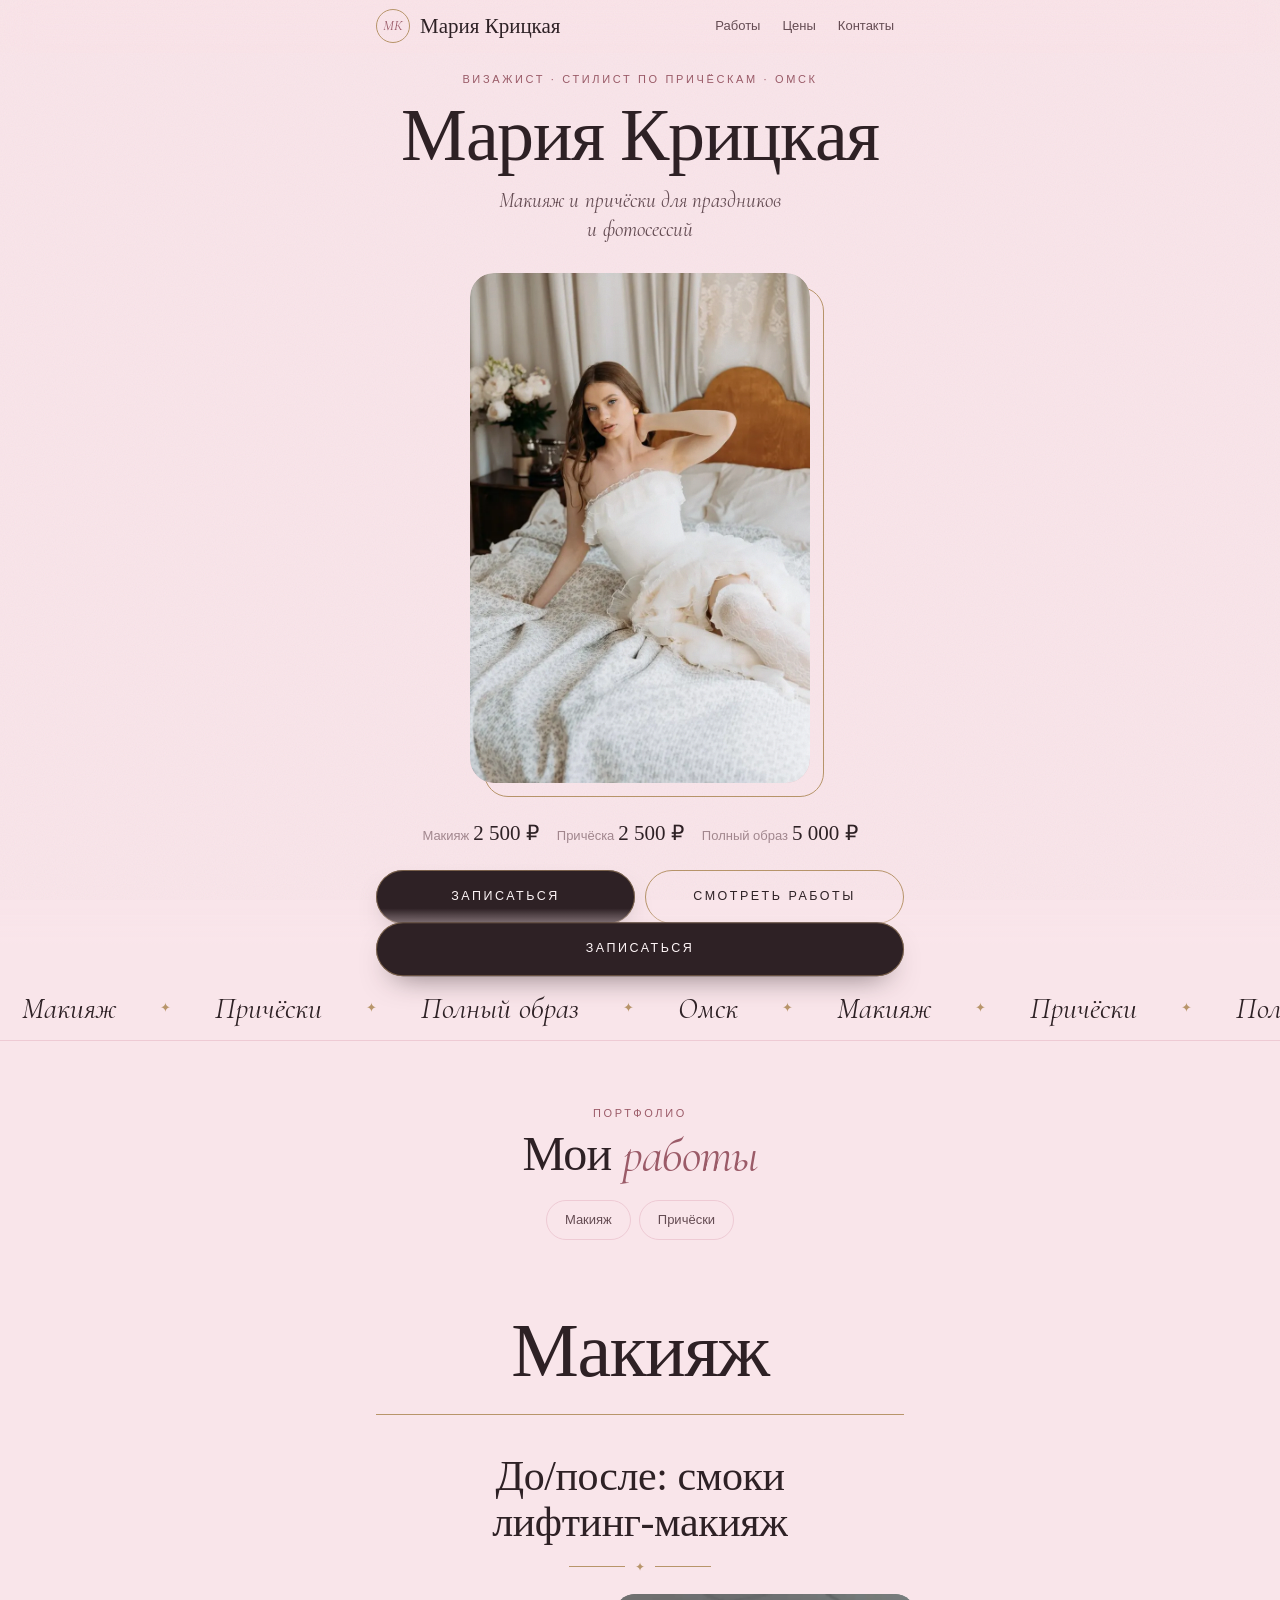
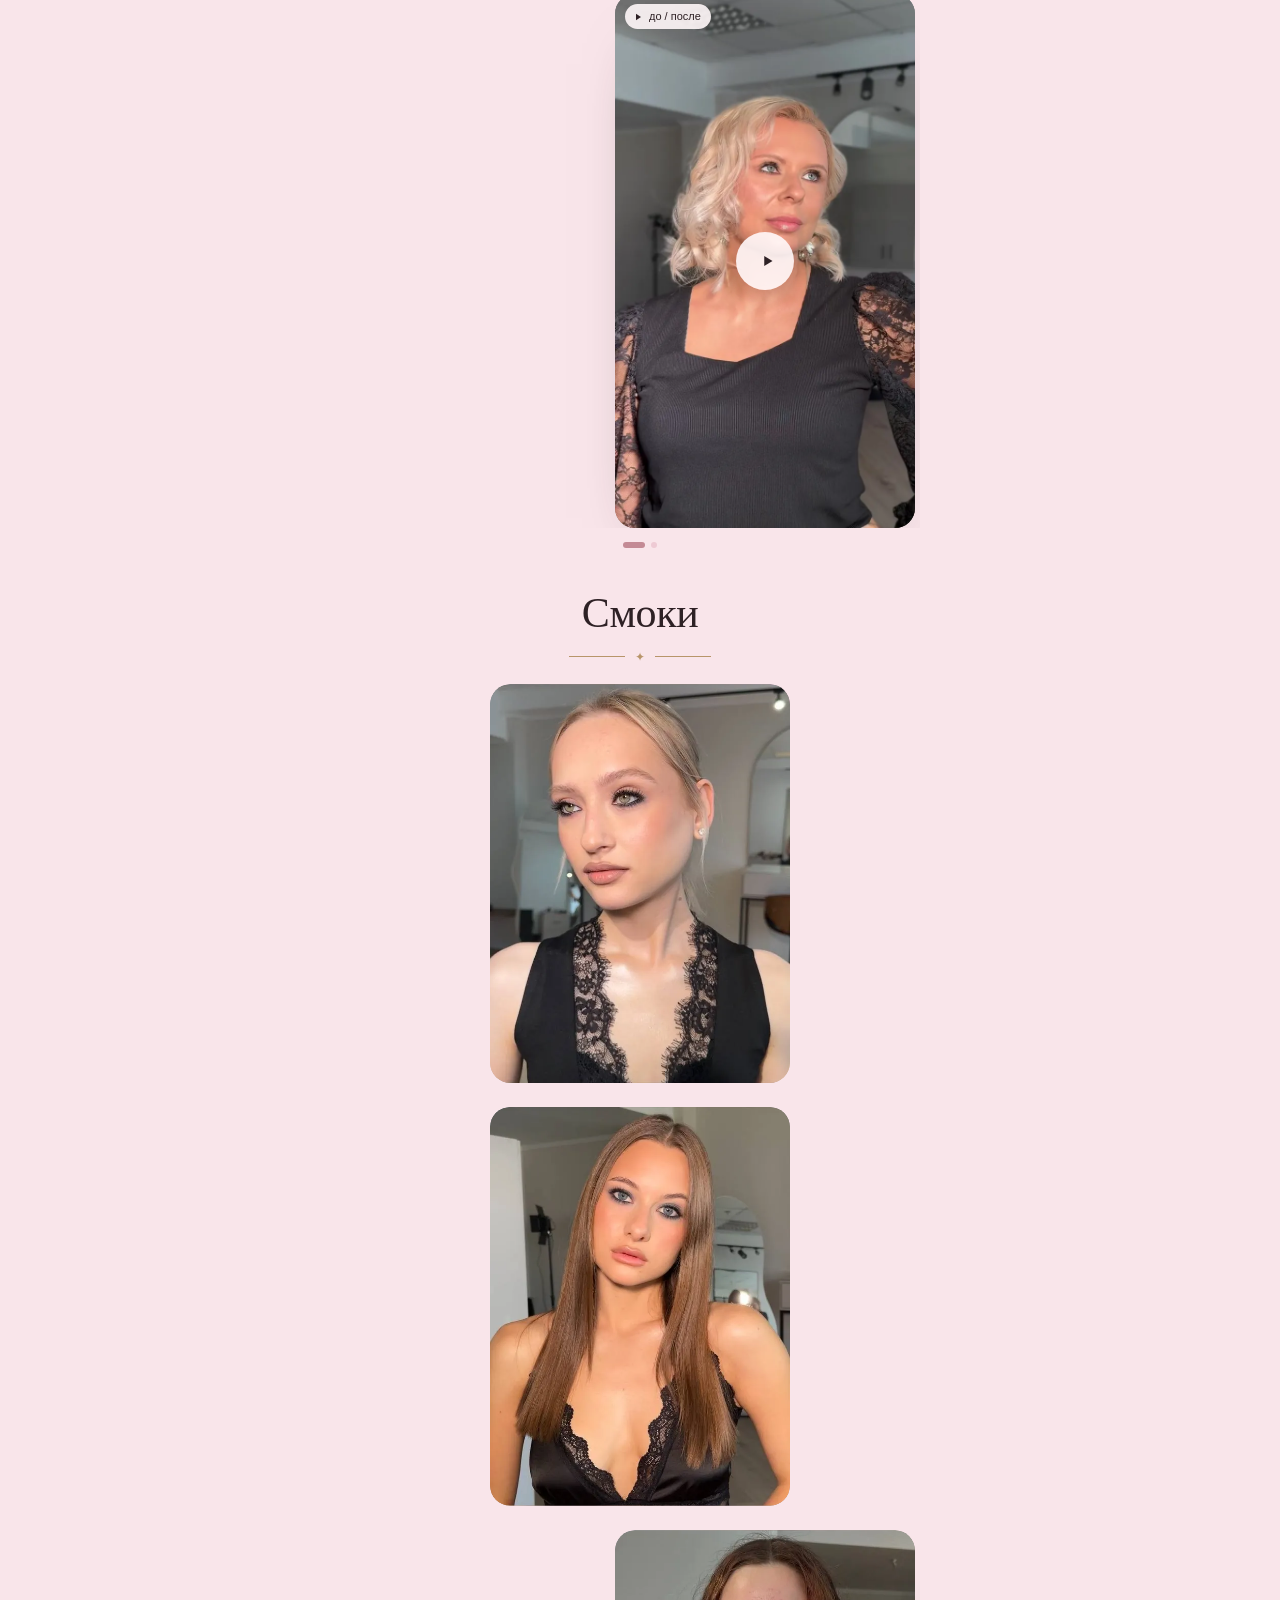
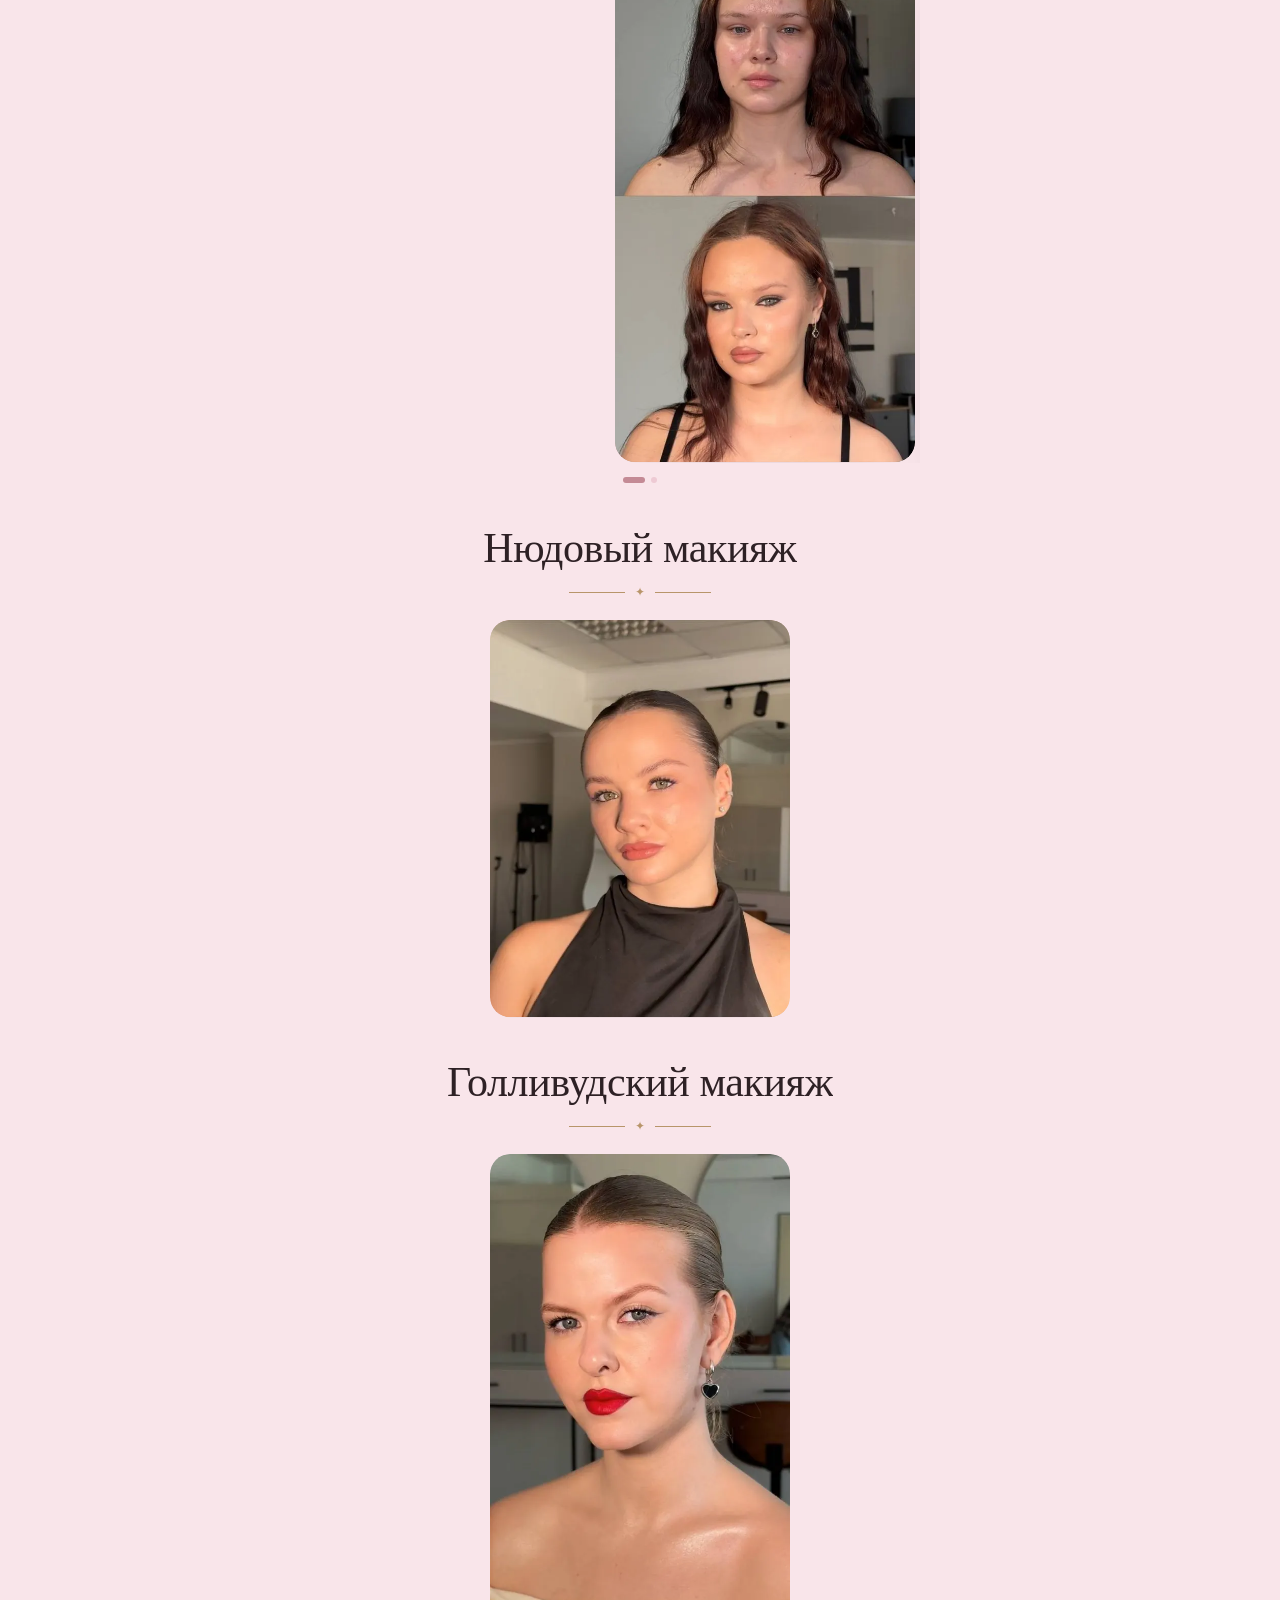
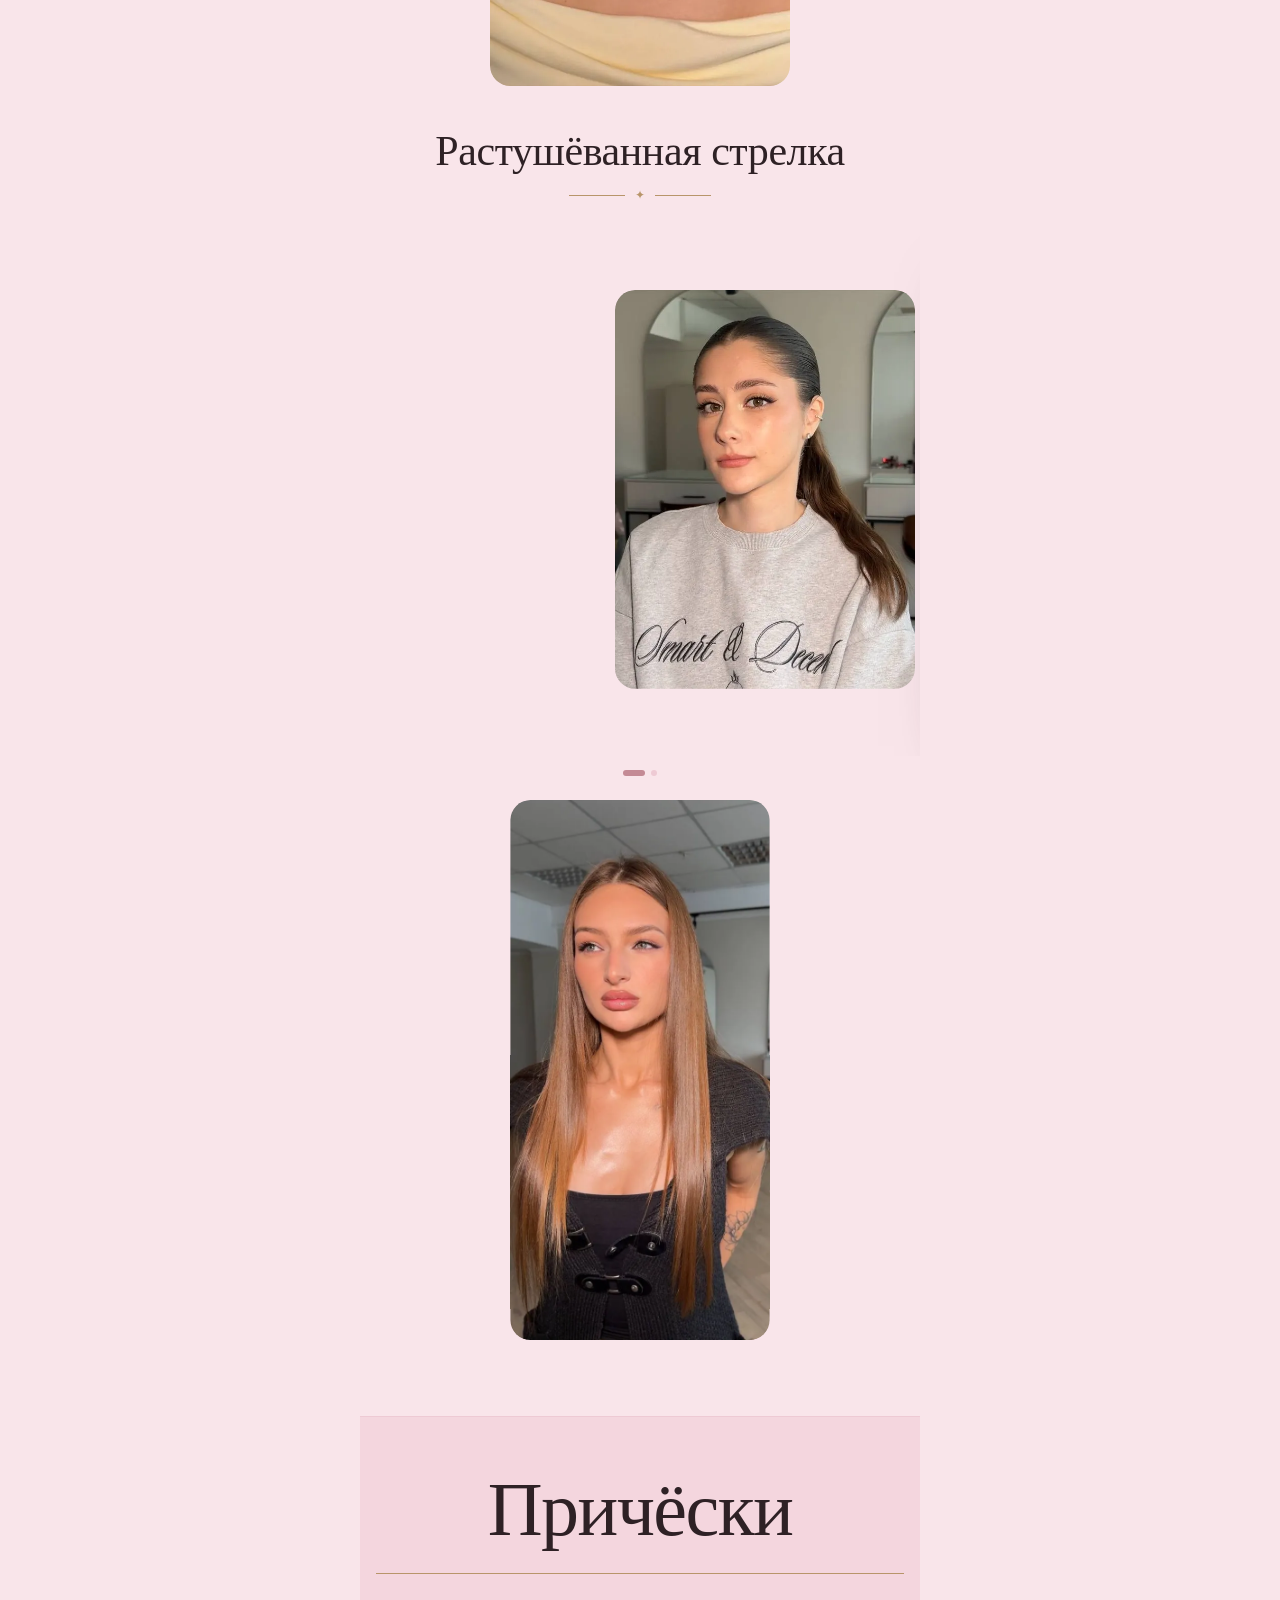
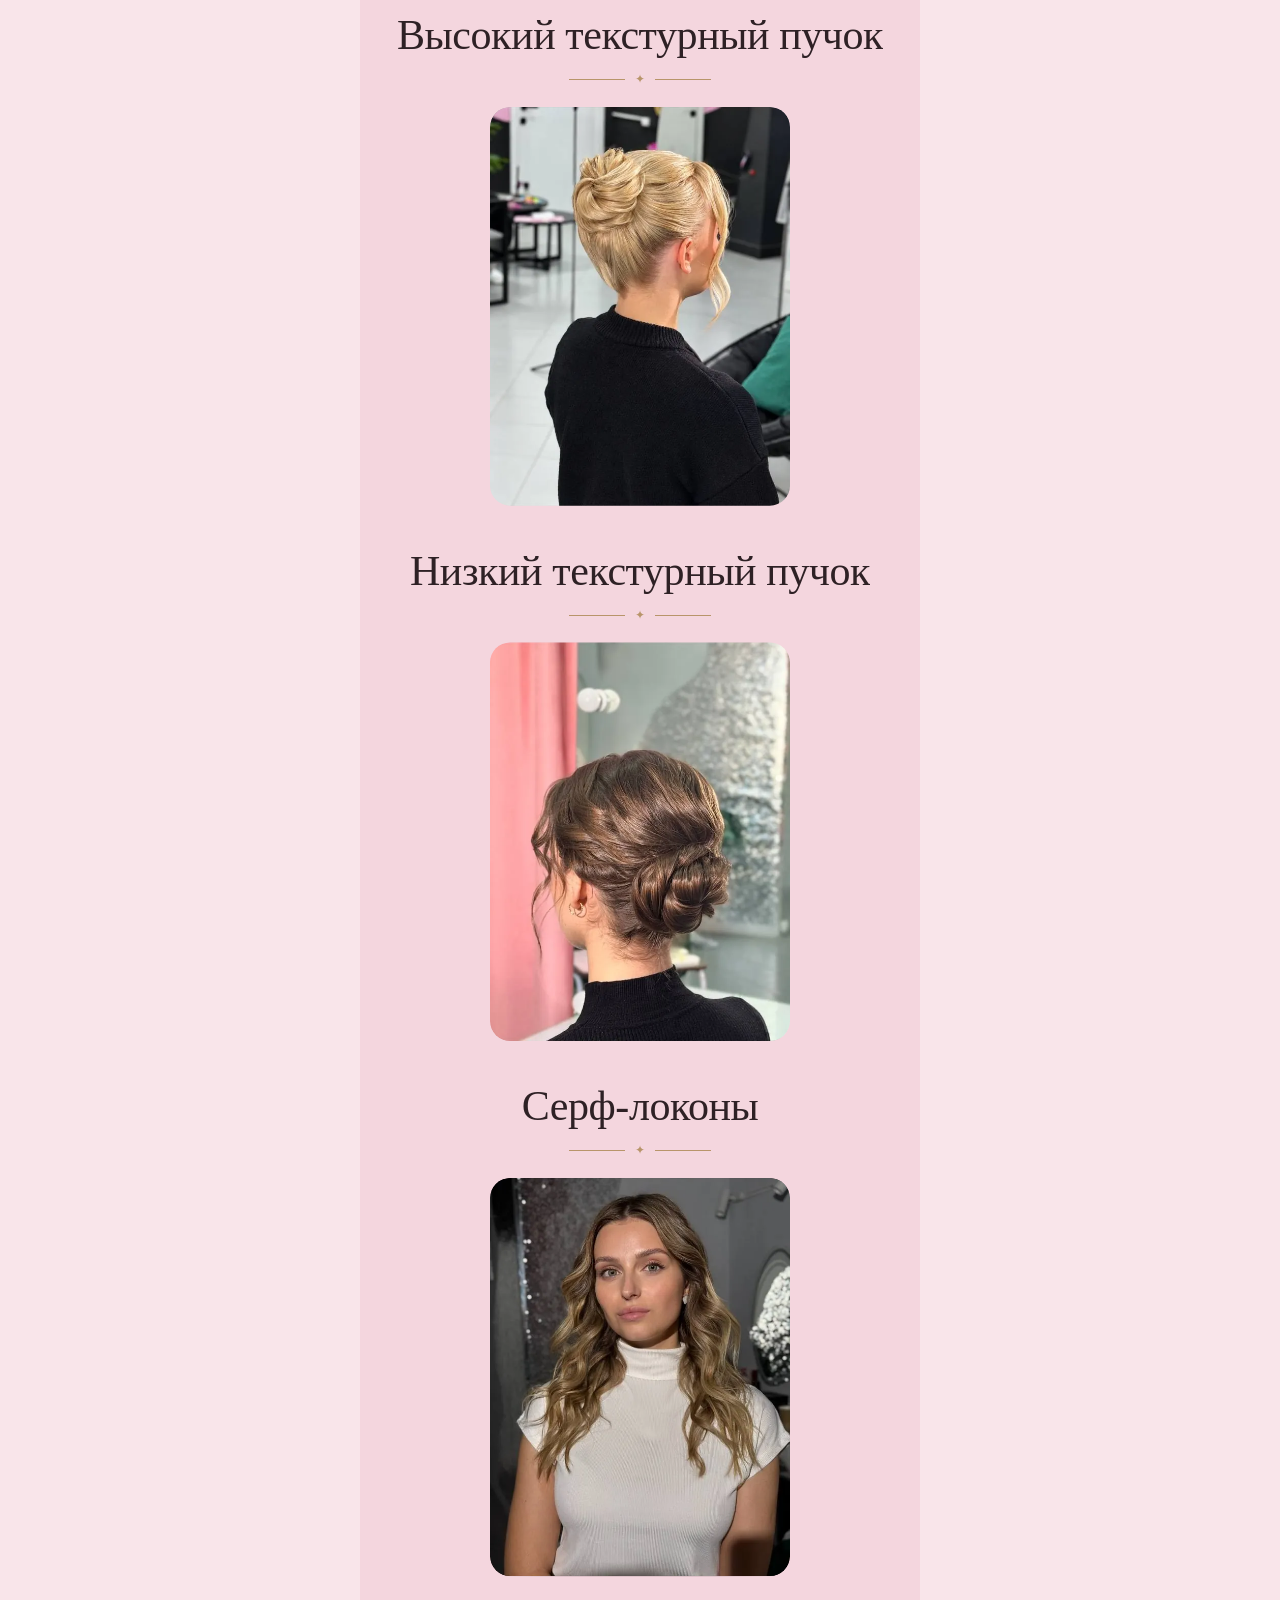
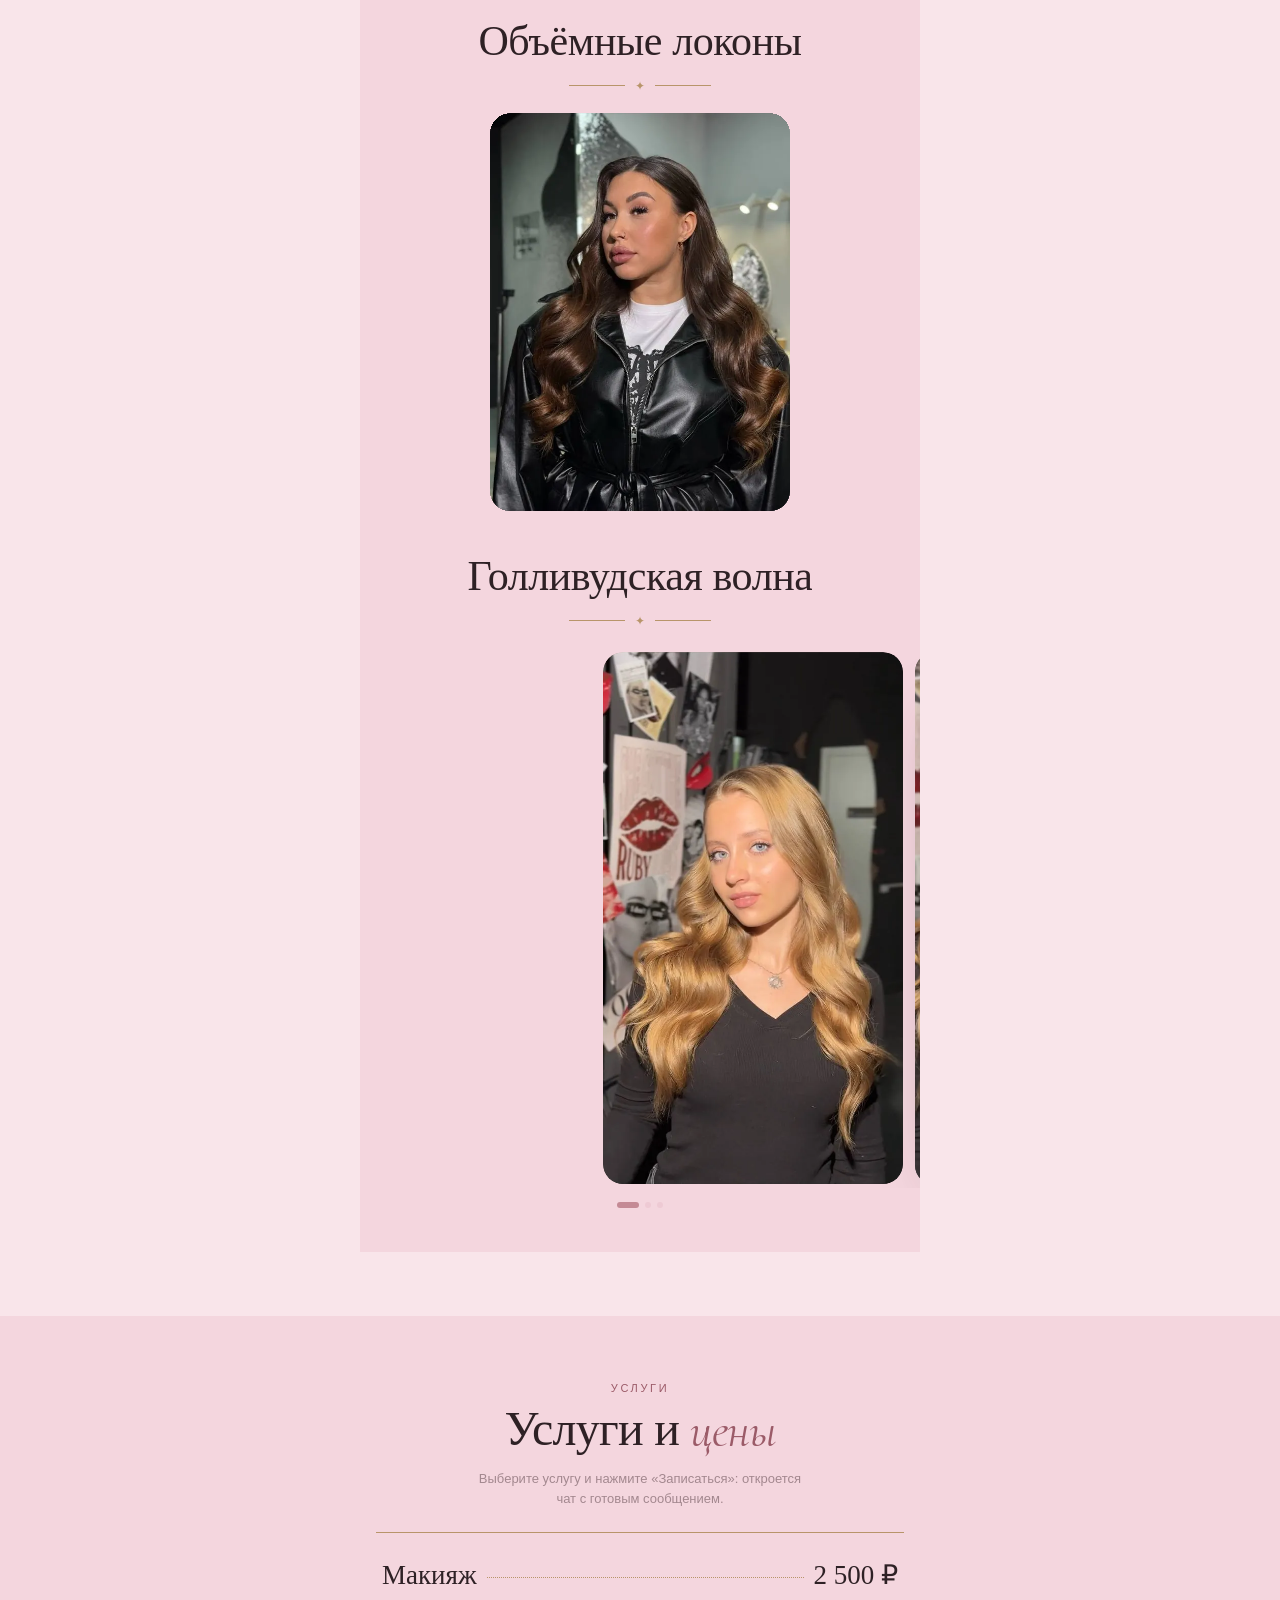
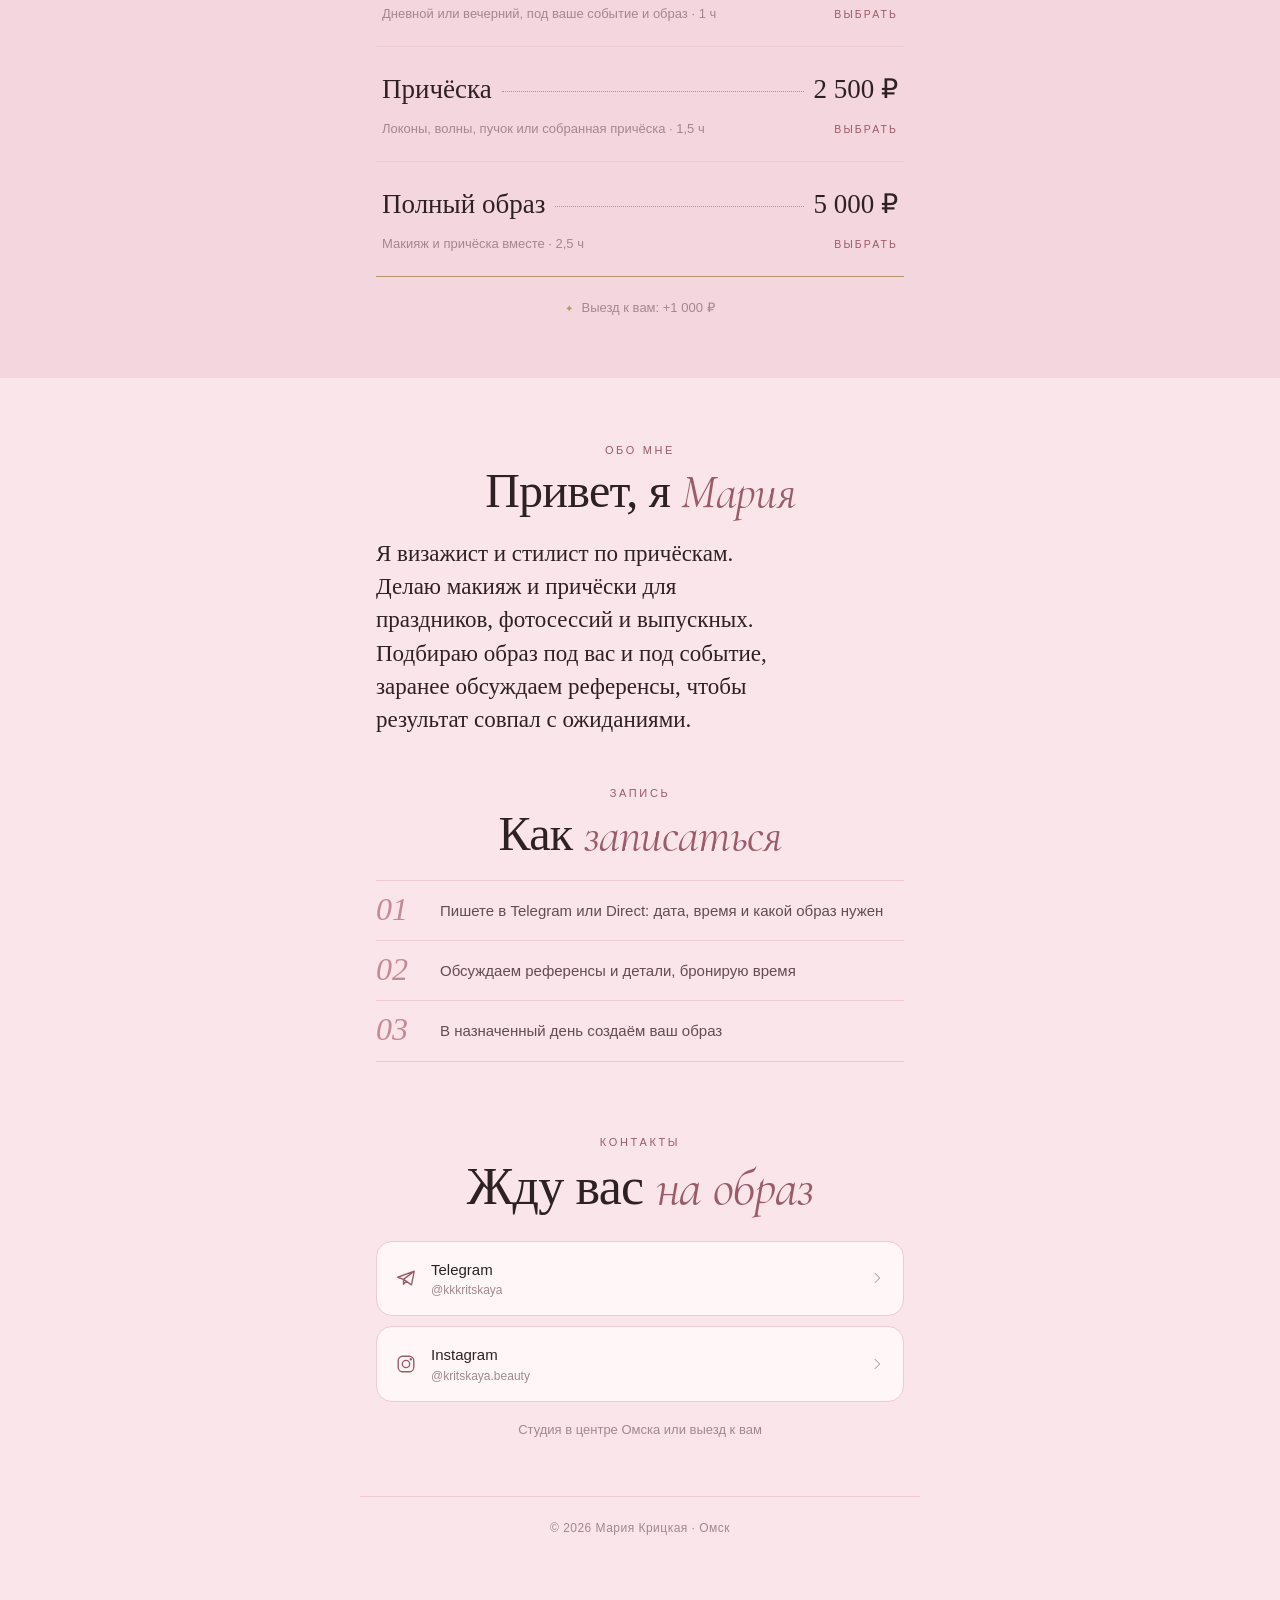
==== index.html @ ede1d30d "Дороже: золото, меню цен, монограмма Тонкие линии, звёздочки и рамка фото в цвете шампанского. Кнопк" ====
<!doctype html>
<html lang="ru">
<head>
  <meta charset="utf-8">
  <meta name="viewport" content="width=device-width, initial-scale=1, viewport-fit=cover">
  <meta name="theme-color" content="#F9E5EA">
  <title>Мария Крицкая · визаж и причёски</title>
  <meta name="description" content="Макияж и причёски в Омске: портфолио, цены и запись в Telegram">
  <!-- Превью ссылки в Instagram и мессенджерах. Если адрес сайта поменяется, поменяйте и ссылку в og:image. -->
  <meta property="og:type" content="website">
  <meta property="og:title" content="Мария Крицкая · визаж и причёски, Омск">
  <meta property="og:description" content="Портфолио, цены и запись в пару касаний">
  <meta property="og:image" content="https://egorkiczkij.github.io/kritskaya-beauty/photos/cover.jpg">
  <link rel="stylesheet" href="fonts/fonts.css">
  <link rel="preload" as="image" href="photos/s/avatar.webp" fetchpriority="high">
  <link rel="stylesheet" href="styles.css?v=1792608458">
</head>
<body>
  <nav class="topnav" id="topnav" aria-label="Разделы">
    <div class="topnav-in">
      <a class="topnav-name" href="#top" id="topnav-name"></a>
      <div class="topnav-links">
        <a href="#portfolio">Работы</a>
        <a href="#prices">Цены</a>
        <a href="#contact">Контакты</a>
      </div>
    </div>
  </nav>

  <header class="hero" id="top">
    <div class="wrap hero-in">
      <p class="eyebrow hero-eyebrow" id="role"></p>
      <h1 class="hero-name" id="name"></h1>
      <p class="hero-tagline" id="tagline"></p>
      <figure class="hero-photo" id="hero-photo">
        <div class="avatar" id="avatar"></div>
      </figure>
      <div class="hero-prices" id="hero-prices"></div>
      <div class="hero-actions">
        <button class="btn btn-dark" id="hero-book" type="button">Записаться</button>
        <a class="btn btn-ghost" href="#portfolio">Смотреть работы</a>
      </div>
      <ul class="stats" id="stats"></ul>
    </div>
  </header>

  <div class="marquee" aria-hidden="true"><div class="marquee-track" id="marquee"></div></div>

  <main id="app">
    <section class="sec" id="portfolio">
      <div class="wrap">
        <div class="sec-head" data-reveal>
          <p class="eyebrow">Портфолио</p>
          <h2>Мои <em>работы</em></h2>
        </div>
        <div class="chips" id="filters" role="tablist" data-reveal></div>
        <div class="gallery" id="gallery"></div>
      </div>
    </section>

    <section class="sec sec-soft" id="prices">
      <div class="wrap">
        <div class="sec-head" data-reveal>
          <p class="eyebrow">Услуги</p>
          <h2>Услуги и <em>цены</em></h2>
        </div>
        <p class="hint" data-reveal>Выберите услугу и нажмите «Записаться»: откроется чат с готовым сообщением.</p>
        <div id="services" data-reveal></div>
        <ul class="notes" id="notes"></ul>
      </div>
    </section>

    <section class="sec" id="info">
      <div class="wrap">
        <div class="sec-head" data-reveal>
          <p class="eyebrow">Обо мне</p>
          <h2>Привет, я <em>Мария</em></h2>
        </div>
        <p class="about" id="about" data-reveal></p>
        <div class="sec-head sec-head-sub" data-reveal>
          <p class="eyebrow">Запись</p>
          <h2>Как <em>записаться</em></h2>
        </div>
        <ol class="steps" id="steps" data-reveal></ol>
      </div>
    </section>

    <section class="sec sec-final" id="contact">
      <div class="wrap">
        <div class="final" data-reveal>
          <p class="eyebrow">Контакты</p>
          <h2>Жду вас <em>на образ</em></h2>
          <div class="contacts" id="contacts"></div>
          <p class="address" id="address"></p>
        </div>
      </div>
      <footer class="foot" id="foot"></footer>
    </section>
  </main>

  <div class="cta-wrap" id="cta-wrap">
    <button class="btn btn-dark cta" id="cta" type="button">Записаться</button>
  </div>

  <div class="lightbox" id="lightbox" hidden>
    <button class="lb-close" id="lb-close" type="button" aria-label="Закрыть">
      <svg viewBox="0 0 24 24" aria-hidden="true"><path d="M6 6l12 12M18 6L6 18"/></svg>
    </button>
    <div class="lb-stage" id="lb-stage"></div>
    <div class="lb-bottom">
      <p class="lb-title" id="lb-title"></p>
      <p class="lb-counter" id="lb-counter"></p>
      <button class="btn btn-light" id="lb-book" type="button">Хочу такой образ</button>
    </div>
  </div>

  <div class="toast" id="toast" hidden></div>

  <div class="sheet" id="sheet" hidden>
    <div class="sheet-backdrop" data-close></div>
    <div class="sheet-panel" role="dialog" aria-labelledby="sheet-title">
      <div class="sheet-grip"></div>
      <h3 class="sheet-title" id="sheet-title">Как удобнее записаться?</h3>
      <p class="sheet-service" id="sheet-service"></p>
      <div class="sheet-actions" id="sheet-actions"></div>
      <p class="sheet-note">Текст заявки скопирован: вставьте его в чат, если он не появился сам.</p>
      <button class="sheet-cancel" type="button" data-close>Отмена</button>
    </div>
  </div>

  <script src="photos/s/thumbs.js?v=1792608458" defer></script>
  <script src="config.js?v=1792608458" defer></script>
  <script src="app.js?v=1792608458" defer></script>
</body>
</html>
---- fonts/fonts.css ----
/* Шрифты лежат на сайте, чтобы не ждать серверы Google */
/* cyrillic */
@font-face {
  font-family: 'Cormorant Garamond';
  font-style: italic;
  font-weight: 400;
  font-display: swap;
  src: url(CormorantGaramond-italic-400-cyrillic.woff2) format('woff2');
  unicode-range: U+0301, U+0400-045F, U+0490-0491, U+04B0-04B1, U+2116;
}
/* latin */
@font-face {
  font-family: 'Cormorant Garamond';
  font-style: italic;
  font-weight: 400;
  font-display: swap;
  src: url(CormorantGaramond-italic-400-latin.woff2) format('woff2');
  unicode-range: U+0000-00FF, U+0131, U+0152-0153, U+02BB-02BC, U+02C6, U+02DA, U+02DC, U+0304, U+0308, U+0329, U+2000-206F, U+20AC, U+2122, U+2191, U+2193, U+2212, U+2215, U+FEFF, U+FFFD;
}
/* cyrillic */
@font-face {
  font-family: 'Cormorant Garamond';
  font-style: normal;
  font-weight: 300;
  font-display: swap;
  src: url(CormorantGaramond-normal-300-cyrillic.woff2) format('woff2');
  unicode-range: U+0301, U+0400-045F, U+0490-0491, U+04B0-04B1, U+2116;
}
/* latin */
@font-face {
  font-family: 'Cormorant Garamond';
  font-style: normal;
  font-weight: 300;
  font-display: swap;
  src: url(CormorantGaramond-normal-300-latin.woff2) format('woff2');
  unicode-range: U+0000-00FF, U+0131, U+0152-0153, U+02BB-02BC, U+02C6, U+02DA, U+02DC, U+0304, U+0308, U+0329, U+2000-206F, U+20AC, U+2122, U+2191, U+2193, U+2212, U+2215, U+FEFF, U+FFFD;
}
/* cyrillic */
@font-face {
  font-family: 'Cormorant Garamond';
  font-style: normal;
  font-weight: 400;
  font-display: swap;
  src: url(CormorantGaramond-normal-300-cyrillic.woff2) format('woff2');
  unicode-range: U+0301, U+0400-045F, U+0490-0491, U+04B0-04B1, U+2116;
}
/* latin */
@font-face {
  font-family: 'Cormorant Garamond';
  font-style: normal;
  font-weight: 400;
  font-display: swap;
  src: url(CormorantGaramond-normal-300-latin.woff2) format('woff2');
  unicode-range: U+0000-00FF, U+0131, U+0152-0153, U+02BB-02BC, U+02C6, U+02DA, U+02DC, U+0304, U+0308, U+0329, U+2000-206F, U+20AC, U+2122, U+2191, U+2193, U+2212, U+2215, U+FEFF, U+FFFD;
}
/* cyrillic */
@font-face {
  font-family: 'Cormorant Garamond';
  font-style: normal;
  font-weight: 500;
  font-display: swap;
  src: url(CormorantGaramond-normal-300-cyrillic.woff2) format('woff2');
  unicode-range: U+0301, U+0400-045F, U+0490-0491, U+04B0-04B1, U+2116;
}
/* latin */
@font-face {
  font-family: 'Cormorant Garamond';
  font-style: normal;
  font-weight: 500;
  font-display: swap;
  src: url(CormorantGaramond-normal-300-latin.woff2) format('woff2');
  unicode-range: U+0000-00FF, U+0131, U+0152-0153, U+02BB-02BC, U+02C6, U+02DA, U+02DC, U+0304, U+0308, U+0329, U+2000-206F, U+20AC, U+2122, U+2191, U+2193, U+2212, U+2215, U+FEFF, U+FFFD;
}
/* cyrillic */
@font-face {
  font-family: 'Manrope';
  font-style: normal;
  font-weight: 400;
  font-display: swap;
  src: url(Manrope-normal-400-cyrillic.woff2) format('woff2');
  unicode-range: U+0301, U+0400-045F, U+0490-0491, U+04B0-04B1, U+2116;
}
/* latin */
@font-face {
  font-family: 'Manrope';
  font-style: normal;
  font-weight: 400;
  font-display: swap;
  src: url(Manrope-normal-400-latin.woff2) format('woff2');
  unicode-range: U+0000-00FF, U+0131, U+0152-0153, U+02BB-02BC, U+02C6, U+02DA, U+02DC, U+0304, U+0308, U+0329, U+2000-206F, U+20AC, U+2122, U+2191, U+2193, U+2212, U+2215, U+FEFF, U+FFFD;
}
/* cyrillic */
@font-face {
  font-family: 'Manrope';
  font-style: normal;
  font-weight: 500;
  font-display: swap;
  src: url(Manrope-normal-400-cyrillic.woff2) format('woff2');
  unicode-range: U+0301, U+0400-045F, U+0490-0491, U+04B0-04B1, U+2116;
}
/* latin */
@font-face {
  font-family: 'Manrope';
  font-style: normal;
  font-weight: 500;
  font-display: swap;
  src: url(Manrope-normal-400-latin.woff2) format('woff2');
  unicode-range: U+0000-00FF, U+0131, U+0152-0153, U+02BB-02BC, U+02C6, U+02DA, U+02DC, U+0304, U+0308, U+0329, U+2000-206F, U+20AC, U+2122, U+2191, U+2193, U+2212, U+2215, U+FEFF, U+FFFD;
}
/* cyrillic */
@font-face {
  font-family: 'Manrope';
  font-style: normal;
  font-weight: 600;
  font-display: swap;
  src: url(Manrope-normal-400-cyrillic.woff2) format('woff2');
  unicode-range: U+0301, U+0400-045F, U+0490-0491, U+04B0-04B1, U+2116;
}
/* latin */
@font-face {
  font-family: 'Manrope';
  font-style: normal;
  font-weight: 600;
  font-display: swap;
  src: url(Manrope-normal-400-latin.woff2) format('woff2');
  unicode-range: U+0000-00FF, U+0131, U+0152-0153, U+02BB-02BC, U+02C6, U+02DA, U+02DC, U+0304, U+0308, U+0329, U+2000-206F, U+20AC, U+2122, U+2191, U+2193, U+2212, U+2215, U+FEFF, U+FFFD;
}
---- styles.css ----
/* Лендинг: одна колонка до 560px, крупный серифный шрифт, нюдовая бумага с зерном, плавное появление при прокрутке */
:root {
  --bg: #F9E5EA;
  --bg-soft: #F4D6DE;
  --surface: #FFF6F8;
  --ink: #2E2125;
  --ink-soft: #654C53;
  --muted: #A3888F;
  --line: #EECAD4;
  --accent: #C48A95;
  --accent-deep: #9B5B68;
  --accent-soft: #F6D4DC;
  --gold: #B8956A;
  --serif: "Cormorant Garamond", "Times New Roman", serif;
  --sans: "Manrope", -apple-system, "Segoe UI", Roboto, sans-serif;
  --ease: cubic-bezier(.2, .7, .1, 1);
  --nav-h: 52px;
  --safe-b: env(safe-area-inset-bottom, 0px);
  color-scheme: light;
}

* { box-sizing: border-box; -webkit-tap-highlight-color: transparent; }
[hidden] { display: none !important; }
html { scroll-behavior: smooth; }
html, body { margin: 0; }
body {
  background: var(--bg);
  color: var(--ink);
  font-family: var(--sans);
  font-size: 15px;
  line-height: 1.55;
  -webkit-font-smoothing: antialiased;
  overflow-x: hidden;
}
/* Зерно, как у фотобумаги */
body::after {
  content: ""; position: fixed; inset: 0; z-index: 100; pointer-events: none;
  opacity: .06; mix-blend-mode: multiply;
  background-image: url("data:image/svg+xml,%3Csvg xmlns='http://www.w3.org/2000/svg' width='160' height='160'%3E%3Cfilter id='n'%3E%3CfeTurbulence type='fractalNoise' baseFrequency='.9' numOctaves='2' stitchTiles='stitch'/%3E%3C/filter%3E%3Crect width='100%25' height='100%25' filter='url(%23n)'/%3E%3C/svg%3E");
}

button { font: inherit; color: inherit; background: none; border: 0; padding: 0; cursor: pointer; }
svg { fill: none; stroke: currentColor; stroke-width: 1.5; stroke-linecap: round; stroke-linejoin: round; }
:focus-visible { outline: 2px solid var(--accent); outline-offset: 3px; }

.wrap {
  max-width: 560px; margin: 0 auto;
  padding-left: max(16px, env(safe-area-inset-left, 0px));
  padding-right: max(16px, env(safe-area-inset-right, 0px));
}
#app { padding-bottom: calc(84px + var(--safe-b)); }
body.in-tg #app { padding-bottom: var(--safe-b); }

.eyebrow {
  margin: 0;
  font-size: 11px; font-weight: 500; letter-spacing: .24em; text-transform: uppercase;
  color: var(--accent-deep);
}
em { font-style: italic; font-weight: 400; color: var(--accent-deep); }

/* Кнопки */
.btn {
  display: inline-flex; align-items: center; justify-content: center;
  height: 54px; padding: 0 28px; border-radius: 999px;
  font-size: 12.5px; font-weight: 500; letter-spacing: .2em; text-transform: uppercase; text-decoration: none;
  transition: transform .25s var(--ease), background .25s, color .25s, box-shadow .25s;
  white-space: nowrap; overflow: hidden; text-overflow: ellipsis;
}
.btn:active { transform: scale(.97); }
.btn-dark { background: var(--ink); color: var(--surface); box-shadow: inset 0 0 0 1px rgba(184, 149, 106, .55), 0 14px 30px -16px rgba(46, 33, 37, .7); position: relative; }
/* Блик, который один раз проходит по кнопке после загрузки */
.btn-dark::after {
  content: ""; position: absolute; inset: 0;
  background: linear-gradient(110deg, transparent 30%, rgba(255, 255, 255, .28) 50%, transparent 70%);
  transform: translateX(-120%);
  animation: sheen 1.6s var(--ease) 1.8s 1 both;
}
@keyframes sheen { to { transform: translateX(120%); } }
.btn-ghost { color: var(--ink); border: 1px solid var(--gold); }
.btn-light { background: var(--surface); color: var(--ink); width: 100%; max-width: 528px; }

/* Верхняя строка */
.topnav {
  position: sticky; top: 0; z-index: 30;
  background: rgba(249, 229, 234, .82);
  backdrop-filter: blur(16px) saturate(1.2); -webkit-backdrop-filter: blur(16px) saturate(1.2);
  border-bottom: 1px solid transparent;
  transition: border-color .3s, background .3s;
}
.topnav.is-scrolled { border-bottom-color: var(--line); }
.topnav-in {
  max-width: 560px; margin: 0 auto; height: var(--nav-h);
  padding-left: max(16px, env(safe-area-inset-left, 0px));
  padding-right: max(16px, env(safe-area-inset-right, 0px));
  display: flex; align-items: center; justify-content: space-between; gap: 12px;
}
.topnav-name {
  min-width: 0; display: flex; align-items: center; gap: 10px;
  font-family: var(--serif); font-size: 21px; font-weight: 400; color: var(--ink); text-decoration: none;
}
.topnav-name .mono {
  flex: none; width: 34px; height: 34px; border-radius: 50%;
  display: grid; place-items: center; border: 1px solid var(--gold);
  font-style: italic; font-size: 15px; letter-spacing: .02em; color: var(--accent-deep);
}
.topnav-name .nm {
  overflow: hidden; text-overflow: ellipsis; white-space: nowrap;
  opacity: 0; transform: translateY(6px); transition: opacity .35s, transform .35s var(--ease);
}
.topnav.is-scrolled .topnav-name .nm { opacity: 1; transform: none; }
.topnav-links { display: flex; gap: 2px; flex: none; }
.topnav-links a {
  padding: 6px 10px; border-radius: 999px;
  font-size: 13px; color: var(--ink-soft); text-decoration: none;
  transition: background .2s, color .2s;
}
.topnav-links a:hover, .topnav-links a:active { background: var(--accent-soft); color: var(--ink); }

/* Шапка */
.hero { padding: 18px 0 8px; text-align: center; }
.hero-in { display: flex; flex-direction: column; align-items: center; }
.hero-eyebrow { animation: rise 1s var(--ease) .1s both; }
.hero-name {
  margin: 12px 0 0;
  font-family: var(--serif); font-weight: 300;
  font-size: clamp(50px, 15.5vw, 74px); line-height: .95; letter-spacing: -.02em;
  text-wrap: balance;
}
.hero-name .w { display: inline-block; white-space: nowrap; }
.hero-name .l { display: inline-block; animation: letter 1.1s var(--ease) both; animation-delay: calc(.25s + var(--i) * 45ms); }
@keyframes letter { from { opacity: 0; transform: translateY(.45em) rotate(4deg); filter: blur(6px); } to { opacity: 1; transform: none; filter: none; } }
@keyframes rise { from { opacity: 0; transform: translateY(16px); } to { opacity: 1; transform: none; } }
.hero-tagline {
  margin: 16px 0 0; max-width: 28ch;
  font-family: var(--serif); font-style: italic; font-size: 21px; line-height: 1.35; color: var(--ink-soft);
  animation: rise 1s var(--ease) .9s both;
}

/* Фото мастера целиком, шторкой снизу вверх; рамка-контур со сдвигом */
.hero-photo { position: relative; margin: 30px 0 0; width: min(76vw, 340px); }
.hero-photo::before {
  content: ""; position: absolute; inset: 14px -14px -14px 14px;
  border: 1px solid var(--gold); border-radius: 24px;
  animation: rise 1.2s var(--ease) 1.5s both;
}
.avatar {
  position: relative; width: 100%; aspect-ratio: 2 / 3;
  border-radius: 24px; overflow: hidden;
  background: linear-gradient(160deg, #F0D3DA, #D6A5B0);
  display: grid; place-items: center;
  font-family: var(--serif); font-size: 64px; color: #fff;
  box-shadow: 0 30px 60px -34px rgba(46, 33, 37, .55);
  animation: curtain 1.5s var(--ease) .6s both;
}
.avatar img { width: 100%; height: 100%; object-fit: cover; display: block; animation: settle 2.2s var(--ease) .6s both; }
@keyframes curtain { from { clip-path: inset(100% 0 0 0 round 24px); } to { clip-path: inset(0 0 0 0 round 24px); } }
@keyframes settle { from { transform: scale(1.15); } to { transform: scale(1); } }

.hero-prices {
  display: flex; flex-wrap: wrap; justify-content: center; gap: 8px 18px;
  margin: 34px 0 0;
  animation: rise 1s var(--ease) 1.4s both;
}
.hero-prices span { font-size: 13px; color: var(--muted); }
.hero-prices b { font-family: var(--serif); font-size: 21px; font-weight: 500; color: var(--ink); margin-left: 4px; }
.hero-actions {
  display: flex; flex-wrap: wrap; justify-content: center; gap: 10px;
  margin: 20px 0 0; width: 100%;
  animation: rise 1s var(--ease) 1.55s both;
}
.hero-actions .btn { flex: 1 1 160px; max-width: 260px; }

.stats { list-style: none; padding: 0; margin: 28px 0 0; width: 100%; display: grid; grid-template-columns: repeat(3, 1fr); }
.stats li + li { border-left: 1px solid var(--line); }
.stats b { display: block; font-family: var(--serif); font-weight: 500; font-size: 28px; line-height: 1.1; }
.stats span { font-size: 12px; color: var(--muted); }

/* Бегущая строка */
.marquee {
  margin: 44px 0 0; padding: 16px 0;
  border-block: 1px solid var(--line);
  overflow: hidden; white-space: nowrap;
}
.marquee-track { display: inline-flex; animation: marquee 32s linear infinite; }
.marquee-track span {
  font-family: var(--serif); font-style: italic; font-size: 30px; line-height: 1; color: var(--ink);
  padding: 0 22px; display: inline-flex; align-items: center; gap: 44px;
}
.marquee-track span::after { content: "✦"; font-style: normal; font-size: 13px; color: var(--gold); }
@keyframes marquee { to { transform: translateX(-50%); } }

/* Разделы */
.sec { padding: 64px 0 0; scroll-margin-top: var(--nav-h); }
.sec-soft { background: var(--bg-soft); padding-bottom: 56px; margin-top: 64px; }
.sec-head { display: grid; gap: 8px; margin-bottom: 22px; position: relative; justify-items: center; text-align: center; }
.sec-head h2 {
  margin: 0; font-family: var(--serif); font-weight: 400;
  font-size: clamp(38px, 11vw, 48px); line-height: 1; letter-spacing: -.015em; text-wrap: balance;
}
.sec-head-sub { margin-top: 48px; }
.count { position: absolute; right: 0; top: 0; font-size: 12px; color: var(--muted); letter-spacing: .04em; }
.hint { margin: -6px auto 22px; font-size: 13px; color: var(--muted); max-width: 46ch; text-align: center; }

/* Появление при прокрутке: работает, только если скрипт поставил html.reveal-on */
.reveal-on [data-reveal] { opacity: 0; transform: translateY(28px); transition: opacity 1s var(--ease), transform 1s var(--ease); transition-delay: var(--d, 0ms); }
.reveal-on [data-reveal].is-in { opacity: 1; transform: none; }

/* Фильтры */
.chips {
  display: flex; justify-content: center; gap: 8px; overflow-x: auto; scrollbar-width: none;
  margin: 0 -16px 18px; padding: 0 16px;
}
.chips::-webkit-scrollbar { display: none; }
.chip {
  flex: none; padding: 9px 18px; border-radius: 999px;
  border: 1px solid var(--line); background: transparent;
  font-size: 13px; color: var(--ink-soft);
  transition: background .3s, color .3s, border-color .3s;
}
a.chip { text-decoration: none; }
.gal-group { scroll-margin-top: var(--nav-h); }
.chip.is-active { background: var(--ink); border-color: var(--ink); color: var(--surface); }

/* Галерея */
/* Два раздела: макияж и причёски, каждый своей полосой со своим фоном */
.gal-group { margin: 0 -16px; padding: 56px 16px 40px; }
.gal-group + .gal-group { background: var(--bg-soft); border-top: 1px solid var(--line); margin-top: 32px; }
.gal-head {
  display: grid; justify-items: center; gap: 10px; text-align: center;
  padding-bottom: 28px; border-bottom: 1px solid var(--gold);
}
.gal-head h3 { margin: 0; font-family: var(--serif); font-weight: 300; font-size: clamp(56px, 17vw, 76px); line-height: .95; letter-spacing: -.02em; color: var(--ink); }
.gal-head span { font-size: 11px; color: var(--accent-deep); letter-spacing: .24em; text-transform: uppercase; }
.tile {
  display: block; width: 100%; break-inside: avoid; margin: 0 0 10px;
  position: relative; border-radius: 16px; overflow: hidden;
  background: var(--accent-soft);
}
.tile img, .tile video { display: block; width: 100%; height: auto; transition: transform 1.4s var(--ease); }
.reveal-on .tile[data-reveal] img, .reveal-on .tile[data-reveal] video { transform: scale(1.12); }
.reveal-on .tile[data-reveal].is-in img, .reveal-on .tile[data-reveal].is-in video { transform: none; }
.tile:active img, .tile:active video { transform: scale(.98); }

/* Образ: название по центру, линия, кадры. Анимация срабатывает, когда блок появляется на экране */
/* Высота кадра: так, чтобы название и фото помещались на одном экране телефона */
/* Кадры одной ширины, высота по пропорциям файла (без обрезки); самые высокие ограничены высотой экрана */
.look { --w: min(72vw, 300px); --hmax: 60vh; margin: 0; padding: 40px 0 4px; }
@supports (height: 1svh) { .look { --hmax: 60svh; } }
.look.look-cont { padding-top: 20px; }
.look-head { display: grid; justify-items: center; gap: 10px; text-align: center; margin-bottom: 18px; }
.look-head h3 {
  margin: 0; font-family: var(--serif); font-weight: 300;
  font-size: clamp(32px, 9vw, 42px); line-height: 1.02; letter-spacing: -.01em; text-wrap: balance;
}
.look-head .ln { display: inline-block; overflow: hidden; vertical-align: top; padding-bottom: .08em; }
.look-head .ln > span { display: inline-block; transition: transform 1.1s var(--ease); transition-delay: calc(var(--k) * 90ms + 100ms); }
.look-rule { display: flex; align-items: center; gap: 10px; color: var(--gold); }
.look-rule i { display: block; width: 56px; height: 1px; background: var(--gold); transition: transform 1.2s var(--ease) .35s; }
.look-rule i:first-child { transform-origin: right; }
.look-rule i:last-child { transform-origin: left; }
.look-rule b { font-weight: 400; font-size: 12px; transition: opacity .8s ease .5s, transform 1.2s var(--ease) .5s; }
.look-note {
  margin: 0; max-width: 32ch; font-family: var(--serif); font-style: italic; font-size: 17px; line-height: 1.35; color: var(--ink-soft);
  transition: opacity 1s ease .55s, transform 1s var(--ease) .55s;
}

.look-media { display: flex; gap: 12px; justify-content: center; }
.look-item {
  position: relative; flex: none; min-width: 0;
  width: min(100%, var(--w), calc(var(--hmax) * var(--r, .75))); aspect-ratio: 3 / 4;
  border-radius: 20px; overflow: hidden; background: var(--accent-soft);
  box-shadow: 0 30px 60px -40px rgba(46, 33, 37, .6);
  isolation: isolate;
  transition: clip-path .9s var(--ease), opacity .7s ease, transform .9s var(--ease);
}
.look-item img, .look-item video { display: block; width: 100%; height: 100%; object-fit: cover; transition: transform 1.1s var(--ease); }
/* Размытое превью фоном, чёткое фото проявляется поверх, когда загрузилось */
.look-item { background-size: cover; background-position: center; }
.look-item img[data-full] { opacity: 0; transition: opacity .4s ease, transform 1.1s var(--ease); }
.look-item img[data-full].ld { opacity: 1; }
.look-item .play {
  position: absolute; left: 50%; top: 50%; z-index: 1; transform: translate(-50%, -50%);
  width: 58px; height: 58px; border-radius: 50%;
  display: grid; place-items: center;
  background: rgba(255, 248, 249, .9); color: var(--ink);
  box-shadow: 0 10px 30px -10px rgba(46, 33, 37, .5);
}
.look-item video { position: absolute; inset: 0; opacity: 0; transition: opacity .6s ease; }
.look-item video.is-playing { opacity: 1; }
.look-item .play { transition: opacity .4s ease; }
.look-item.playing .play { opacity: 0; }
.look-item .play svg { width: 22px; height: 22px; margin-left: 3px; fill: currentColor; stroke: none; }
.look-item video { pointer-events: none; }
.look-item:active img, .look-item:active video { transform: scale(.985); }

/* Несколько кадров: карусель, следующий кадр выглядывает справа */
.look-multi .look-media {
  overflow-x: auto; scroll-snap-type: x mandatory; scrollbar-width: none;
  margin: 0 -16px; padding: 0;
}
/* Пустые поля по краям ленты: первый и последний кадр тоже встают ровно по центру */
.look-multi .look-media::before, .look-multi .look-media::after {
  content: ""; flex: 0 0 50%;
}
.look-multi .look-media::-webkit-scrollbar { display: none; }
.look-multi .look-media { justify-content: flex-start; align-items: center; }
.look-multi .look-item { width: min(72%, var(--w), calc(var(--hmax) * var(--r, .75))); scroll-snap-align: center; }
@keyframes lnIn { from { transform: translateY(105%); } to { transform: none; } }
@keyframes noteIn { from { opacity: 0; transform: translateY(8px); } to { opacity: 1; transform: none; } }
.look-head h3.swap .ln > span { animation: lnIn .8s var(--ease) both; animation-delay: calc(var(--k) * 70ms); }
.look-note.swap { animation: noteIn .7s var(--ease) both; }
.look-head h3 { min-height: 1.02em; }
/* Подпись отдельного кадра внутри блока */
.frame-cap {
  position: absolute; left: 0; right: 0; bottom: 0; z-index: 1;
  display: grid; gap: 4px; padding: 48px 14px 14px; text-align: left;
  font-family: var(--serif); font-size: 19px; line-height: 1.15; color: #fff;
  background: linear-gradient(transparent, rgba(46, 28, 33, .7));
}
.frame-cap small { font-family: var(--sans); font-size: 12px; line-height: 1.4; opacity: .85; }
.look-dots { display: flex; align-items: center; justify-content: center; gap: 6px; margin-top: 14px; }
.look-dots span { width: 6px; height: 6px; border-radius: 50%; background: var(--line); transition: width .4s var(--ease), background .4s; }
.look-dots span.on { width: 22px; border-radius: 3px; background: var(--accent); }
.look-dots em { margin-left: 8px; font-style: normal; font-size: 11px; letter-spacing: .14em; text-transform: uppercase; color: var(--muted); }

/* Исходное состояние до появления: блок сам не сдвигается, двигаются его части */
.reveal-on .look[data-reveal] { opacity: 1; transform: none; }
.reveal-on .look[data-reveal] .ln > span { transform: translateY(105%); }
.reveal-on .look[data-reveal] .look-rule i { transform: scaleX(0); }
.reveal-on .look[data-reveal] .look-rule b { opacity: 0; transform: rotate(-90deg) scale(.4); }
.reveal-on .look[data-reveal] .look-note { opacity: 0; transform: translateY(12px); }
.reveal-on .look[data-reveal] .look-item:not(.is-video) { clip-path: inset(10% 10% 10% 10% round 20px); }
.reveal-on .look[data-reveal] .look-item img { transform: scale(1.18); }
/* Видео не обрезаем анимацией: на iPhone это ломает картинку. Оно просто проявляется и поднимается */
.reveal-on .look[data-reveal] .look-item.is-video { opacity: 0; transform: translateY(24px); }
.reveal-on .look[data-reveal].is-in .look-item.is-video { opacity: 1; transform: none; }
.reveal-on .look[data-reveal].is-in .ln > span,
.reveal-on .look[data-reveal].is-in .look-rule i,
.reveal-on .look[data-reveal].is-in .look-rule b,
.reveal-on .look[data-reveal].is-in .look-note,
.reveal-on .look[data-reveal].is-in .look-item img { opacity: 1; transform: none; }
.reveal-on .look[data-reveal].is-in .look-item:not(.is-video) { clip-path: inset(0 0 0 0 round 20px); }
.tile video { pointer-events: none; }
.tile-caption {
  position: absolute; left: 0; right: 0; bottom: 0;
  padding: 36px 12px 11px; text-align: left;
  font-family: var(--serif); font-size: 17px; line-height: 1.15; color: #fff;
  background: linear-gradient(transparent, rgba(46, 28, 33, .6));
}
.tile-badge {
  position: absolute; top: 10px; left: 10px;
  display: inline-flex; align-items: center; gap: 5px;
  padding: 4px 10px 4px 7px; border-radius: 999px;
  background: rgba(255, 248, 249, .9); color: var(--ink);
  font-size: 11px; font-weight: 500;
}
.tile-badge svg { width: 12px; height: 12px; fill: currentColor; stroke: none; }
.ph {
  width: 100%;
  display: flex; flex-direction: column; justify-content: center; align-items: center; gap: 6px;
  color: rgba(255, 255, 255, .95); text-align: center; padding: 12px;
}
.ph-mark { font-family: var(--serif); font-style: italic; font-size: 26px; line-height: 1; }
.ph-sub { font-size: 10px; letter-spacing: .16em; text-transform: uppercase; opacity: .85; }

/* Услуги */
.svc-group + .svc-group { margin-top: 26px; }
.svc-group:not(:has(h3)) + .svc-group:not(:has(h3)) { margin-top: 0; }
.svc-group h3 { margin: 0 0 10px; font-size: 11px; font-weight: 600; letter-spacing: .2em; text-transform: uppercase; color: var(--accent-deep); }
/* Цены как меню: название, отточие, цена; тонкие разделители */
.svc {
  width: 100%; text-align: left; display: grid; gap: 8px;
  padding: 22px 6px; margin: 0;
  background: transparent; border: 0; border-bottom: 1px solid var(--line); border-radius: 0;
  transition: background .4s ease;
}
.svc-group:first-child .svc:first-child { border-top: 1px solid var(--gold); }
.svc-group:last-child .svc:last-child { border-bottom-color: var(--gold); }
.svc.is-selected { background: linear-gradient(90deg, transparent, var(--accent-soft) 18%, var(--accent-soft) 82%, transparent); }
.svc-row { display: flex; align-items: baseline; gap: 10px; }
.svc-title { font-family: var(--serif); font-size: 27px; font-weight: 400; line-height: 1.05; transition: color .3s; }
.svc.is-selected .svc-title { color: var(--accent-deep); }
.svc-dots { flex: 1; min-width: 20px; border-bottom: 1px dotted var(--gold); transform: translateY(-6px); }
.svc-price { font-family: var(--serif); font-size: 27px; font-weight: 400; white-space: nowrap; color: var(--ink); font-variant-numeric: lining-nums; }
.svc-sub { display: flex; align-items: center; justify-content: space-between; gap: 12px; font-size: 13px; color: var(--muted); }
.svc-pick {
  flex: none; display: inline-flex; align-items: center; gap: 5px;
  font-size: 10.5px; letter-spacing: .2em; text-transform: uppercase; color: var(--accent-deep);
}
.svc.is-selected .svc-pick { color: var(--gold); }
.svc-pick svg { width: 12px; height: 12px; stroke-width: 2; }
.notes { list-style: none; padding: 0; margin: 18px 0 0; text-align: center; }
.notes li { font-size: 13px; color: var(--muted); padding: 3px 0 3px 16px; position: relative; }
.notes li { padding-left: 0; }
.notes li::before { content: "✦"; position: static; margin-right: 8px; font-size: 10px; color: var(--gold); }

/* Обо мне */
.about { margin: 0; font-family: var(--serif); font-size: 23px; line-height: 1.45; color: var(--ink); max-width: 34ch; }
.steps { list-style: none; padding: 0; margin: 0; counter-reset: s; display: grid; }
.steps li {
  counter-increment: s; position: relative;
  padding: 18px 0 18px 64px; font-size: 15px; color: var(--ink-soft);
  border-top: 1px solid var(--line);
}
.steps li:last-child { border-bottom: 1px solid var(--line); }
.steps li::before {
  content: counter(s, decimal-leading-zero);
  position: absolute; left: 0; top: 12px;
  font-family: var(--serif); font-style: italic; font-size: 32px; line-height: 1; color: var(--accent);
}

/* Финал */
.sec-final { padding-top: 72px; }
.final { text-align: center; display: grid; gap: 10px; justify-items: center; }
.final h2 { margin: 0 0 18px; font-family: var(--serif); font-weight: 300; font-size: clamp(40px, 12vw, 52px); line-height: 1; letter-spacing: -.015em; text-wrap: balance; }
.contacts { display: grid; gap: 10px; width: 100%; text-align: left; }
.contact {
  display: flex; align-items: center; gap: 14px;
  padding: 16px 18px; border-radius: 16px;
  background: var(--surface); border: 1px solid var(--line);
  color: var(--ink); text-decoration: none; font-size: 15px;
  transition: border-color .3s, transform .2s var(--ease);
}
.contact:active { transform: scale(.985); border-color: var(--accent); }
.contact svg { width: 22px; height: 22px; color: var(--accent-deep); flex: none; }
.contact small { display: block; font-size: 12px; color: var(--muted); }
.contact .arrow { margin-left: auto; width: 16px; height: 16px; color: var(--muted); }
.address { margin: 8px 0 0; font-size: 13px; color: var(--muted); }
.foot {
  margin: 56px auto 0; padding: 22px 16px 0; max-width: 560px;
  border-top: 1px solid var(--line); text-align: center;
  font-size: 12px; color: var(--muted); letter-spacing: .04em;
}

/* Плавающая кнопка записи: появляется, когда кнопка в шапке ушла с экрана */
.cta-wrap {
  position: fixed; left: 0; right: 0; bottom: 0; z-index: 20;
  padding: 14px max(16px, env(safe-area-inset-right, 0px)) calc(14px + var(--safe-b)) max(16px, env(safe-area-inset-left, 0px));
  background: linear-gradient(rgba(249, 229, 234, 0), var(--bg) 45%);
  transform: translateY(110%); transition: transform .6s var(--ease);
}
.cta-wrap.is-shown { transform: none; }
.cta-wrap .cta { display: flex; width: 100%; max-width: 528px; margin: 0 auto; }
body.in-tg .cta-wrap { display: none; }

/* Просмотр фото */
.lightbox { position: fixed; inset: 0; z-index: 50; background: #22171A; display: flex; flex-direction: column; animation: fadeIn .35s ease; }
.lb-close {
  position: absolute; top: calc(12px + env(safe-area-inset-top, 0px)); right: 12px; z-index: 2;
  width: 40px; height: 40px; border-radius: 50%;
  display: grid; place-items: center; color: #fff; background: rgba(255, 255, 255, .12);
}
.lb-close svg { width: 20px; height: 20px; }
/* Кадр в просмотре: жёсткая рамка между крестиком и подписью, кадр вписан целиком */
.lb-stage { position: relative; flex: 1; min-height: 0; touch-action: pan-y; }
.lb-stage img, .lb-stage video {
  position: absolute; top: calc(64px + env(safe-area-inset-top, 0px)); bottom: 8px; left: 16px; right: 16px;
  width: calc(100% - 32px); height: calc(100% - 72px - env(safe-area-inset-top, 0px));
  object-fit: contain; background: transparent; animation: zoomIn .5s var(--ease);
}
.lb-stage .ph { position: absolute; inset: 64px 16px 8px; margin: auto; max-width: 420px; border-radius: 14px; animation: zoomIn .5s var(--ease); }
.lb-stage .ph { width: min(100%, 420px); aspect-ratio: 3 / 4; height: auto; }
@keyframes zoomIn { from { opacity: 0; transform: scale(.94); } to { opacity: 1; transform: none; } }
.lb-bottom { padding: 8px 16px calc(16px + var(--safe-b)); text-align: center; color: #fff; display: grid; justify-items: center; }
.lb-title { margin: 0; font-family: var(--serif); font-size: 26px; }
.lb-counter { margin: 2px 0 14px; font-size: 12px; color: rgba(255, 255, 255, .55); }

/* Выбор способа связи */
.sheet { position: fixed; inset: 0; z-index: 60; display: flex; align-items: flex-end; justify-content: center; }
.sheet-backdrop { position: absolute; inset: 0; background: rgba(30, 22, 18, .45); animation: fadeIn .25s ease; }
.sheet-panel {
  position: relative; width: 100%; max-width: 560px;
  padding: 10px 16px calc(16px + var(--safe-b));
  background: var(--surface); border-radius: 26px 26px 0 0;
  animation: up .45s var(--ease);
}
@keyframes up { from { transform: translateY(100%); } to { transform: none; } }
@keyframes fadeIn { from { opacity: 0; } to { opacity: 1; } }
.sheet-grip { width: 40px; height: 4px; border-radius: 4px; background: var(--line); margin: 0 auto 16px; }
.sheet-title { margin: 0; text-align: center; font-family: var(--serif); font-weight: 400; font-size: 30px; }
.sheet-service { margin: 4px 0 16px; text-align: center; font-size: 13px; color: var(--muted); }
.sheet-actions { display: grid; gap: 8px; }
.sheet-actions .contact { background: var(--bg); }
.sheet-note { margin: 14px 0 6px; text-align: center; font-size: 12px; color: var(--muted); }
.sheet-cancel { display: block; width: 100%; padding: 12px; font-size: 14px; color: var(--ink-soft); }

.toast {
  position: fixed; left: 50%; top: calc(16px + env(safe-area-inset-top, 0px)); z-index: 70;
  transform: translateX(-50%);
  padding: 10px 16px; border-radius: 999px;
  background: var(--ink); color: var(--surface); font-size: 13px;
  animation: fadeIn .25s ease;
}

@media (prefers-reduced-motion: reduce) {
  html { scroll-behavior: auto; }
  *, *::before, *::after { animation: none !important; transition: none !important; }
  .reveal-on [data-reveal] { opacity: 1; transform: none; }
  .marquee-track { transform: none; }
}
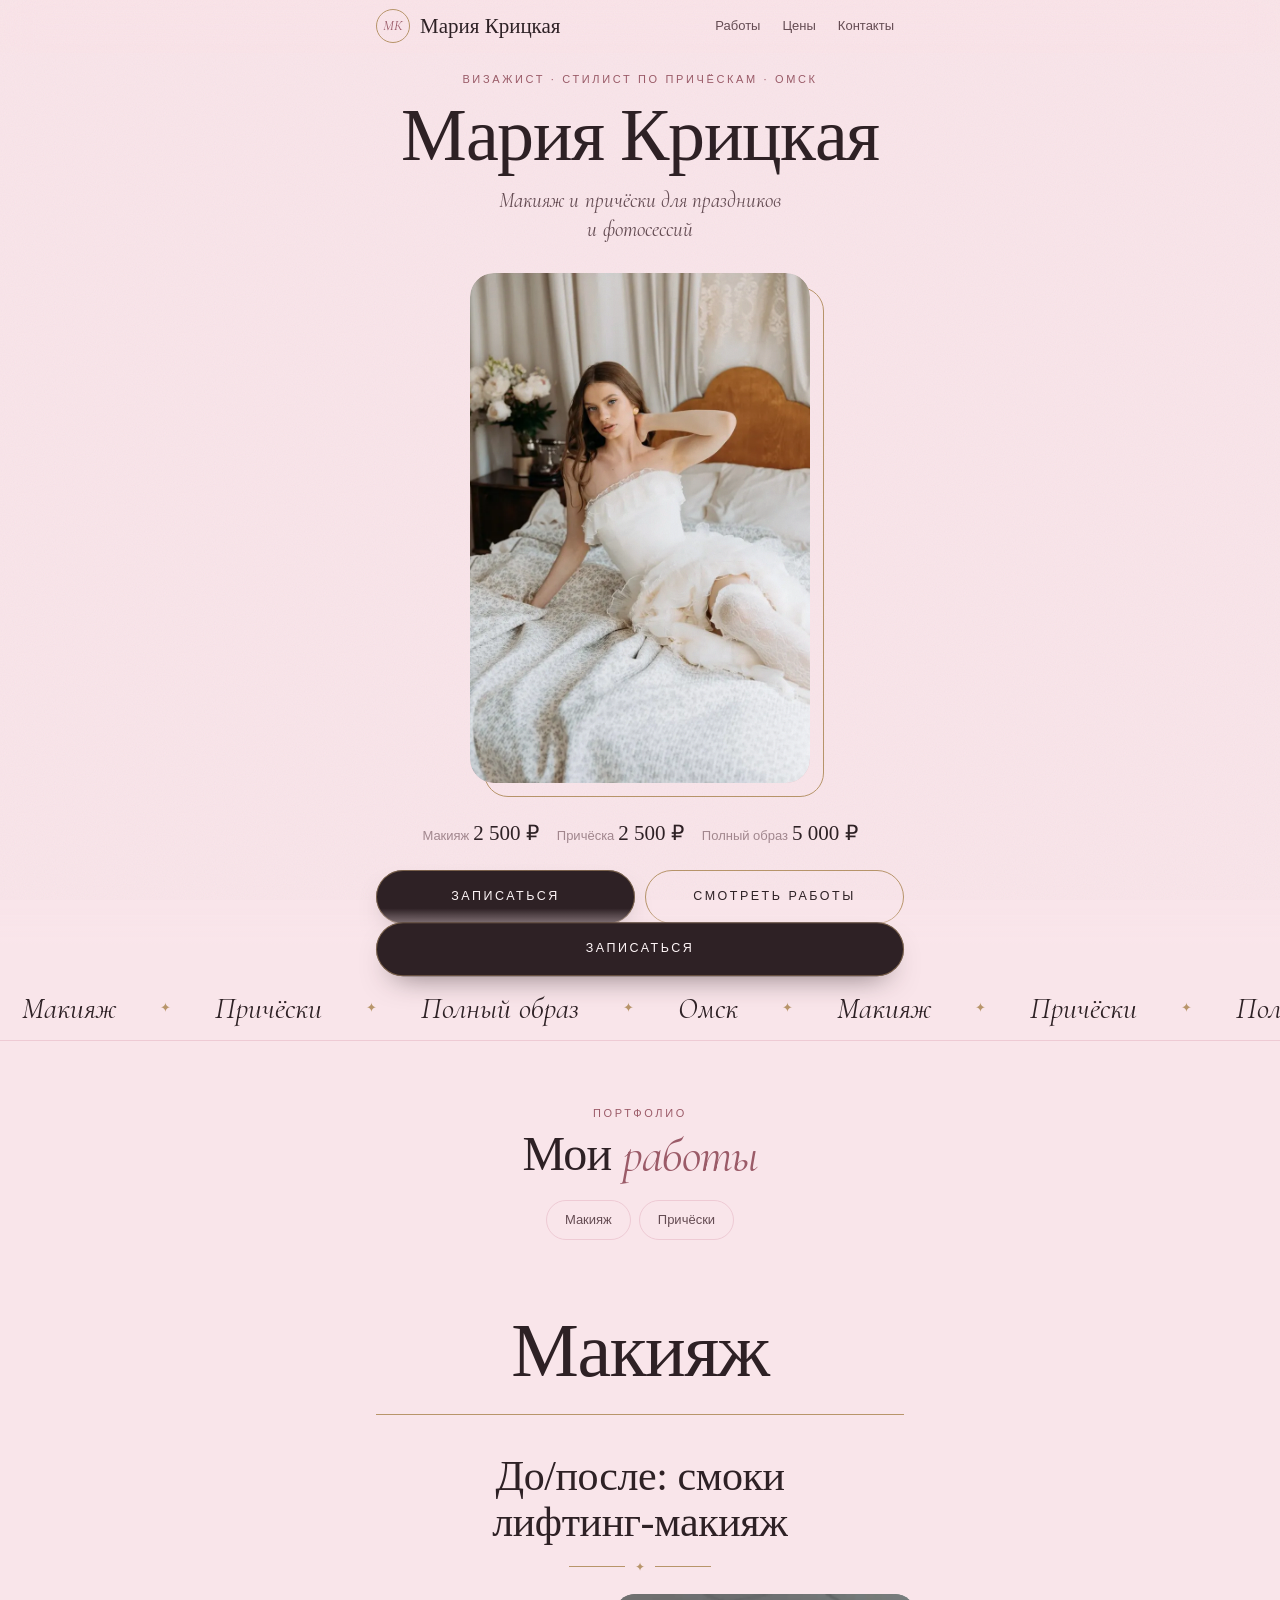
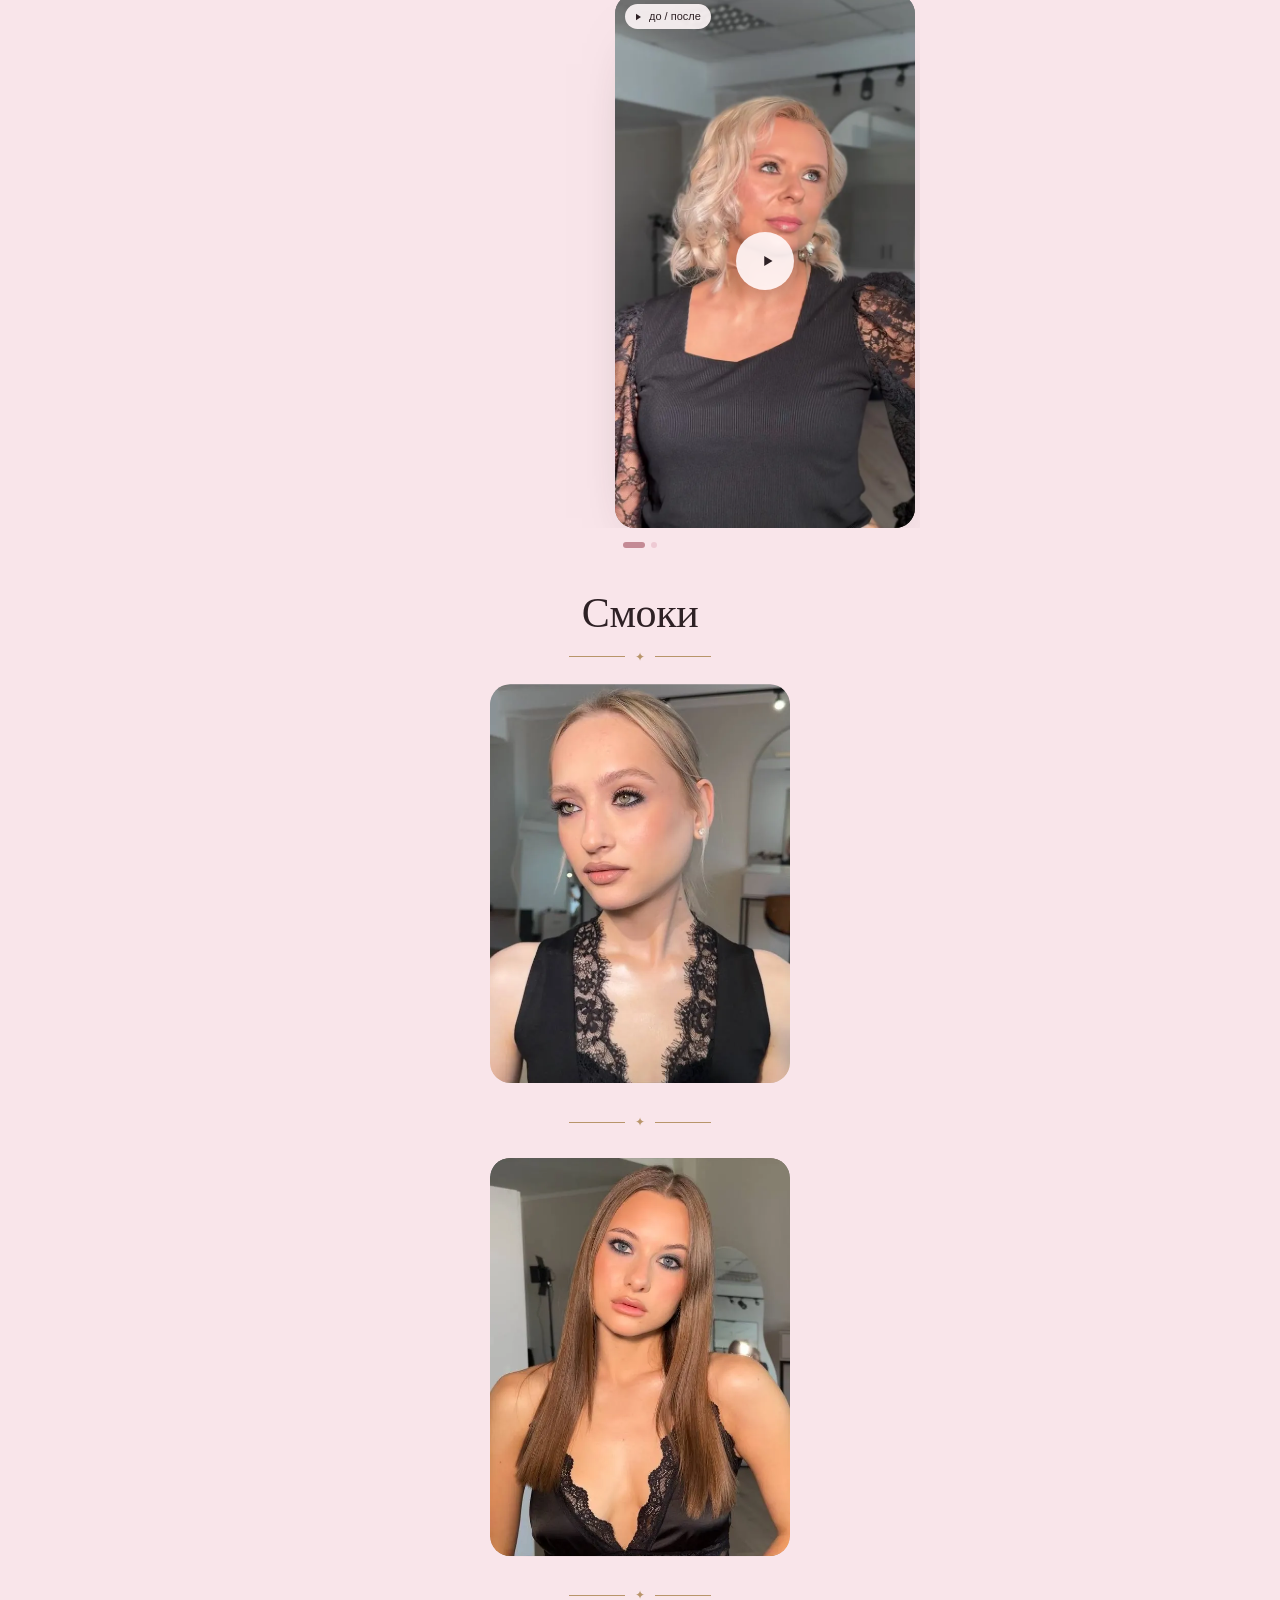
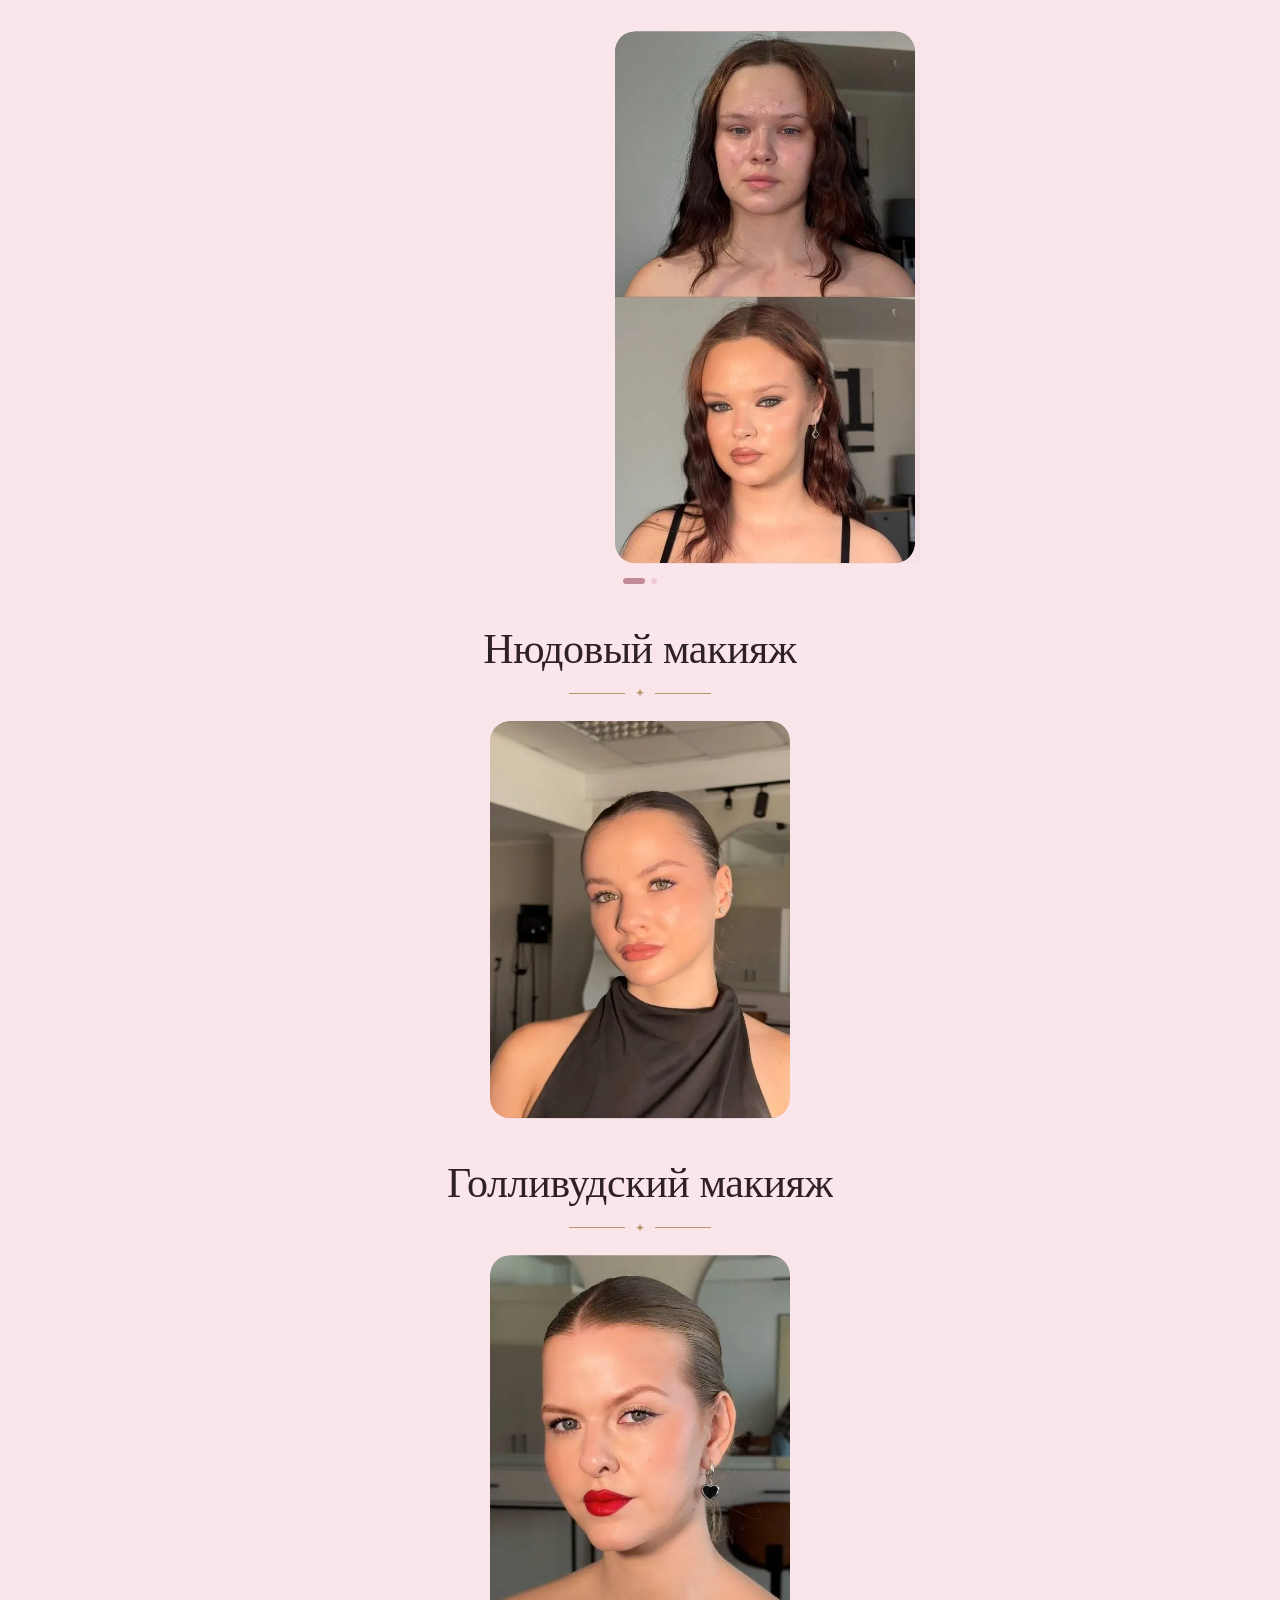
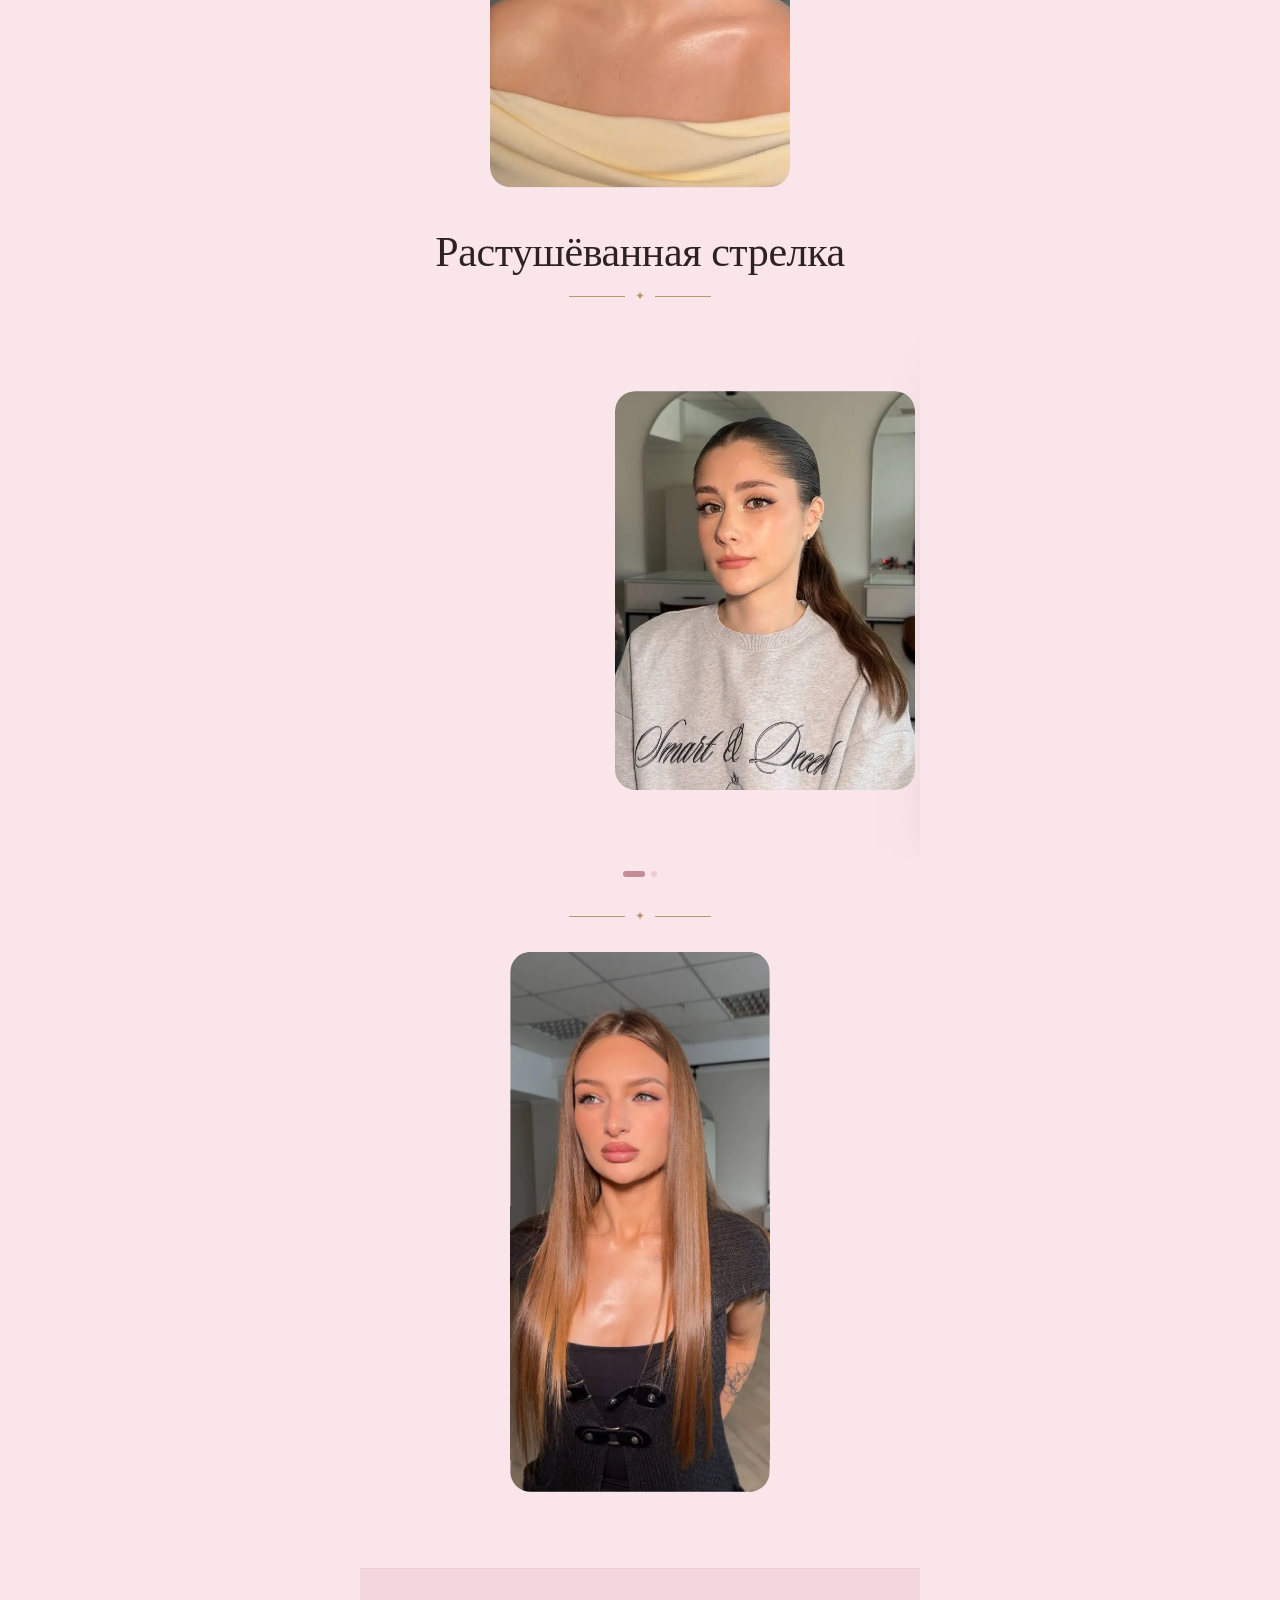
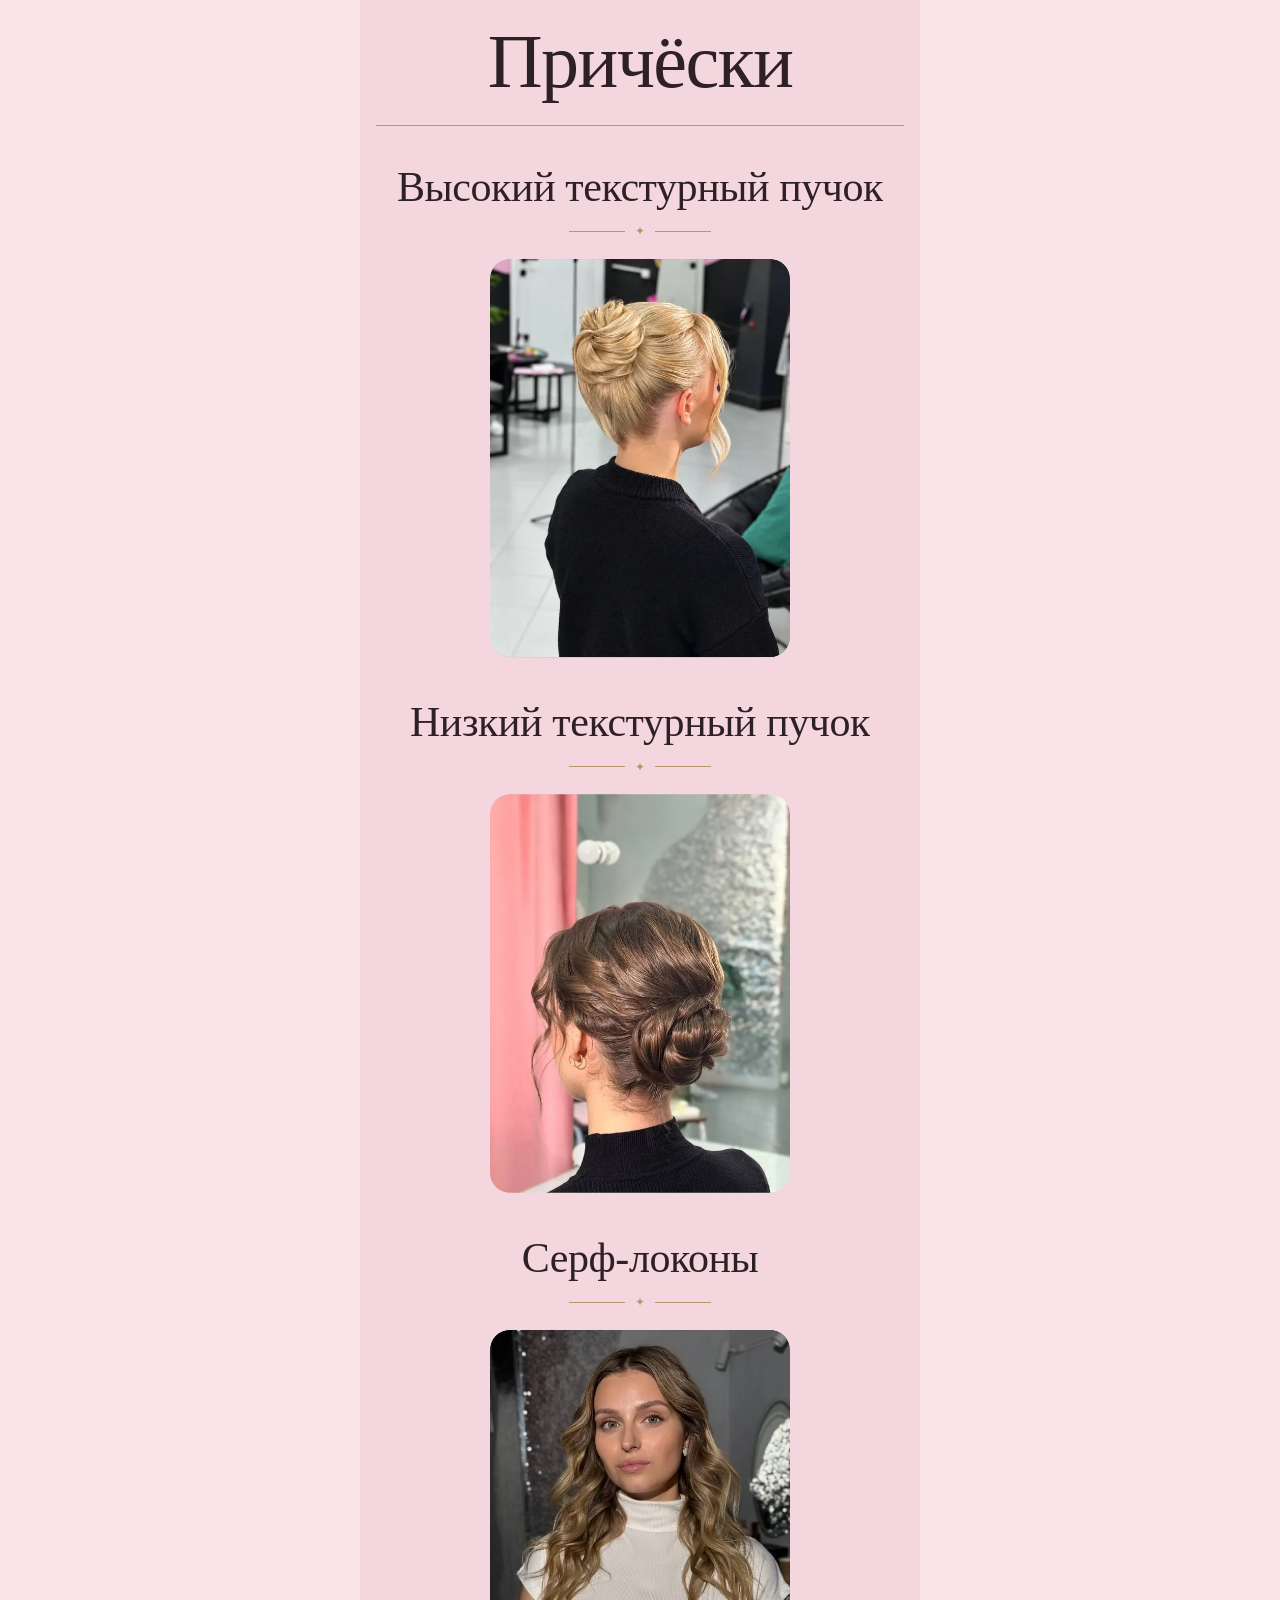
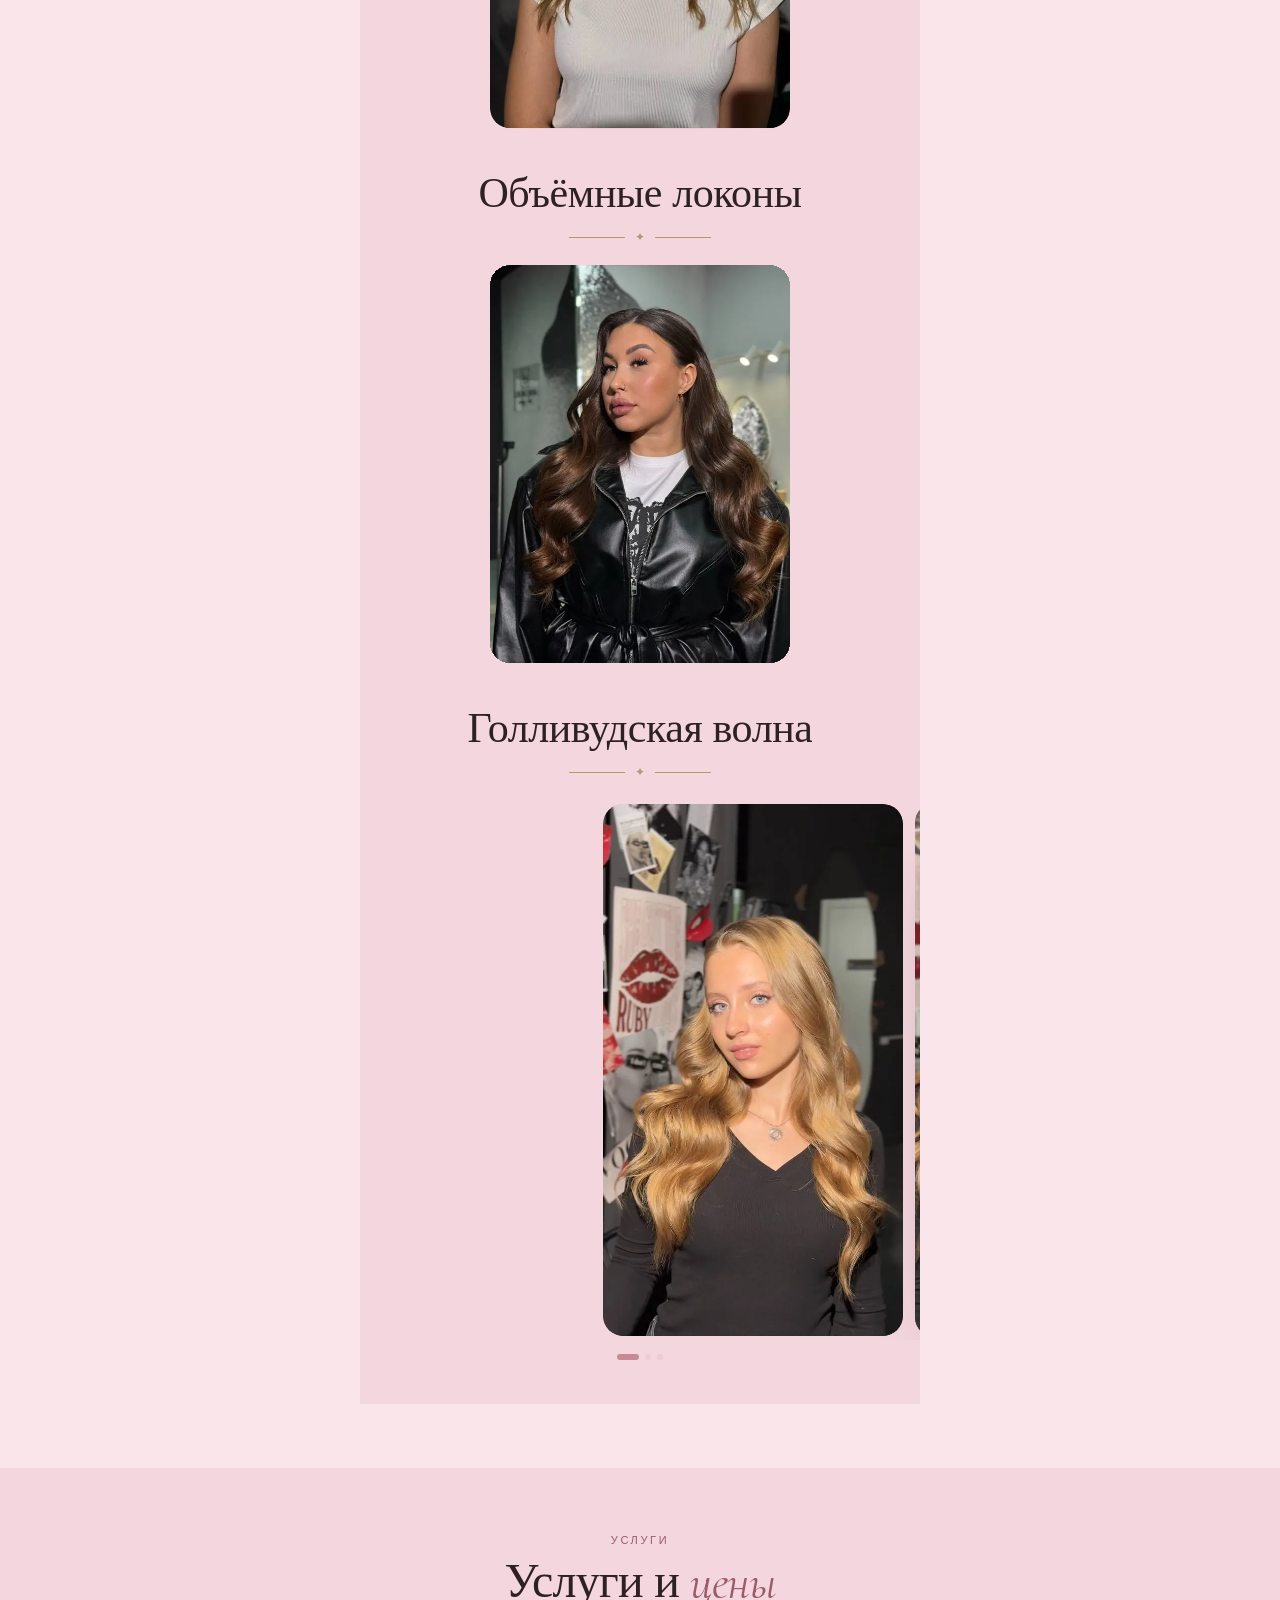
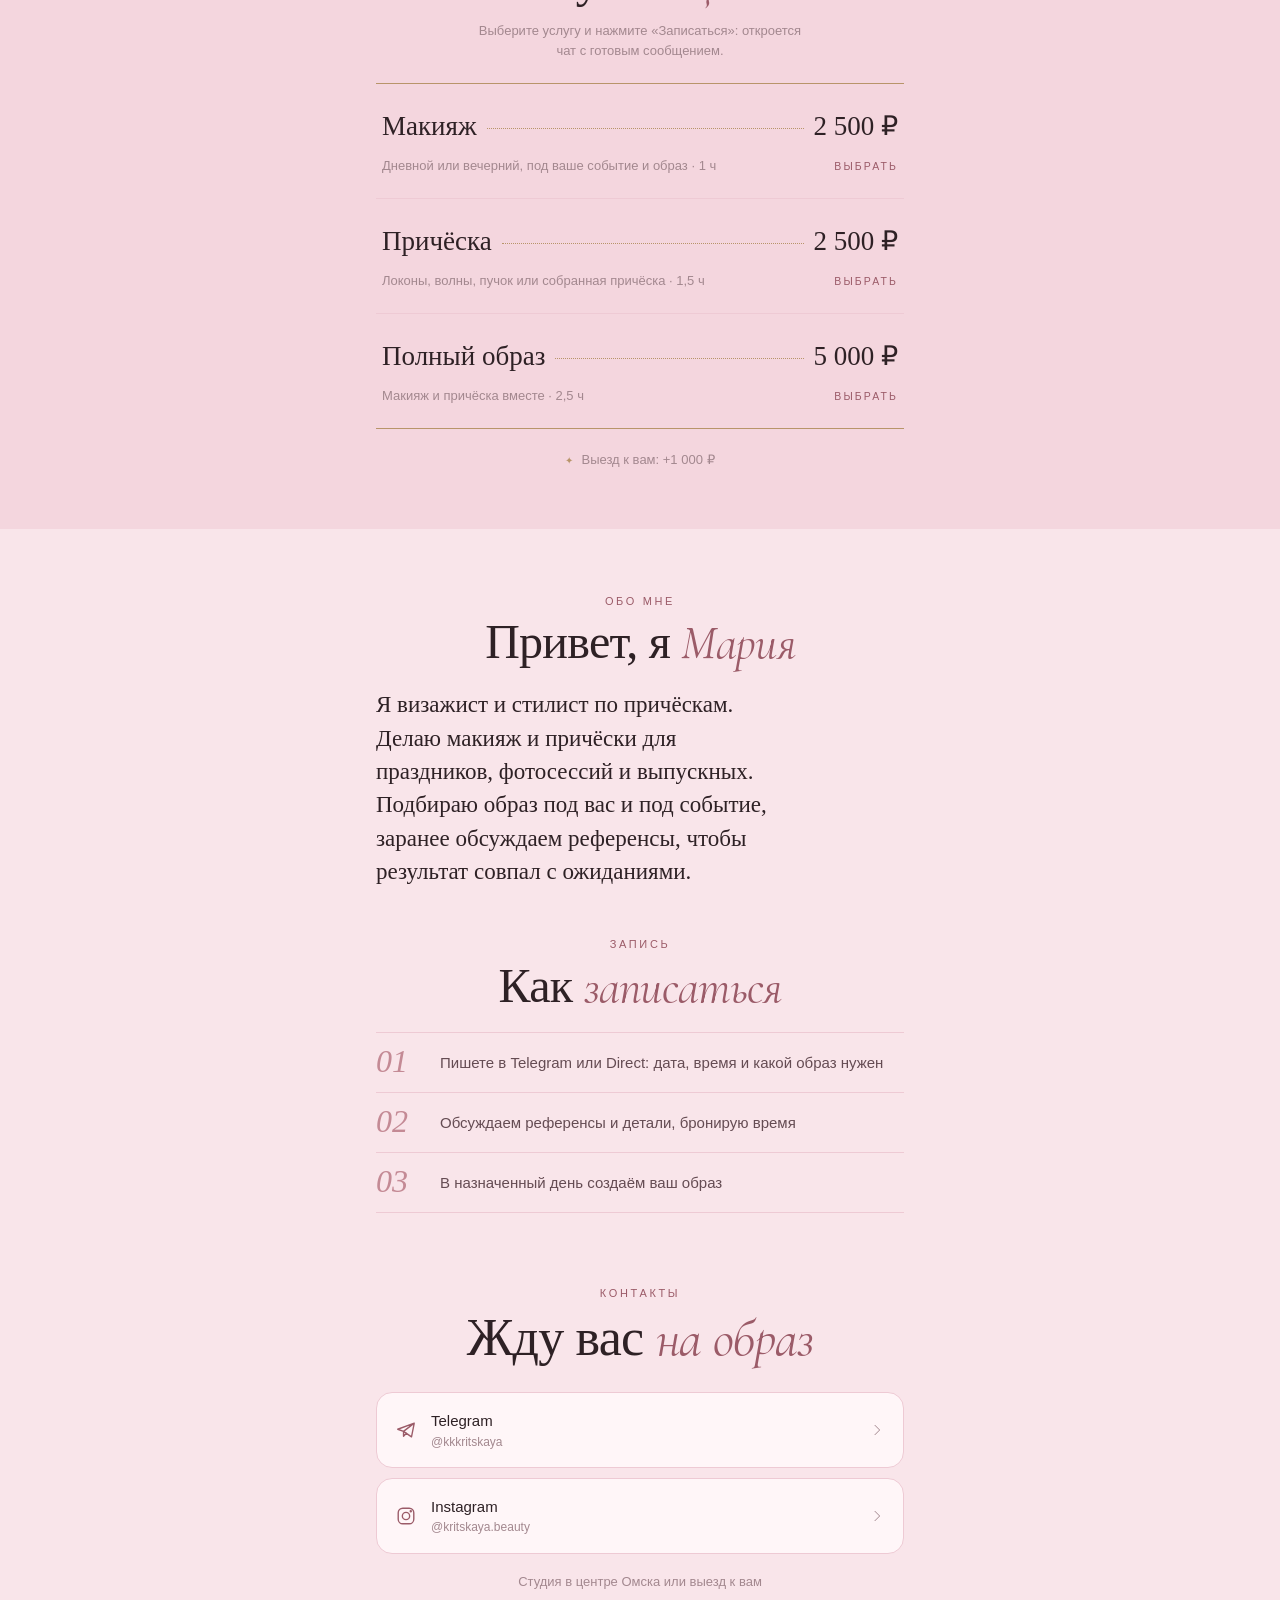
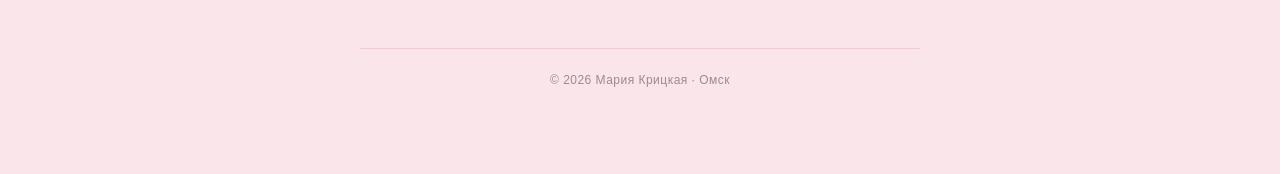
==== commit e553692d: "Разделитель ✦ между работами под одним названием Co-Authored-By: Claude Opus 5.5 <noreply@anthropic." ====
--- a/index.html
+++ b/index.html
@@ -13,7 +13,7 @@
   <meta property="og:image" content="https://egorkiczkij.github.io/kritskaya-beauty/photos/cover.jpg">
   <link rel="stylesheet" href="fonts/fonts.css">
   <link rel="preload" as="image" href="photos/s/avatar.webp" fetchpriority="high">
-  <link rel="stylesheet" href="styles.css?v=1792608458">
+  <link rel="stylesheet" href="styles.css?v=1792608551">
 </head>
 <body>
   <nav class="topnav" id="topnav" aria-label="Разделы">
@@ -128,8 +128,8 @@
     </div>
   </div>
 
-  <script src="photos/s/thumbs.js?v=1792608458" defer></script>
-  <script src="config.js?v=1792608458" defer></script>
-  <script src="app.js?v=1792608458" defer></script>
+  <script src="photos/s/thumbs.js?v=1792608551" defer></script>
+  <script src="config.js?v=1792608551" defer></script>
+  <script src="app.js?v=1792608551" defer></script>
 </body>
 </html>
--- a/styles.css
+++ b/styles.css
@@ -246,7 +246,9 @@
 /* Кадры одной ширины, высота по пропорциям файла (без обрезки); самые высокие ограничены высотой экрана */
 .look { --w: min(72vw, 300px); --hmax: 60vh; margin: 0; padding: 40px 0 4px; }
 @supports (height: 1svh) { .look { --hmax: 60svh; } }
-.look.look-cont { padding-top: 20px; }
+.look.look-cont { padding-top: 26px; }
+/* Разделитель между работами под одним названием */
+.look-sep { display: flex; justify-content: center; margin-bottom: 26px; }
 .look-head { display: grid; justify-items: center; gap: 10px; text-align: center; margin-bottom: 18px; }
 .look-head h3 {
   margin: 0; font-family: var(--serif); font-weight: 300;
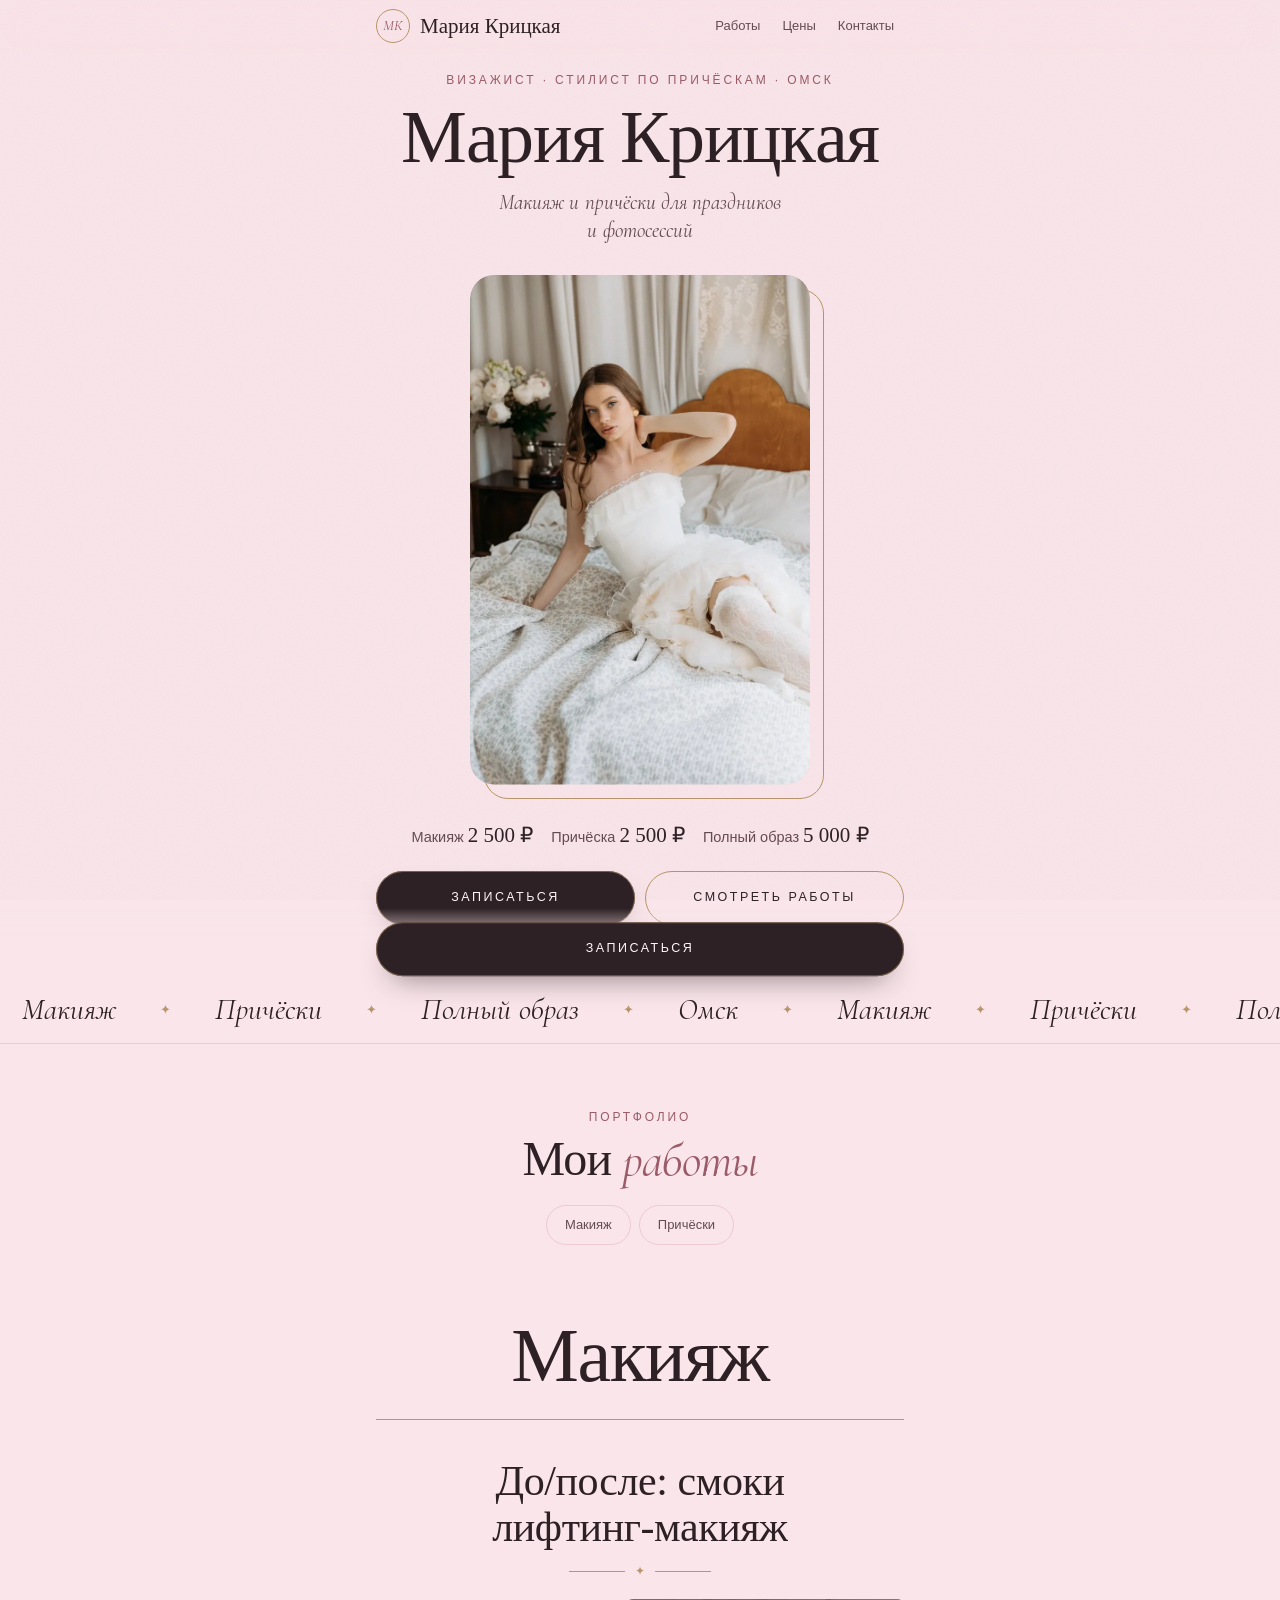
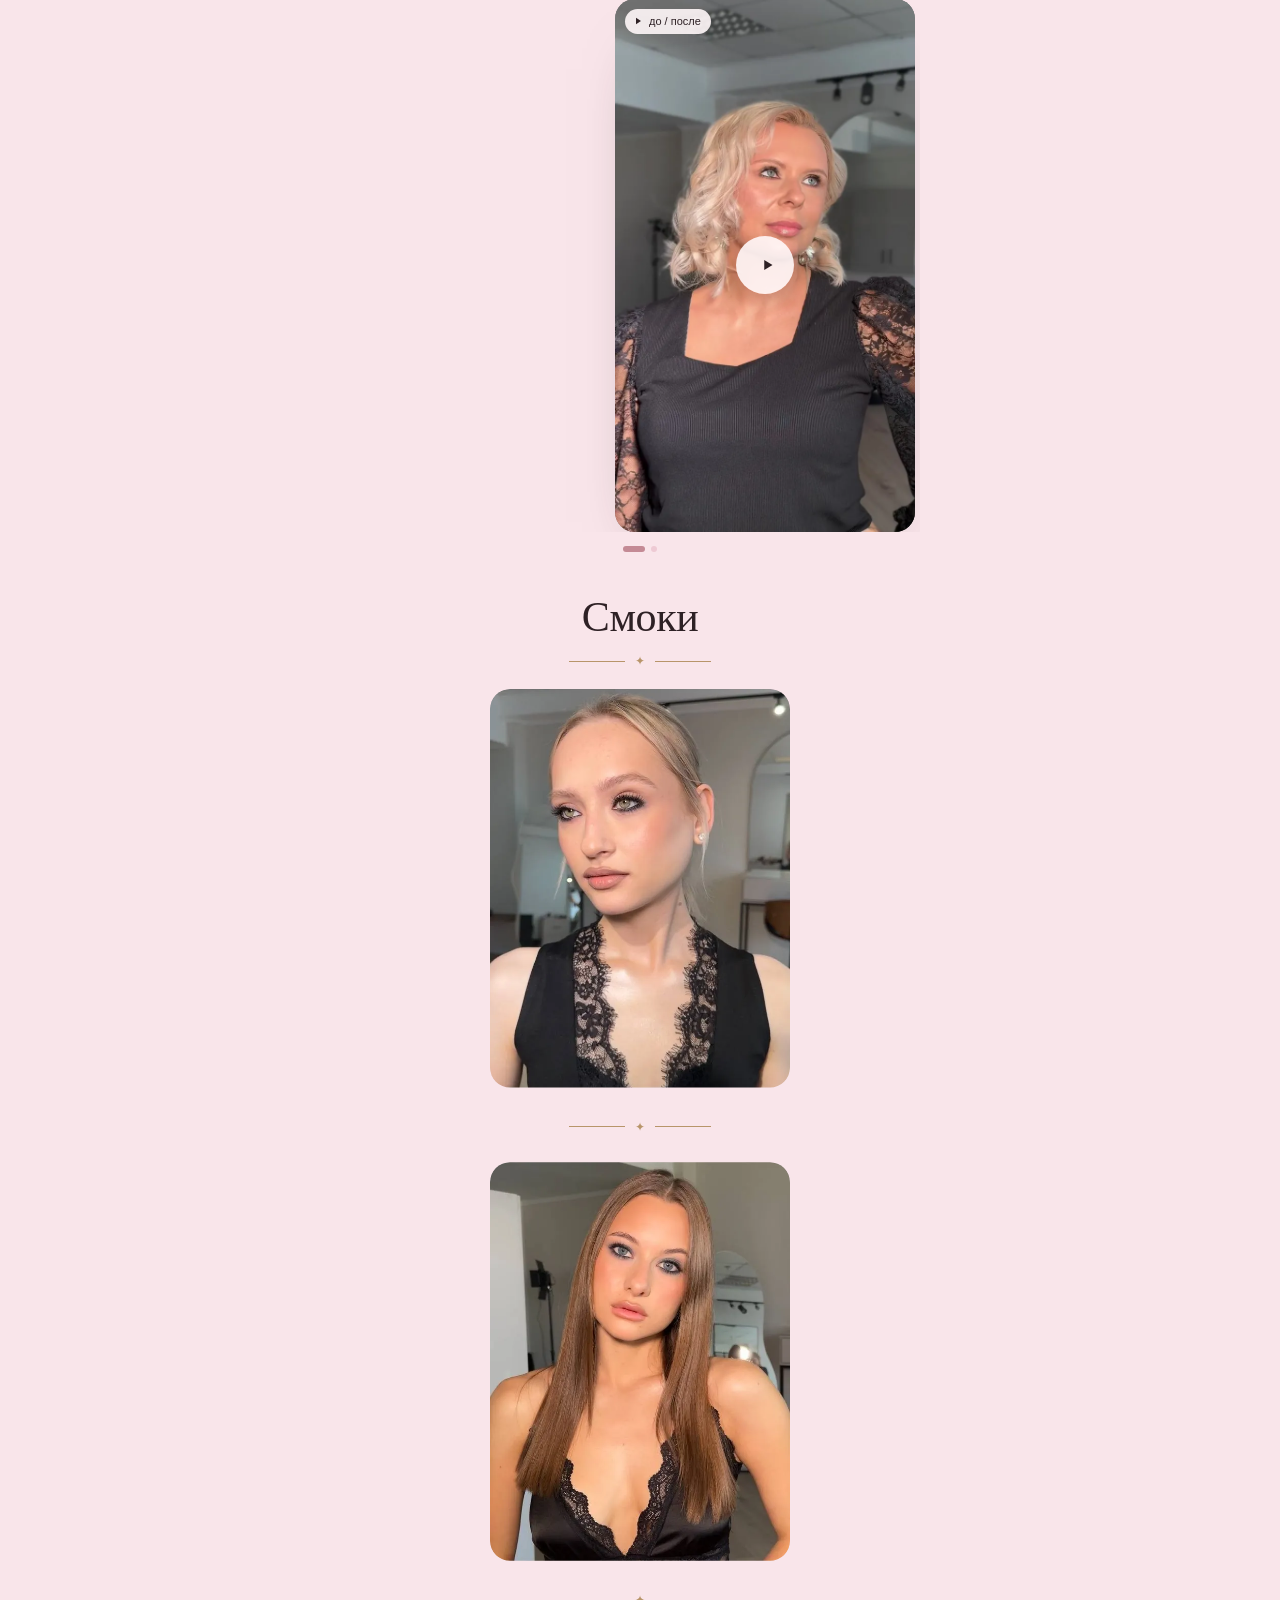
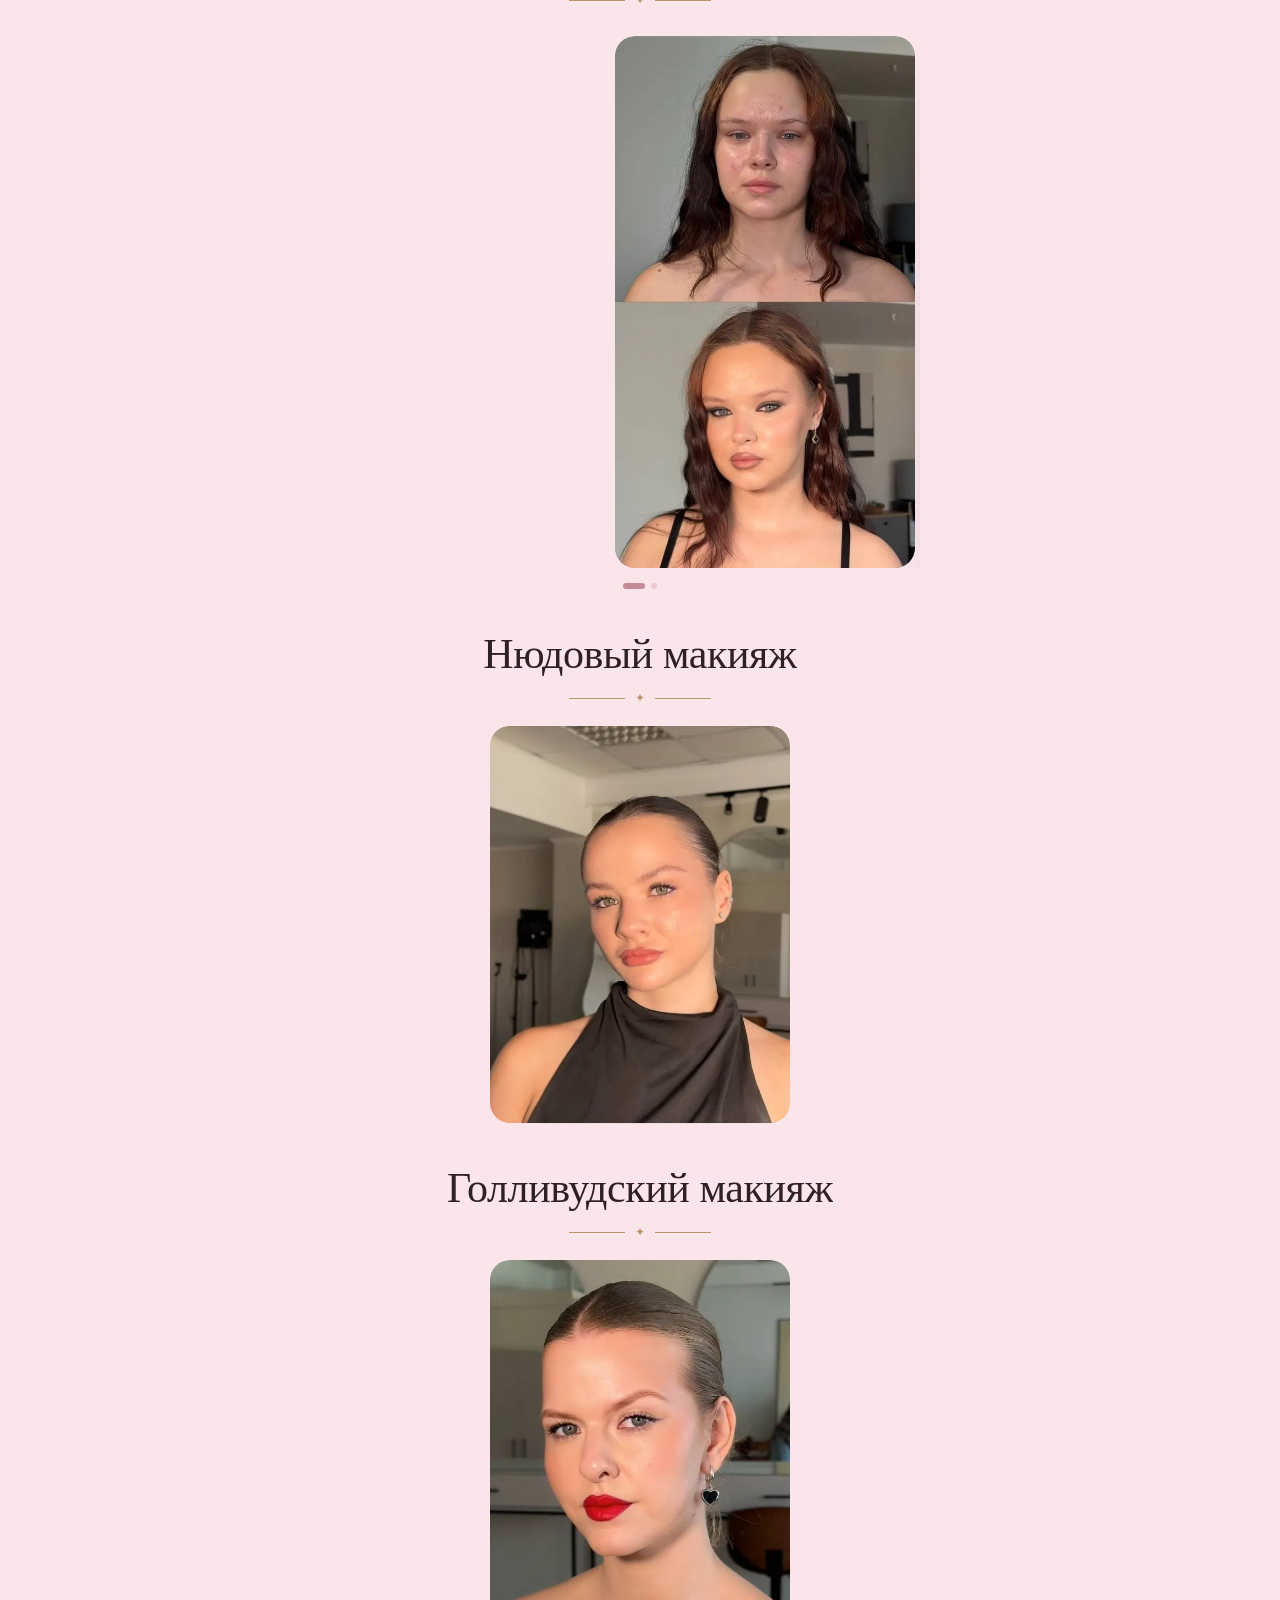
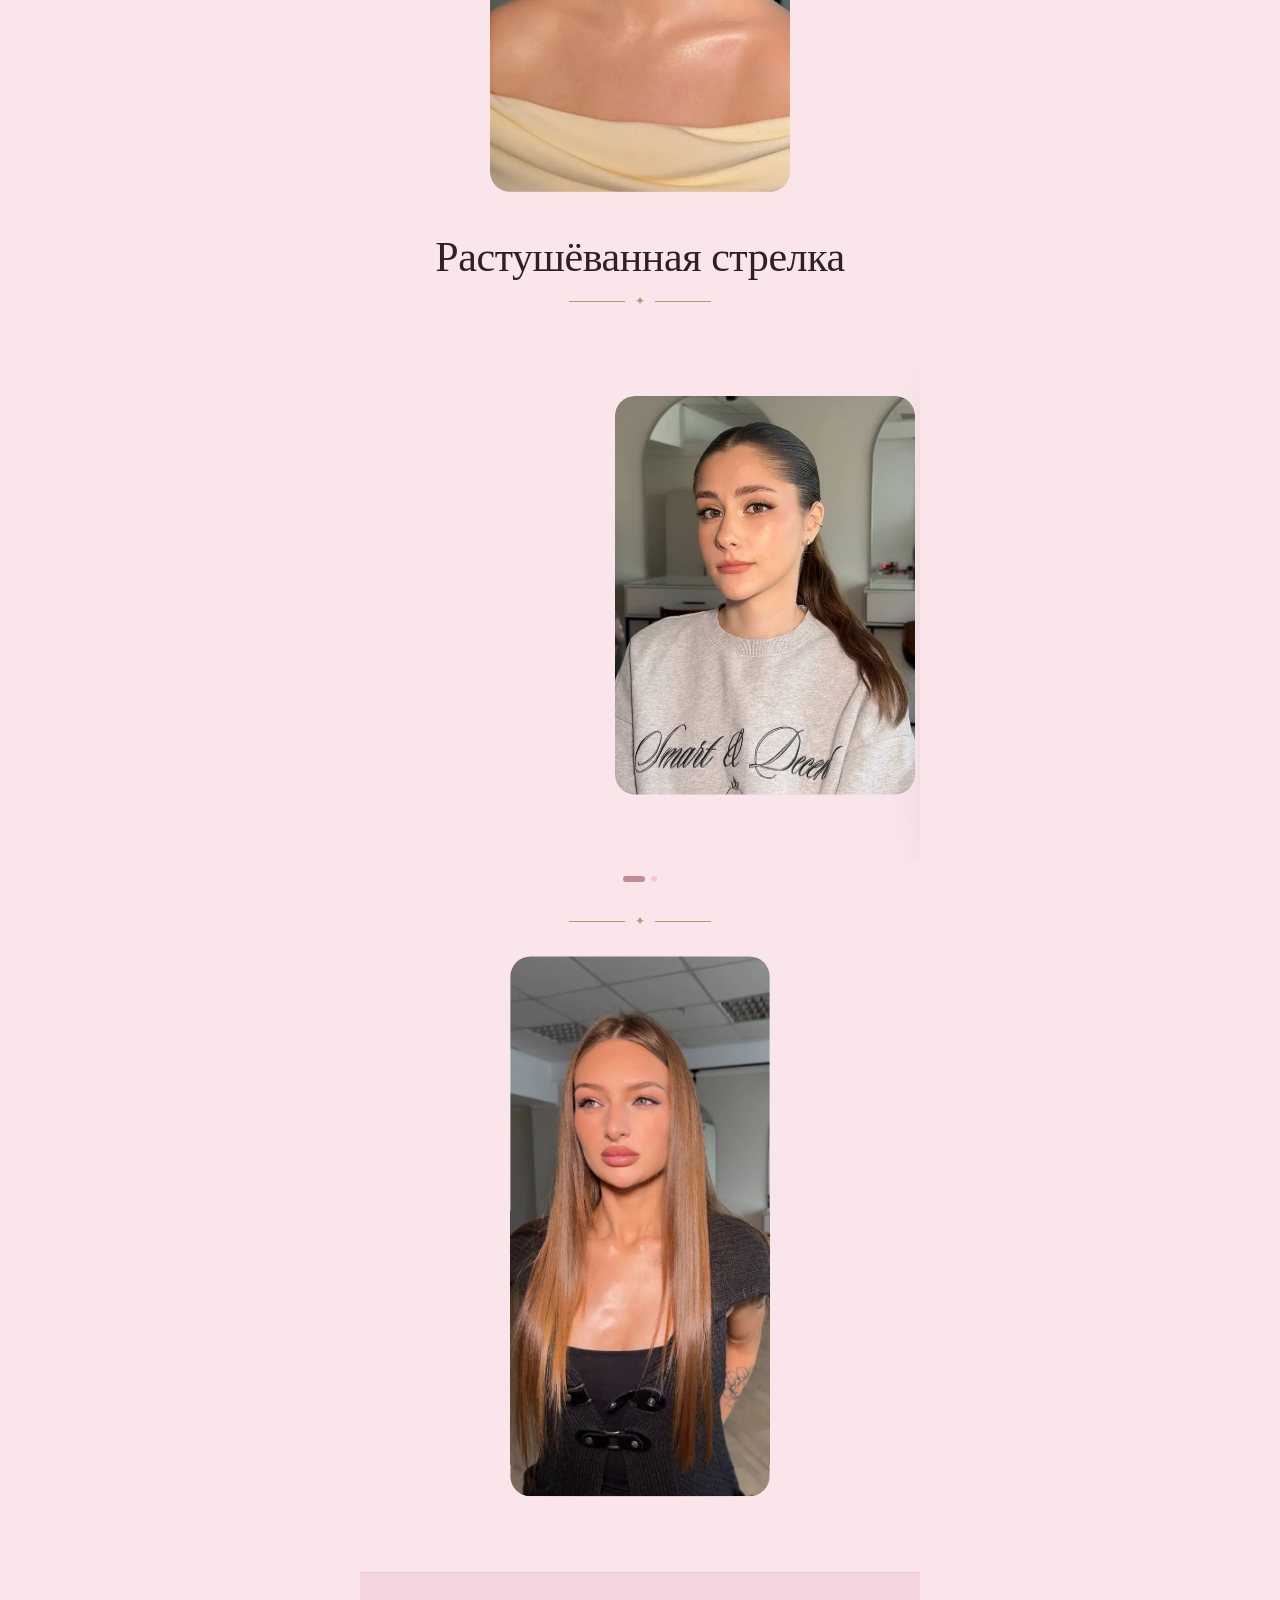
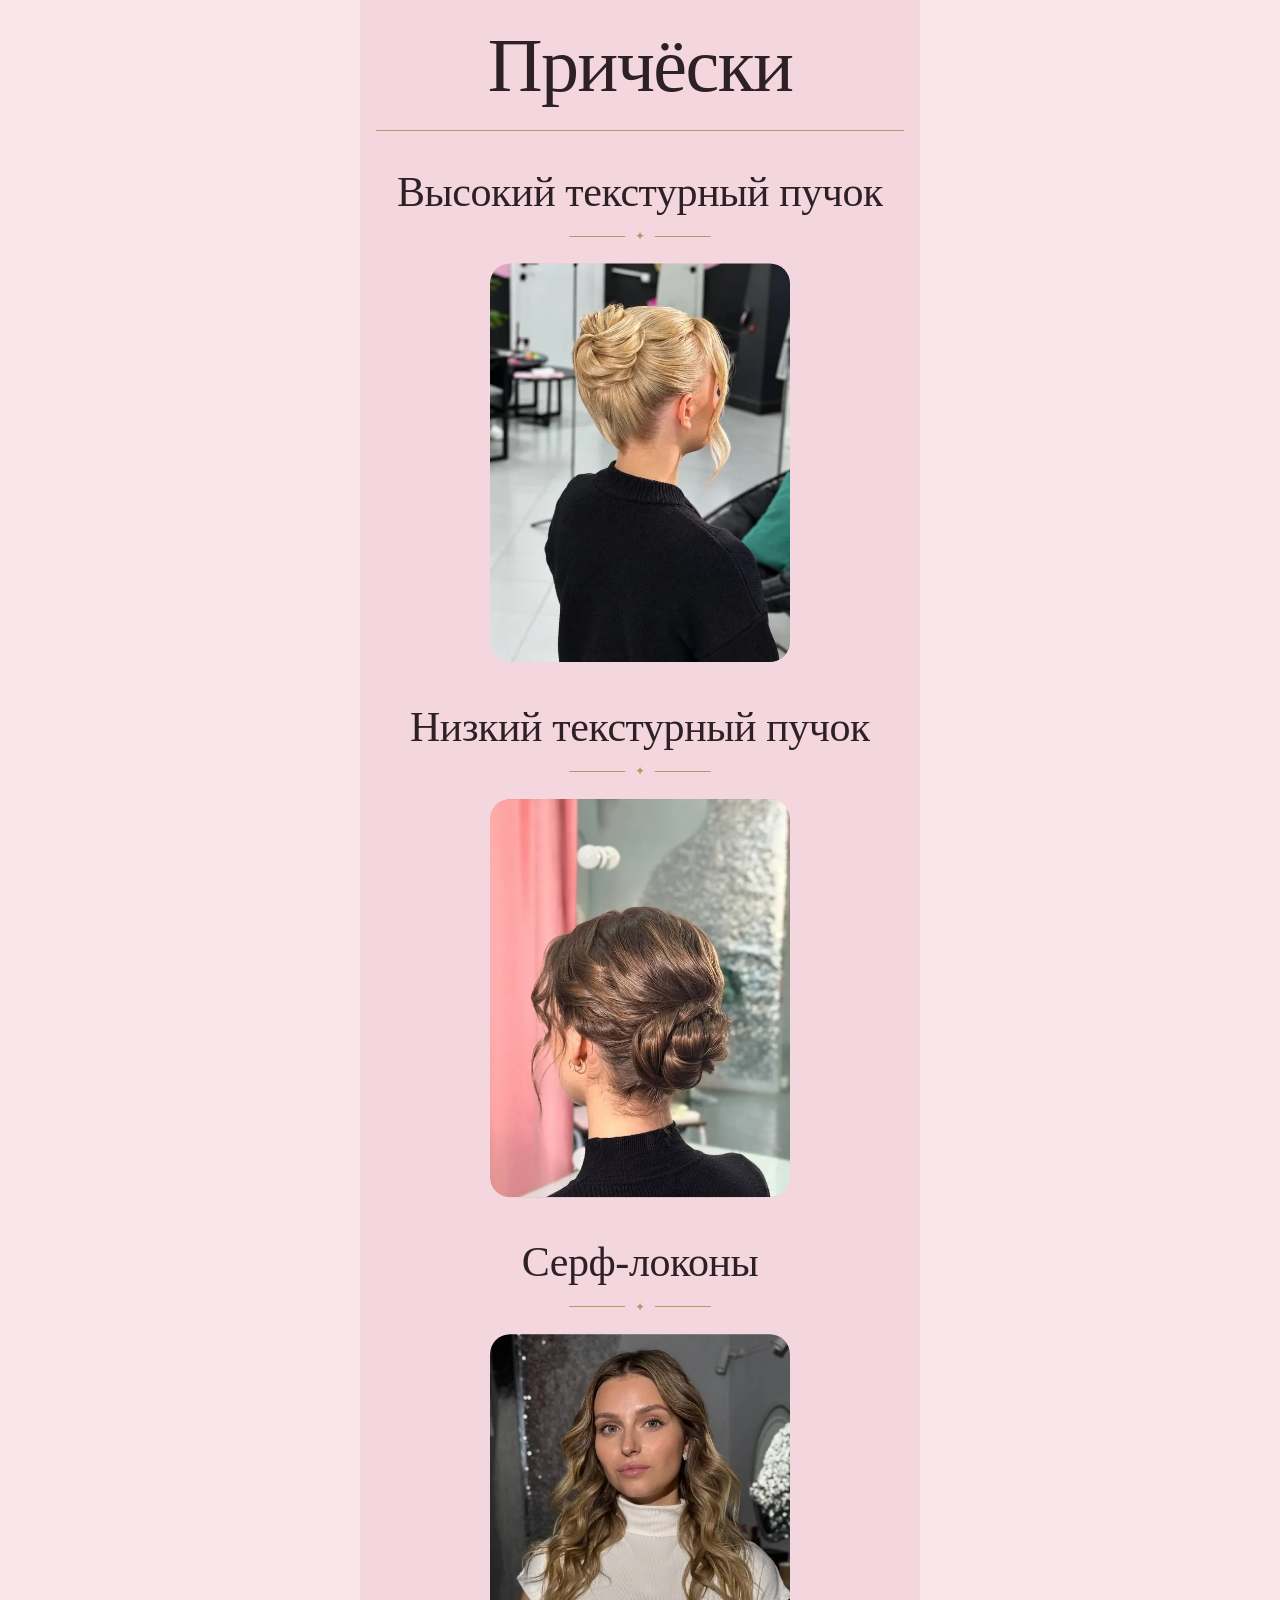
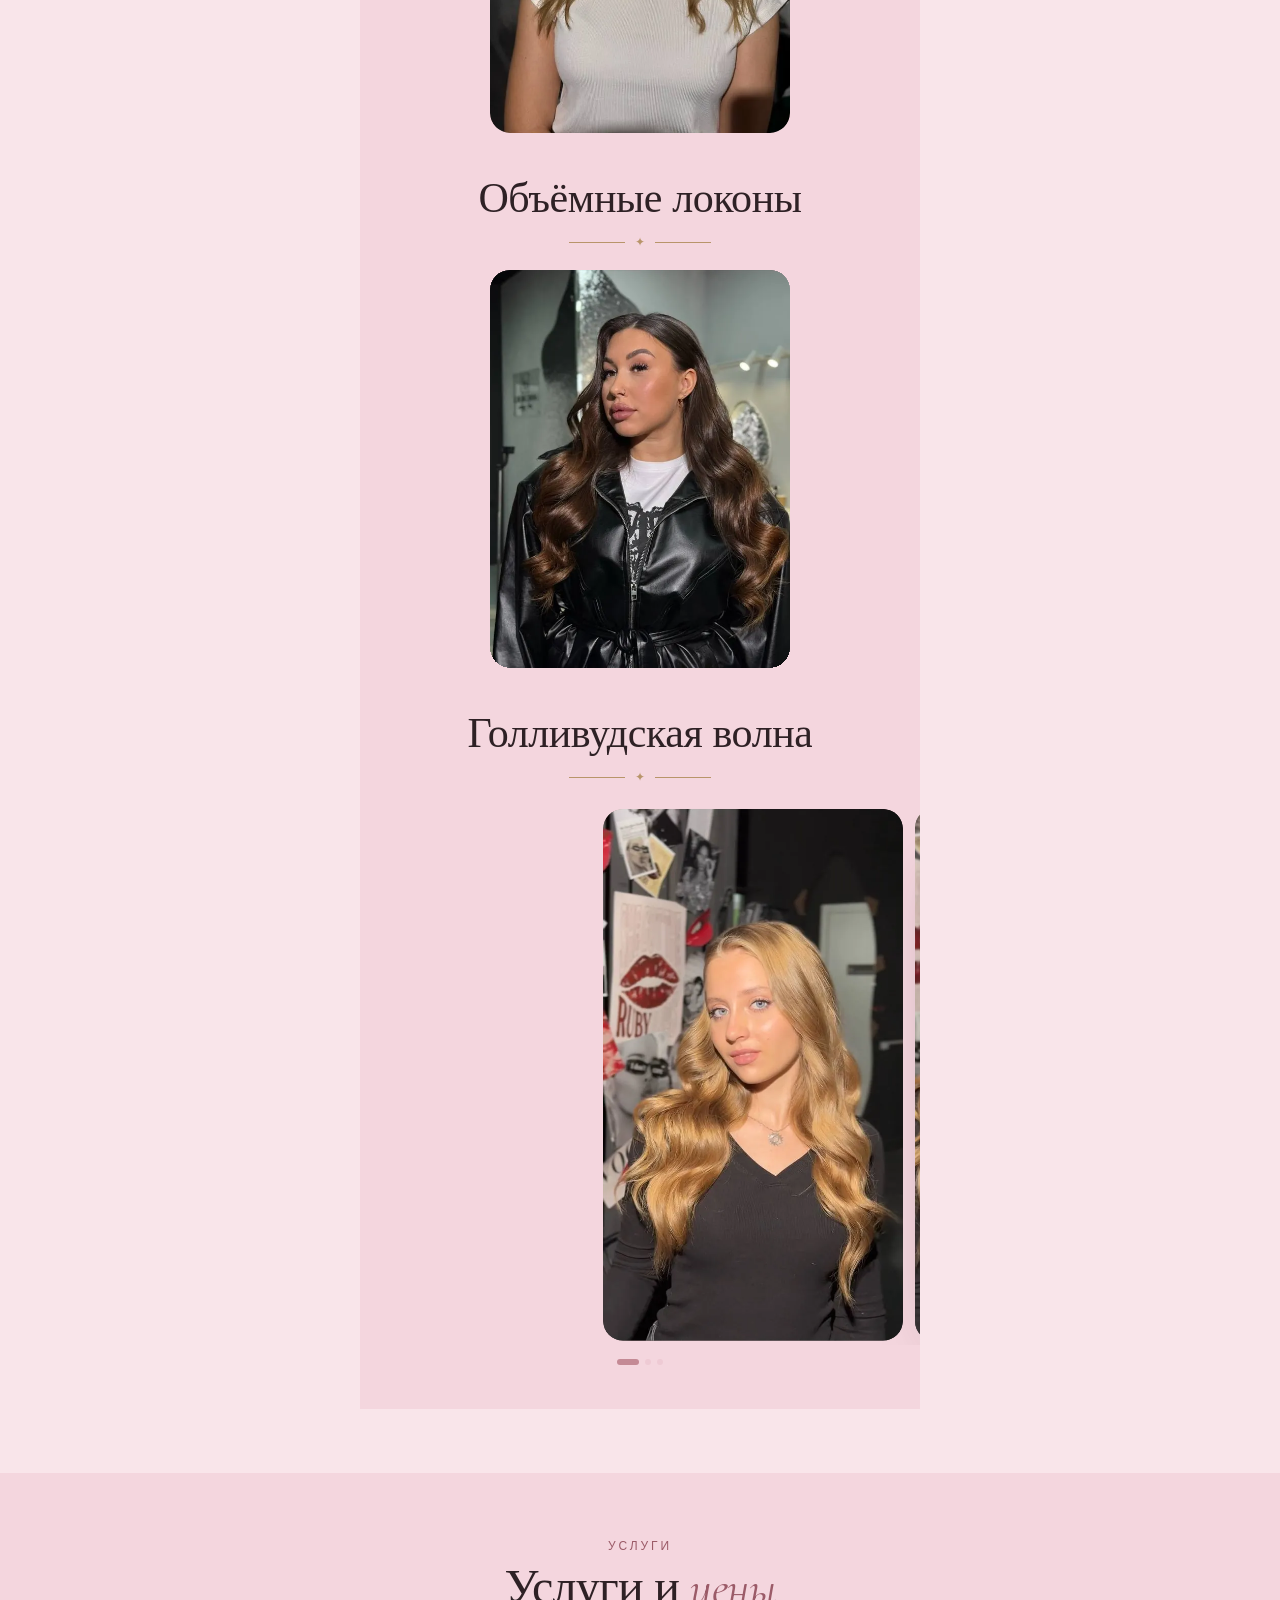
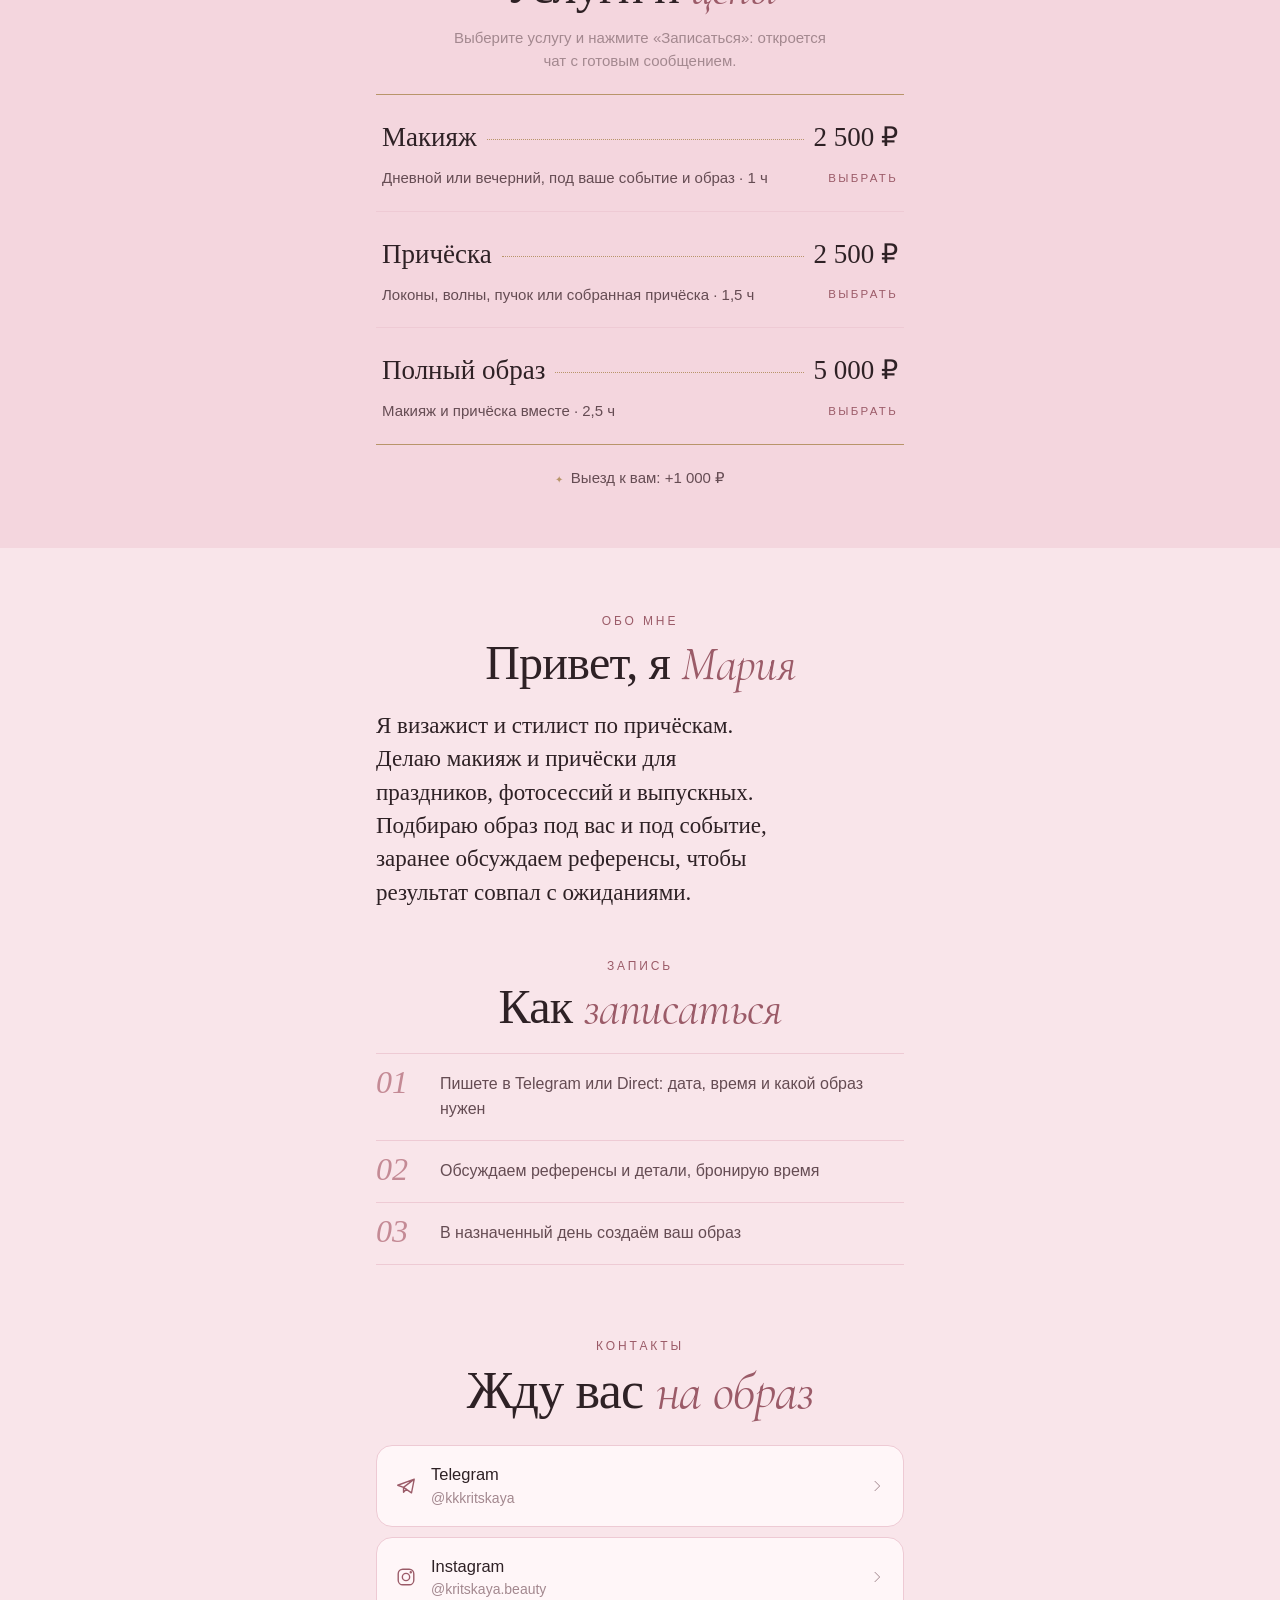
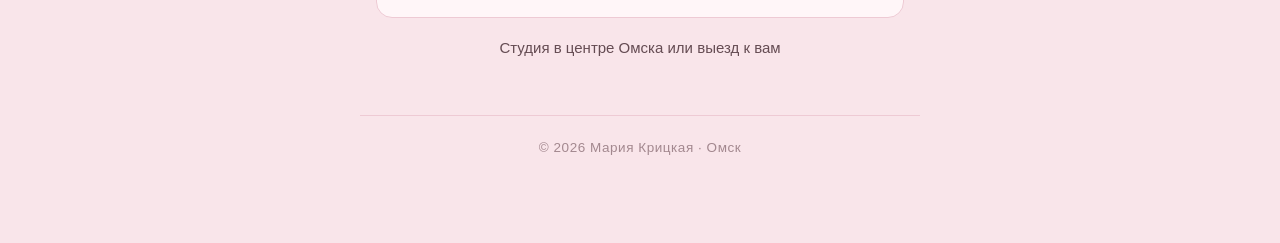
==== commit b1e96bdb: "Крупнее мелкий текст, старые копии сайта сами обновляются Подсказки, описания услуг, выезд, адрес, п" ====
--- a/index.html
+++ b/index.html
@@ -12,8 +12,23 @@
   <meta property="og:description" content="Портфолио, цены и запись в пару касаний">
   <meta property="og:image" content="https://egorkiczkij.github.io/kritskaya-beauty/photos/cover.jpg">
   <link rel="stylesheet" href="fonts/fonts.css">
+  <meta name="build" content="1792608636">
+  <script>
+    // Браузер Telegram держит старую копию сайта до 10 минут. Проверяем номер свежей версии и обновляемся.
+    (function () {
+      try {
+        var cur = document.querySelector('meta[name="build"]').content;
+        fetch("version.txt?t=" + Date.now(), { cache: "no-store" }).then(function (r) { return r.ok ? r.text() : ""; }).then(function (v) {
+          v = (v || "").trim();
+          if (!v || v === cur || sessionStorage.getItem("kb-reloaded") === v) return;
+          sessionStorage.setItem("kb-reloaded", v);
+          location.replace(location.pathname + "?v=" + v + location.hash);
+        }).catch(function () {});
+      } catch (e) {}
+    })();
+  </script>
   <link rel="preload" as="image" href="photos/s/avatar.webp" fetchpriority="high">
-  <link rel="stylesheet" href="styles.css?v=1792608551">
+  <link rel="stylesheet" href="styles.css?v=1792608636">
 </head>
 <body>
   <nav class="topnav" id="topnav" aria-label="Разделы">
@@ -128,8 +143,8 @@
     </div>
   </div>
 
-  <script src="photos/s/thumbs.js?v=1792608551" defer></script>
-  <script src="config.js?v=1792608551" defer></script>
-  <script src="app.js?v=1792608551" defer></script>
+  <script src="photos/s/thumbs.js?v=1792608636" defer></script>
+  <script src="config.js?v=1792608636" defer></script>
+  <script src="app.js?v=1792608636" defer></script>
 </body>
 </html>
--- a/styles.css
+++ b/styles.css
@@ -27,7 +27,7 @@
   background: var(--bg);
   color: var(--ink);
   font-family: var(--sans);
-  font-size: 15px;
+  font-size: 16px;
   line-height: 1.55;
   -webkit-font-smoothing: antialiased;
   overflow-x: hidden;
@@ -53,7 +53,7 @@
 
 .eyebrow {
   margin: 0;
-  font-size: 11px; font-weight: 500; letter-spacing: .24em; text-transform: uppercase;
+  font-size: 12px; font-weight: 500; letter-spacing: .24em; text-transform: uppercase;
   color: var(--accent-deep);
 }
 em { font-style: italic; font-weight: 400; color: var(--accent-deep); }
@@ -161,7 +161,7 @@
   margin: 34px 0 0;
   animation: rise 1s var(--ease) 1.4s both;
 }
-.hero-prices span { font-size: 13px; color: var(--muted); }
+.hero-prices span { font-size: 14.5px; color: var(--ink-soft); }
 .hero-prices b { font-family: var(--serif); font-size: 21px; font-weight: 500; color: var(--ink); margin-left: 4px; }
 .hero-actions {
   display: flex; flex-wrap: wrap; justify-content: center; gap: 10px;
@@ -199,7 +199,7 @@
 }
 .sec-head-sub { margin-top: 48px; }
 .count { position: absolute; right: 0; top: 0; font-size: 12px; color: var(--muted); letter-spacing: .04em; }
-.hint { margin: -6px auto 22px; font-size: 13px; color: var(--muted); max-width: 46ch; text-align: center; }
+.hint { margin: -6px auto 22px; font-size: 15px; line-height: 1.5; color: var(--muted); max-width: 46ch; text-align: center; }
 
 /* Появление при прокрутке: работает, только если скрипт поставил html.reveal-on */
 .reveal-on [data-reveal] { opacity: 0; transform: translateY(28px); transition: opacity 1s var(--ease), transform 1s var(--ease); transition-delay: var(--d, 0ms); }
@@ -384,15 +384,15 @@
 .svc.is-selected .svc-title { color: var(--accent-deep); }
 .svc-dots { flex: 1; min-width: 20px; border-bottom: 1px dotted var(--gold); transform: translateY(-6px); }
 .svc-price { font-family: var(--serif); font-size: 27px; font-weight: 400; white-space: nowrap; color: var(--ink); font-variant-numeric: lining-nums; }
-.svc-sub { display: flex; align-items: center; justify-content: space-between; gap: 12px; font-size: 13px; color: var(--muted); }
+.svc-sub { display: flex; align-items: center; justify-content: space-between; gap: 12px; font-size: 15px; line-height: 1.45; color: var(--ink-soft); }
 .svc-pick {
   flex: none; display: inline-flex; align-items: center; gap: 5px;
-  font-size: 10.5px; letter-spacing: .2em; text-transform: uppercase; color: var(--accent-deep);
+  font-size: 11.5px; letter-spacing: .2em; text-transform: uppercase; color: var(--accent-deep);
 }
 .svc.is-selected .svc-pick { color: var(--gold); }
 .svc-pick svg { width: 12px; height: 12px; stroke-width: 2; }
 .notes { list-style: none; padding: 0; margin: 18px 0 0; text-align: center; }
-.notes li { font-size: 13px; color: var(--muted); padding: 3px 0 3px 16px; position: relative; }
+.notes li { font-size: 15px; color: var(--ink-soft); padding: 3px 0 3px 16px; position: relative; }
 .notes li { padding-left: 0; }
 .notes li::before { content: "✦"; position: static; margin-right: 8px; font-size: 10px; color: var(--gold); }
 
@@ -401,7 +401,7 @@
 .steps { list-style: none; padding: 0; margin: 0; counter-reset: s; display: grid; }
 .steps li {
   counter-increment: s; position: relative;
-  padding: 18px 0 18px 64px; font-size: 15px; color: var(--ink-soft);
+  padding: 18px 0 18px 64px; font-size: 16px; color: var(--ink-soft);
   border-top: 1px solid var(--line);
 }
 .steps li:last-child { border-bottom: 1px solid var(--line); }
@@ -420,18 +420,18 @@
   display: flex; align-items: center; gap: 14px;
   padding: 16px 18px; border-radius: 16px;
   background: var(--surface); border: 1px solid var(--line);
-  color: var(--ink); text-decoration: none; font-size: 15px;
+  color: var(--ink); text-decoration: none; font-size: 16.5px;
   transition: border-color .3s, transform .2s var(--ease);
 }
 .contact:active { transform: scale(.985); border-color: var(--accent); }
 .contact svg { width: 22px; height: 22px; color: var(--accent-deep); flex: none; }
-.contact small { display: block; font-size: 12px; color: var(--muted); }
+.contact small { display: block; font-size: 14px; color: var(--muted); }
 .contact .arrow { margin-left: auto; width: 16px; height: 16px; color: var(--muted); }
-.address { margin: 8px 0 0; font-size: 13px; color: var(--muted); }
+.address { margin: 8px 0 0; font-size: 15px; color: var(--ink-soft); }
 .foot {
   margin: 56px auto 0; padding: 22px 16px 0; max-width: 560px;
   border-top: 1px solid var(--line); text-align: center;
-  font-size: 12px; color: var(--muted); letter-spacing: .04em;
+  font-size: 13.5px; color: var(--muted); letter-spacing: .04em;
 }
 
 /* Плавающая кнопка записи: появляется, когда кнопка в шапке ушла с экрана */
@@ -465,7 +465,7 @@
 @keyframes zoomIn { from { opacity: 0; transform: scale(.94); } to { opacity: 1; transform: none; } }
 .lb-bottom { padding: 8px 16px calc(16px + var(--safe-b)); text-align: center; color: #fff; display: grid; justify-items: center; }
 .lb-title { margin: 0; font-family: var(--serif); font-size: 26px; }
-.lb-counter { margin: 2px 0 14px; font-size: 12px; color: rgba(255, 255, 255, .55); }
+.lb-counter { margin: 2px 0 14px; font-size: 13.5px; color: rgba(255, 255, 255, .55); }
 
 /* Выбор способа связи */
 .sheet { position: fixed; inset: 0; z-index: 60; display: flex; align-items: flex-end; justify-content: center; }
@@ -480,10 +480,10 @@
 @keyframes fadeIn { from { opacity: 0; } to { opacity: 1; } }
 .sheet-grip { width: 40px; height: 4px; border-radius: 4px; background: var(--line); margin: 0 auto 16px; }
 .sheet-title { margin: 0; text-align: center; font-family: var(--serif); font-weight: 400; font-size: 30px; }
-.sheet-service { margin: 4px 0 16px; text-align: center; font-size: 13px; color: var(--muted); }
+.sheet-service { margin: 4px 0 16px; text-align: center; font-size: 15px; color: var(--muted); }
 .sheet-actions { display: grid; gap: 8px; }
 .sheet-actions .contact { background: var(--bg); }
-.sheet-note { margin: 14px 0 6px; text-align: center; font-size: 12px; color: var(--muted); }
+.sheet-note { margin: 14px 0 6px; text-align: center; font-size: 13.5px; color: var(--muted); }
 .sheet-cancel { display: block; width: 100%; padding: 12px; font-size: 14px; color: var(--ink-soft); }
 
 .toast {
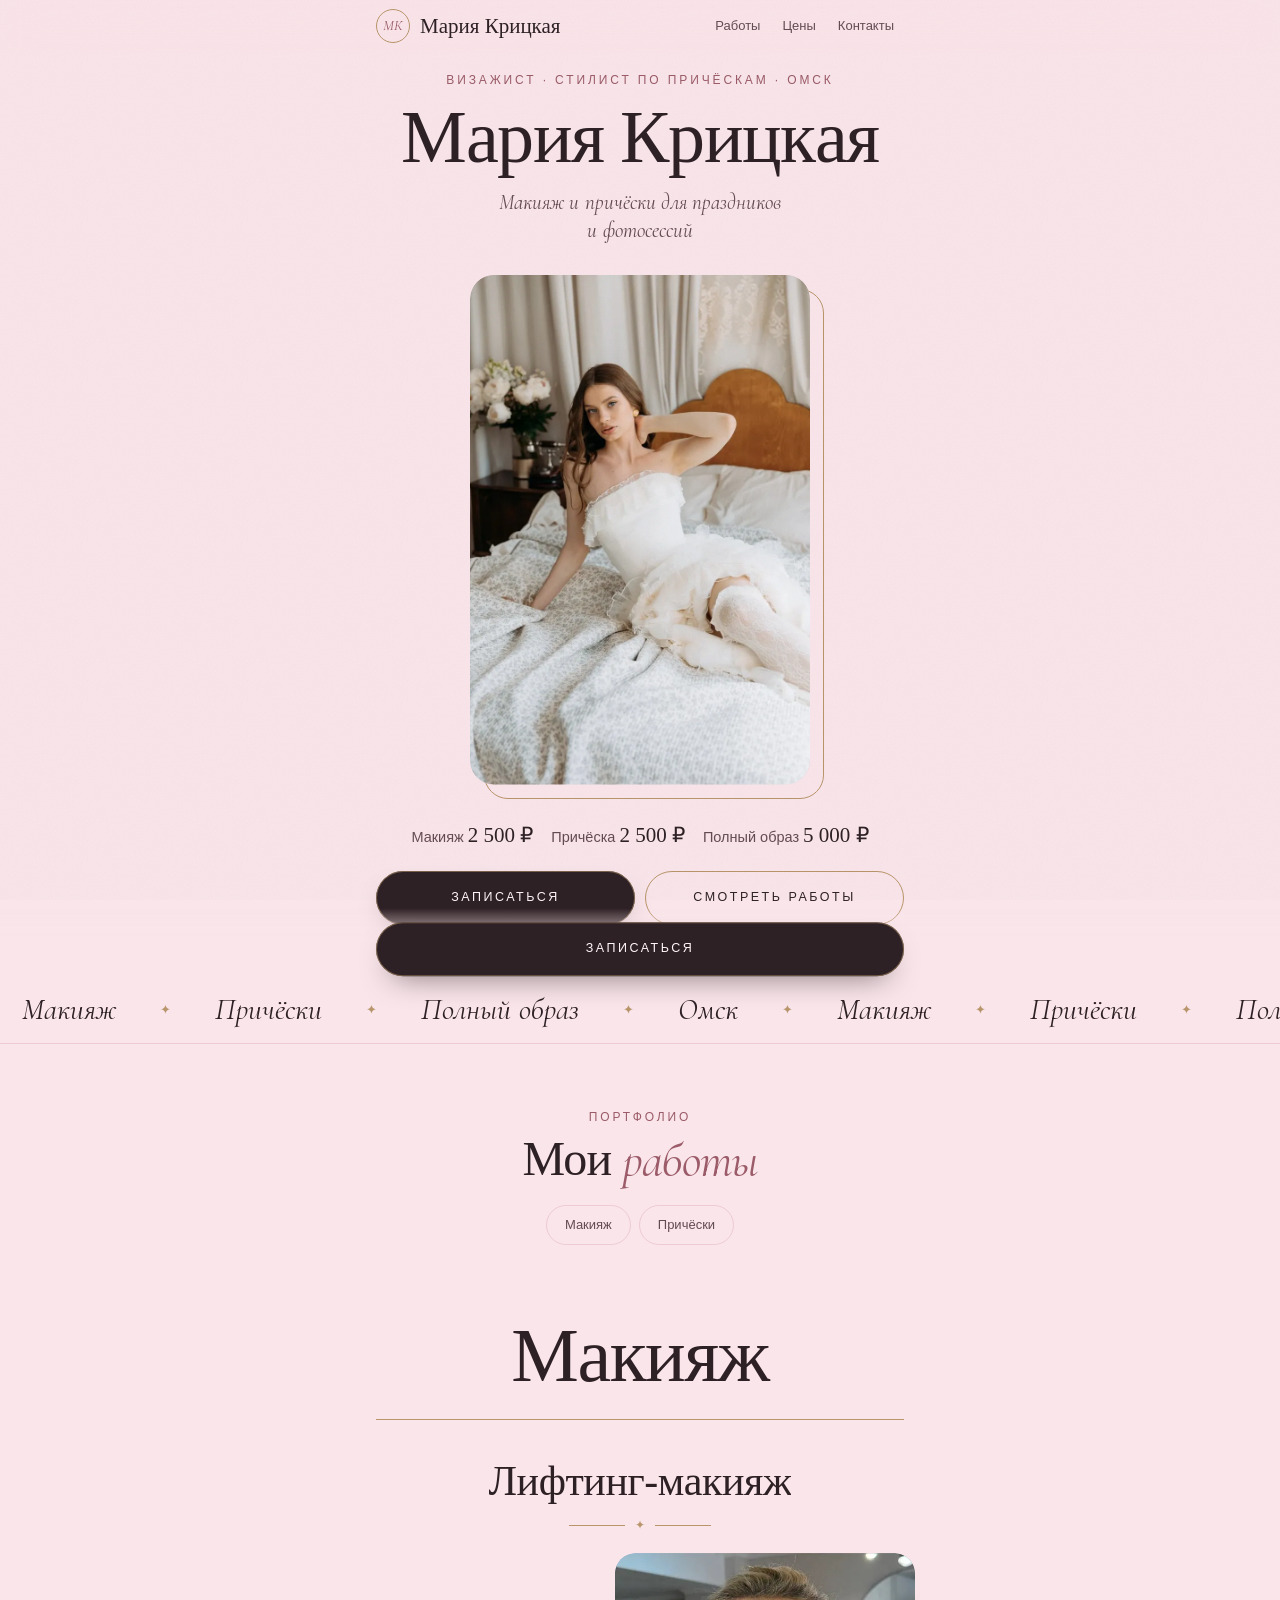
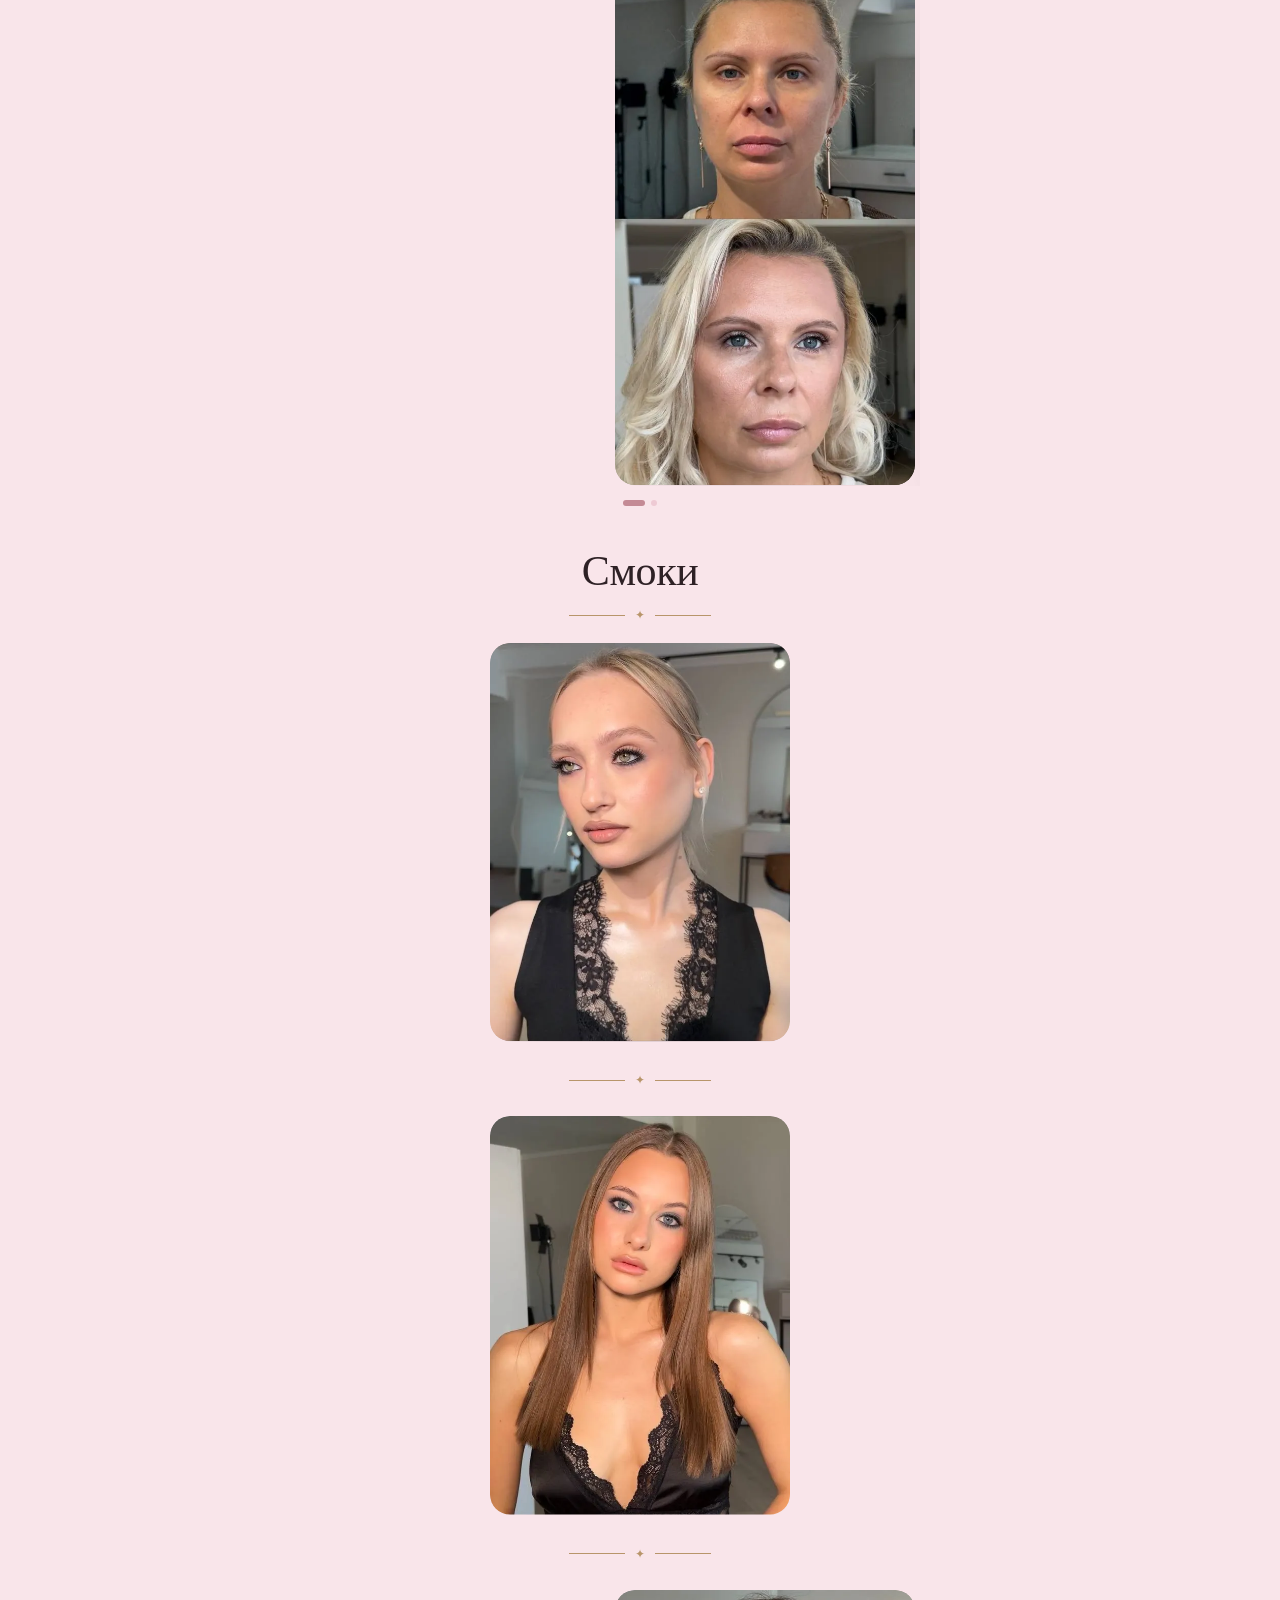
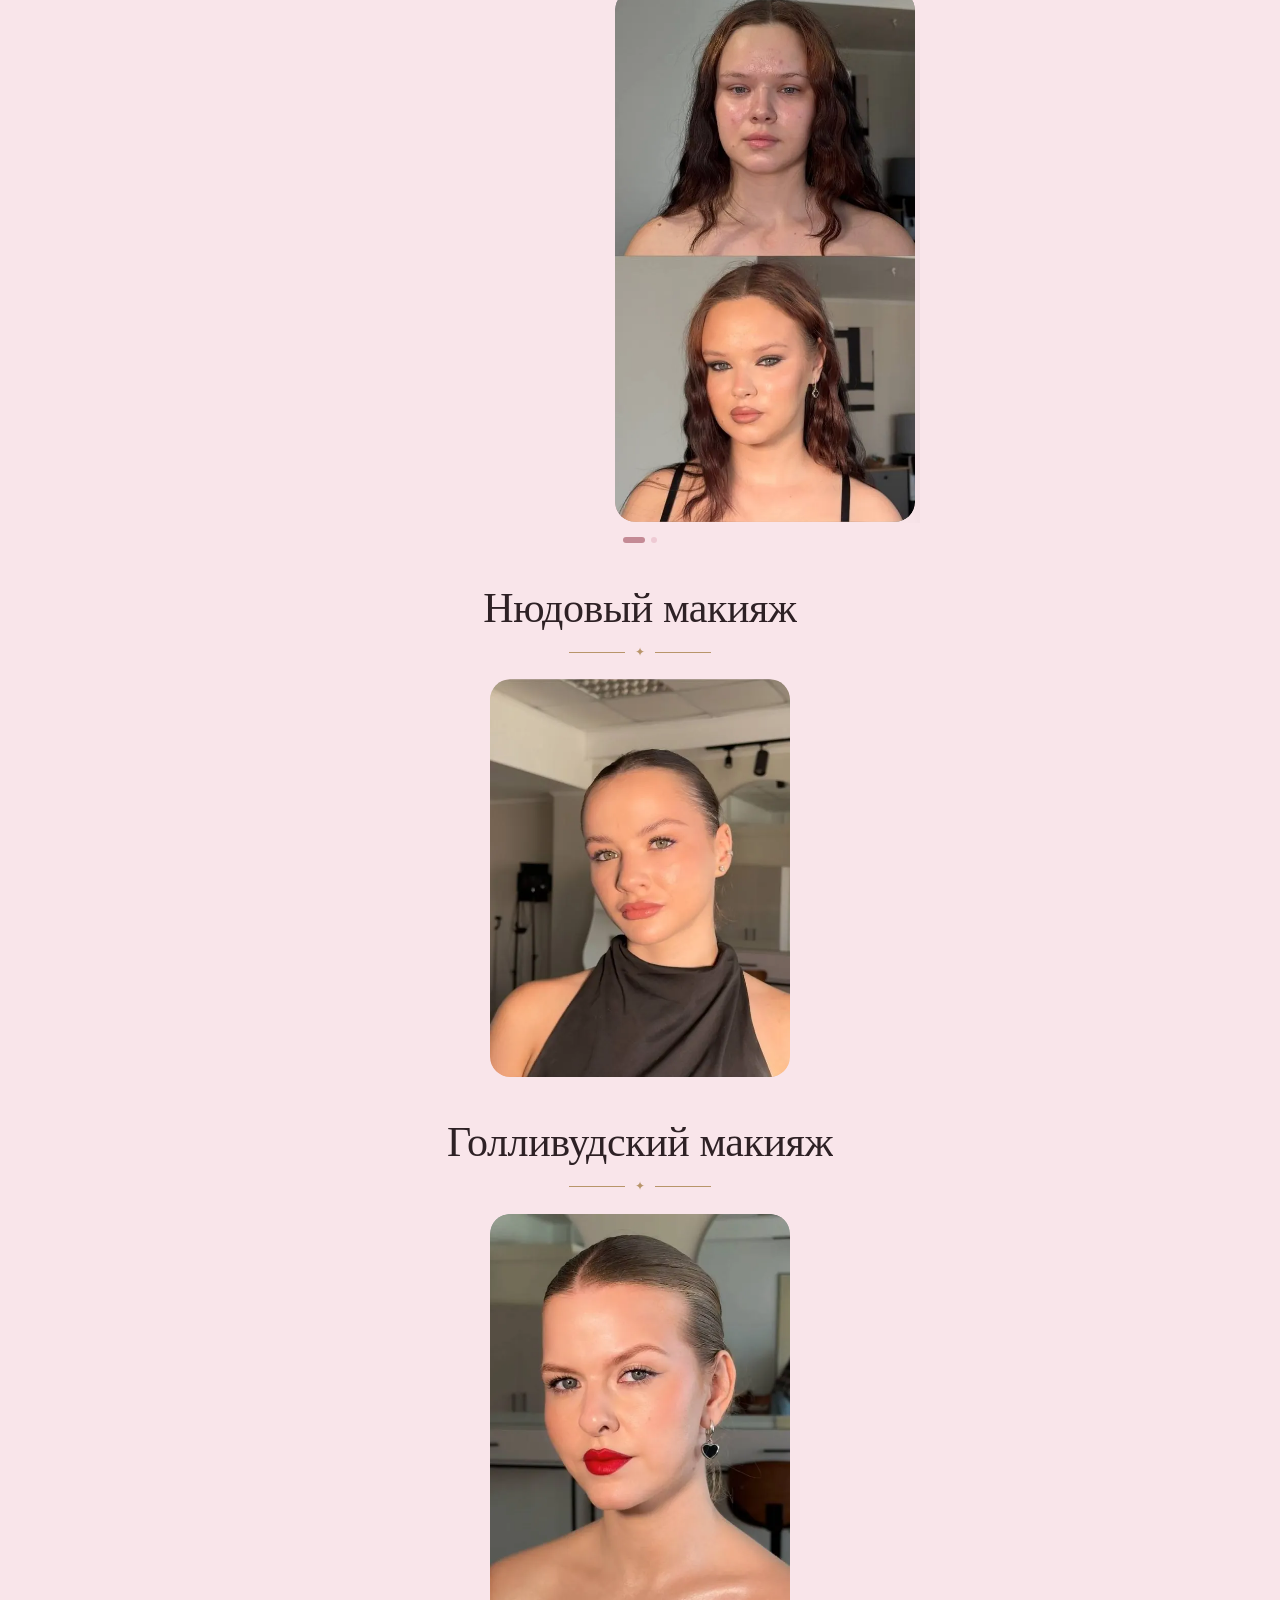
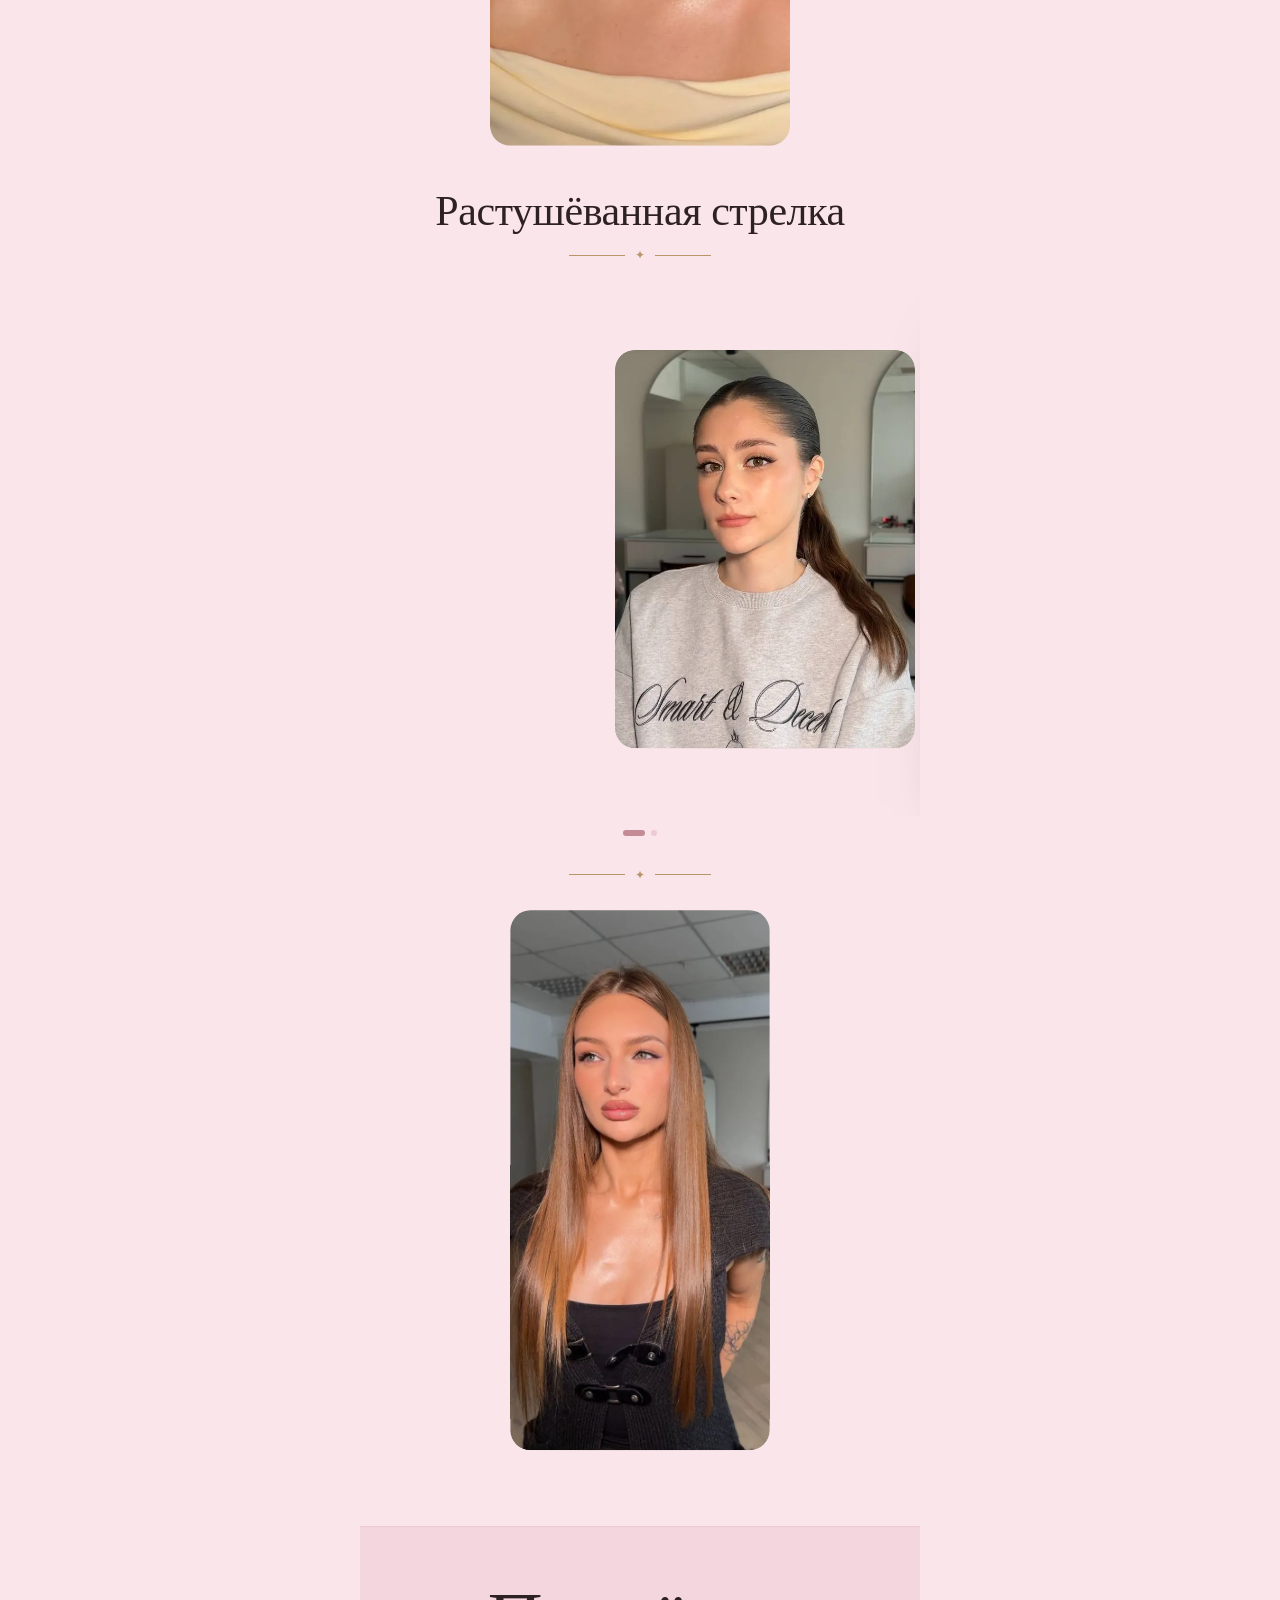
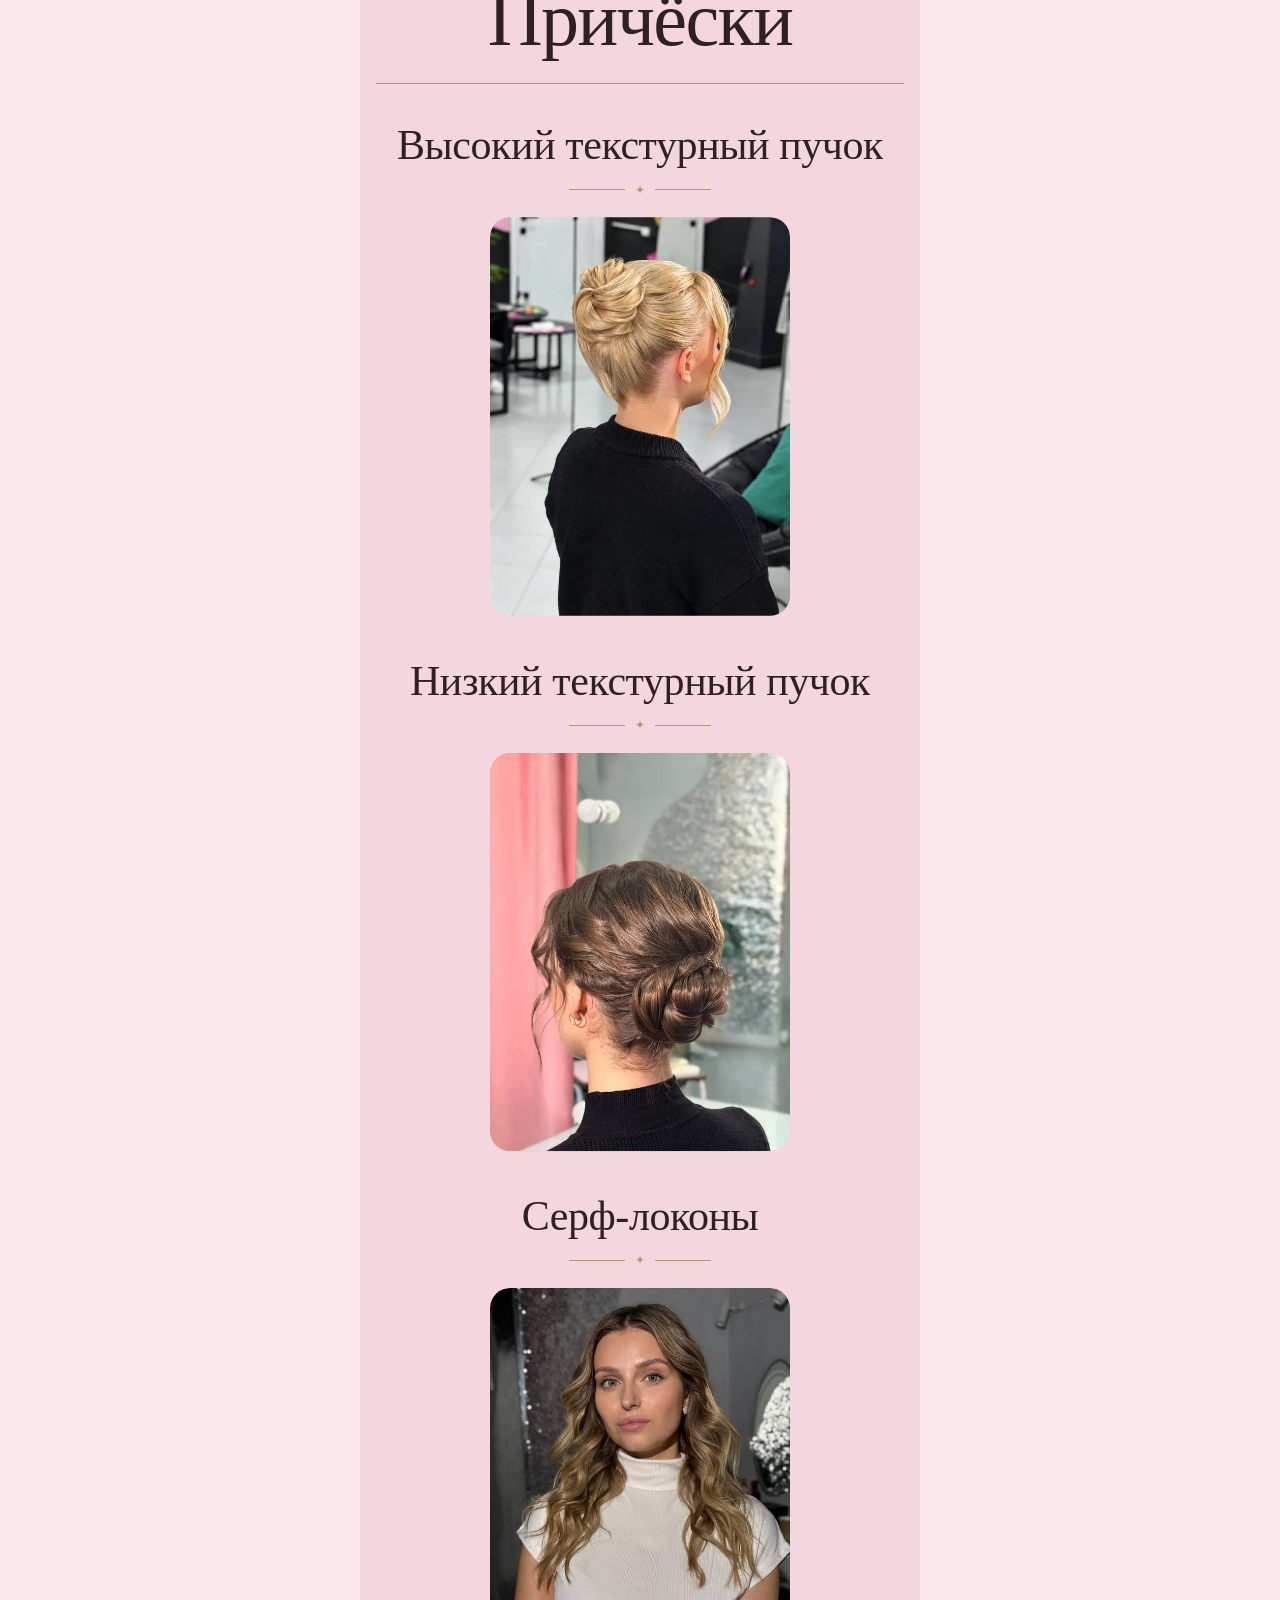
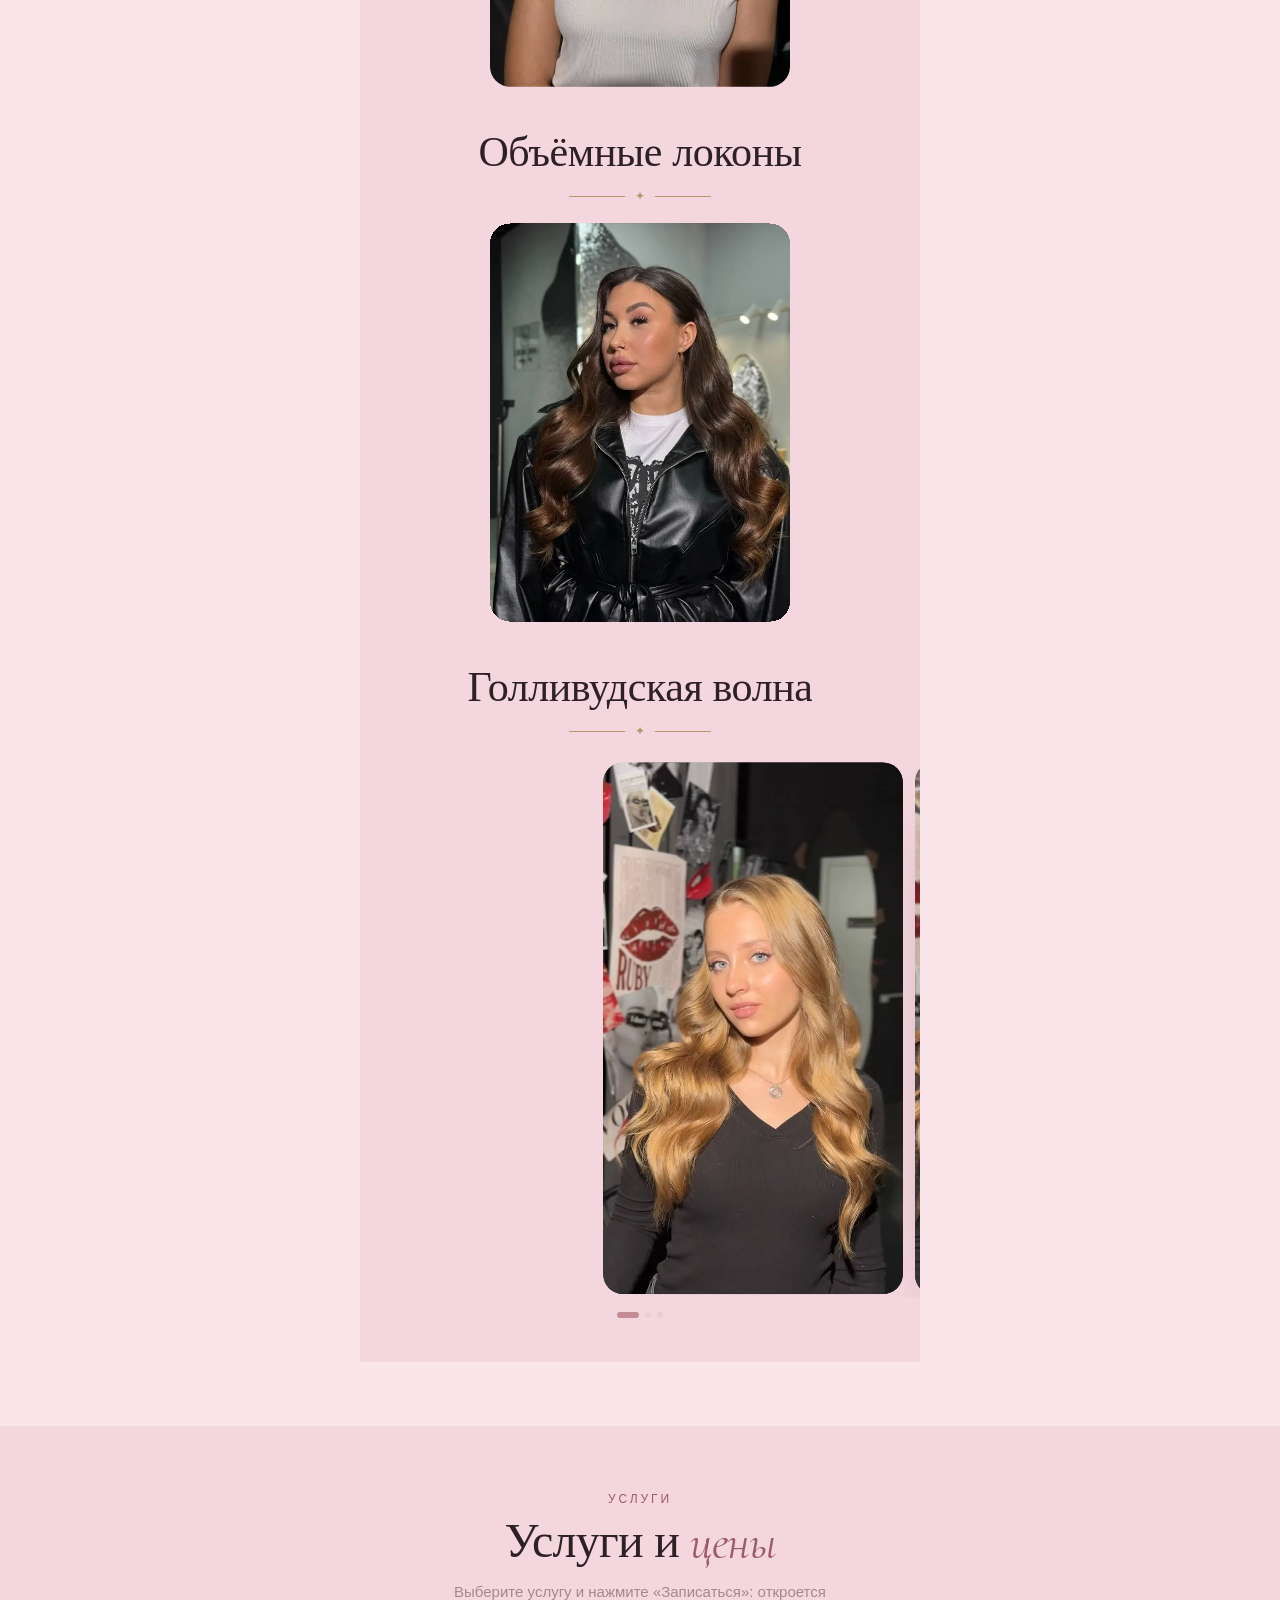
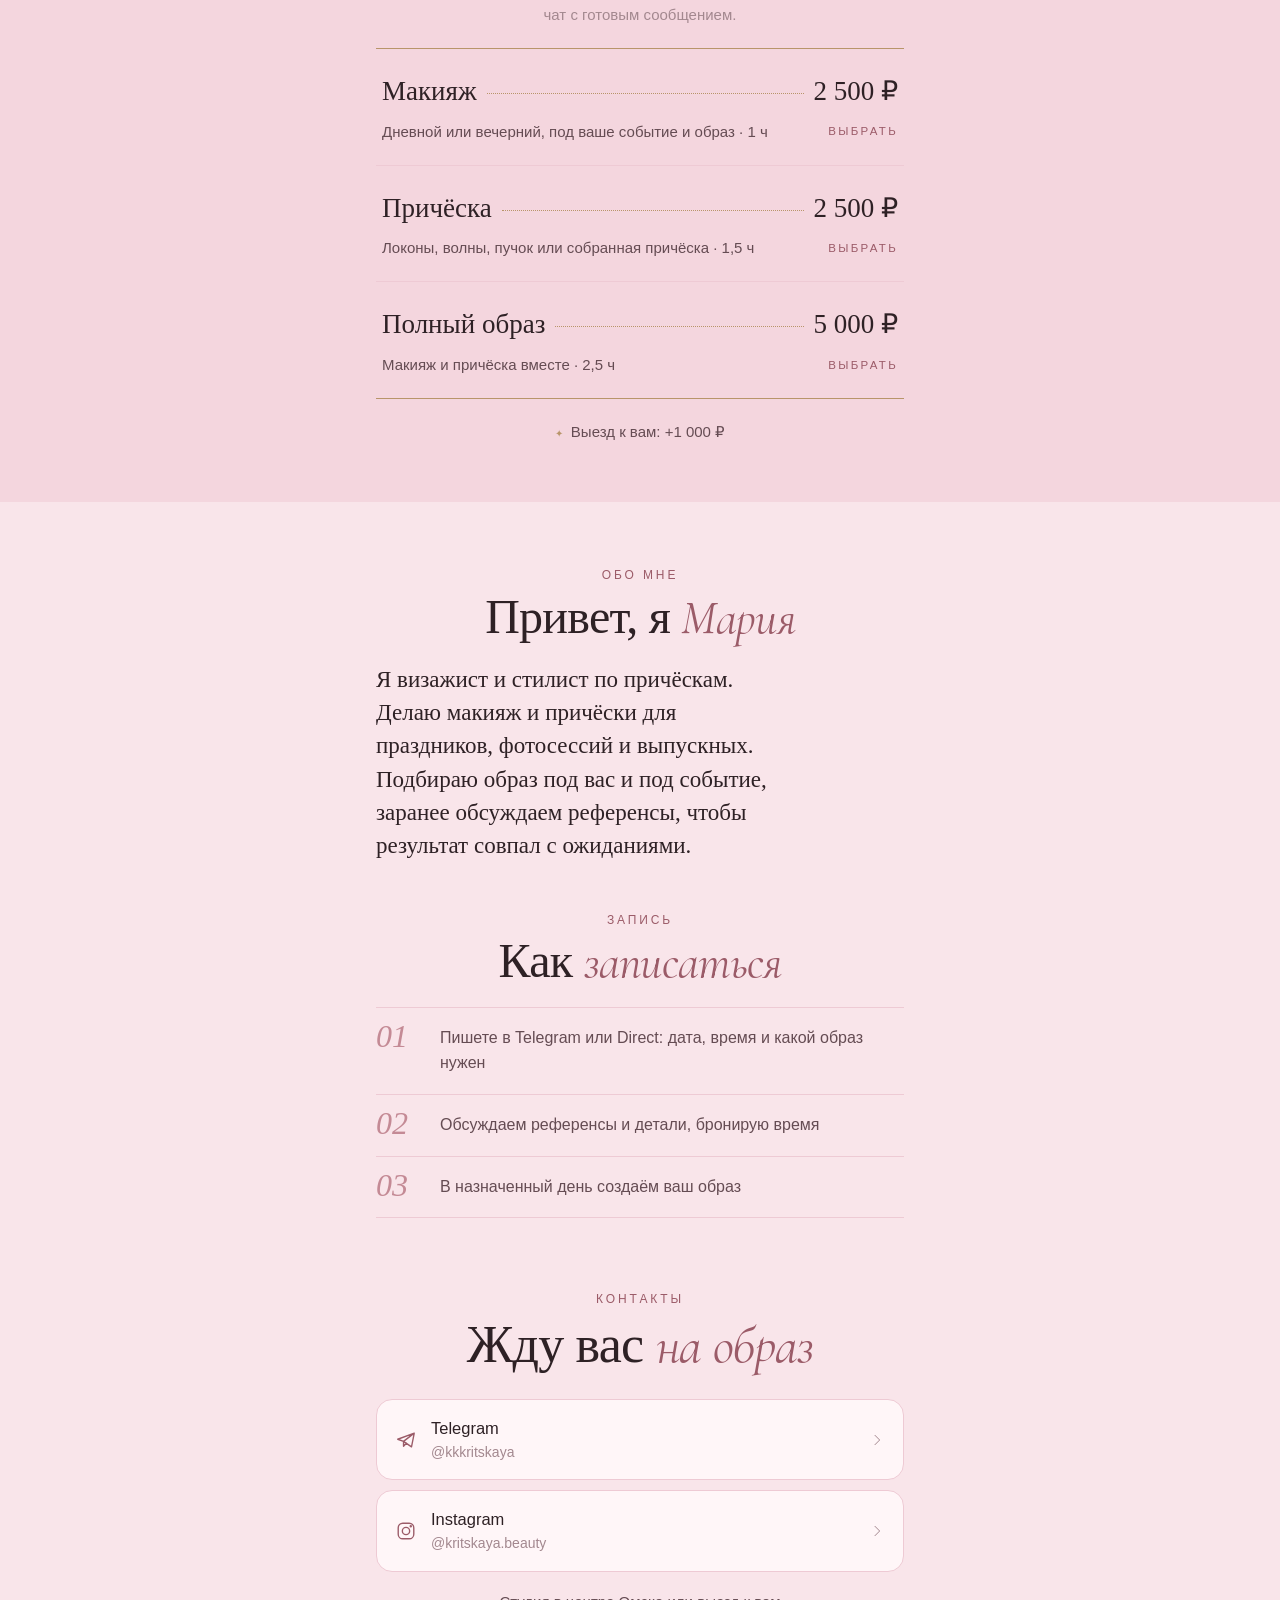
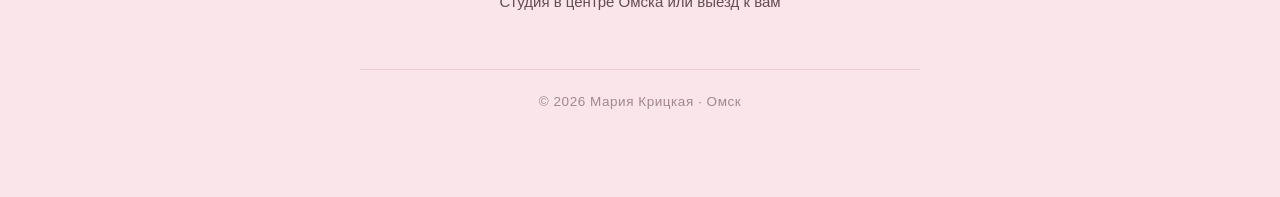
==== commit c7c4f74a: "В блоках сначала фото, потом видео Co-Authored-By: Claude Opus 5.5 <noreply@anthropic.com> Claude-Se" ====
--- a/index.html
+++ b/index.html
@@ -12,7 +12,7 @@
   <meta property="og:description" content="Портфолио, цены и запись в пару касаний">
   <meta property="og:image" content="https://egorkiczkij.github.io/kritskaya-beauty/photos/cover.jpg">
   <link rel="stylesheet" href="fonts/fonts.css">
-  <meta name="build" content="1792608636">
+  <meta name="build" content="1792608746">
   <script>
     // Браузер Telegram держит старую копию сайта до 10 минут. Проверяем номер свежей версии и обновляемся.
     (function () {
@@ -28,7 +28,7 @@
     })();
   </script>
   <link rel="preload" as="image" href="photos/s/avatar.webp" fetchpriority="high">
-  <link rel="stylesheet" href="styles.css?v=1792608636">
+  <link rel="stylesheet" href="styles.css?v=1792608746">
 </head>
 <body>
   <nav class="topnav" id="topnav" aria-label="Разделы">
@@ -143,8 +143,8 @@
     </div>
   </div>
 
-  <script src="photos/s/thumbs.js?v=1792608636" defer></script>
-  <script src="config.js?v=1792608636" defer></script>
-  <script src="app.js?v=1792608636" defer></script>
+  <script src="photos/s/thumbs.js?v=1792608746" defer></script>
+  <script src="config.js?v=1792608746" defer></script>
+  <script src="app.js?v=1792608746" defer></script>
 </body>
 </html>
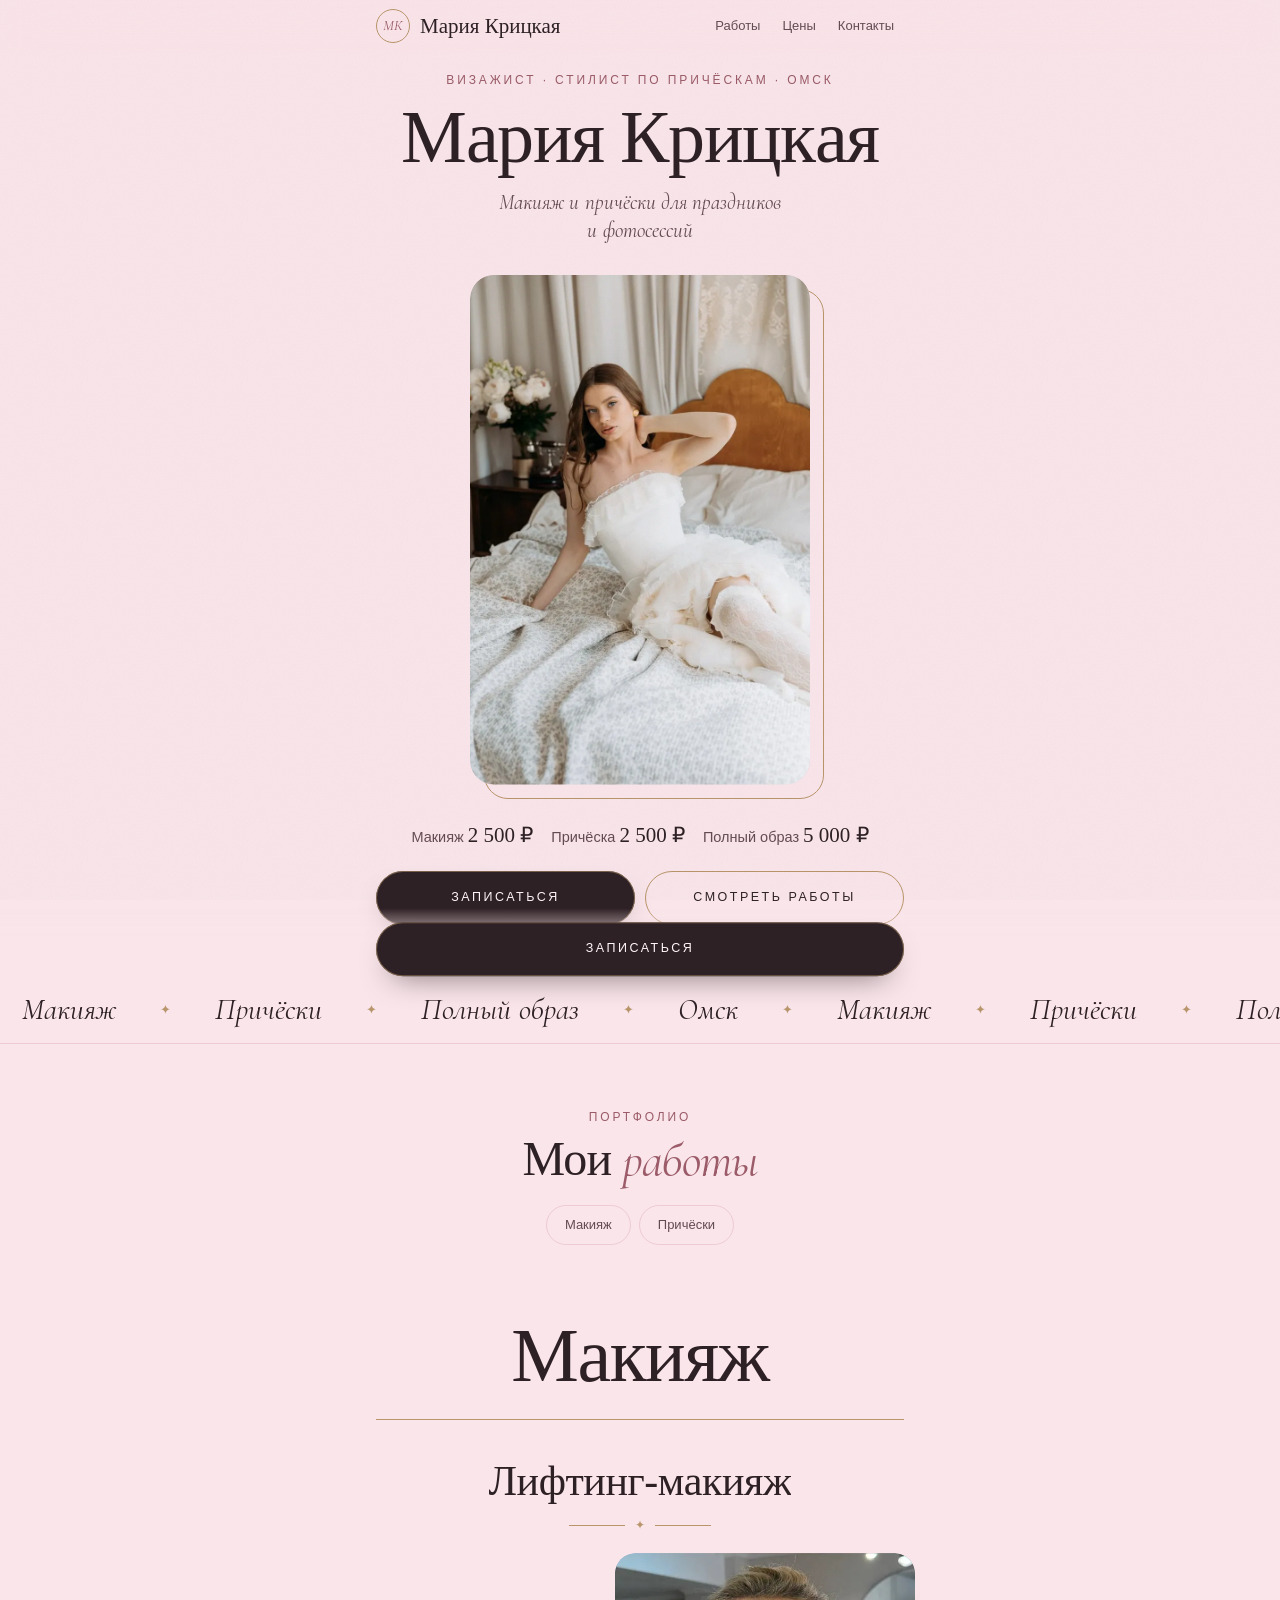
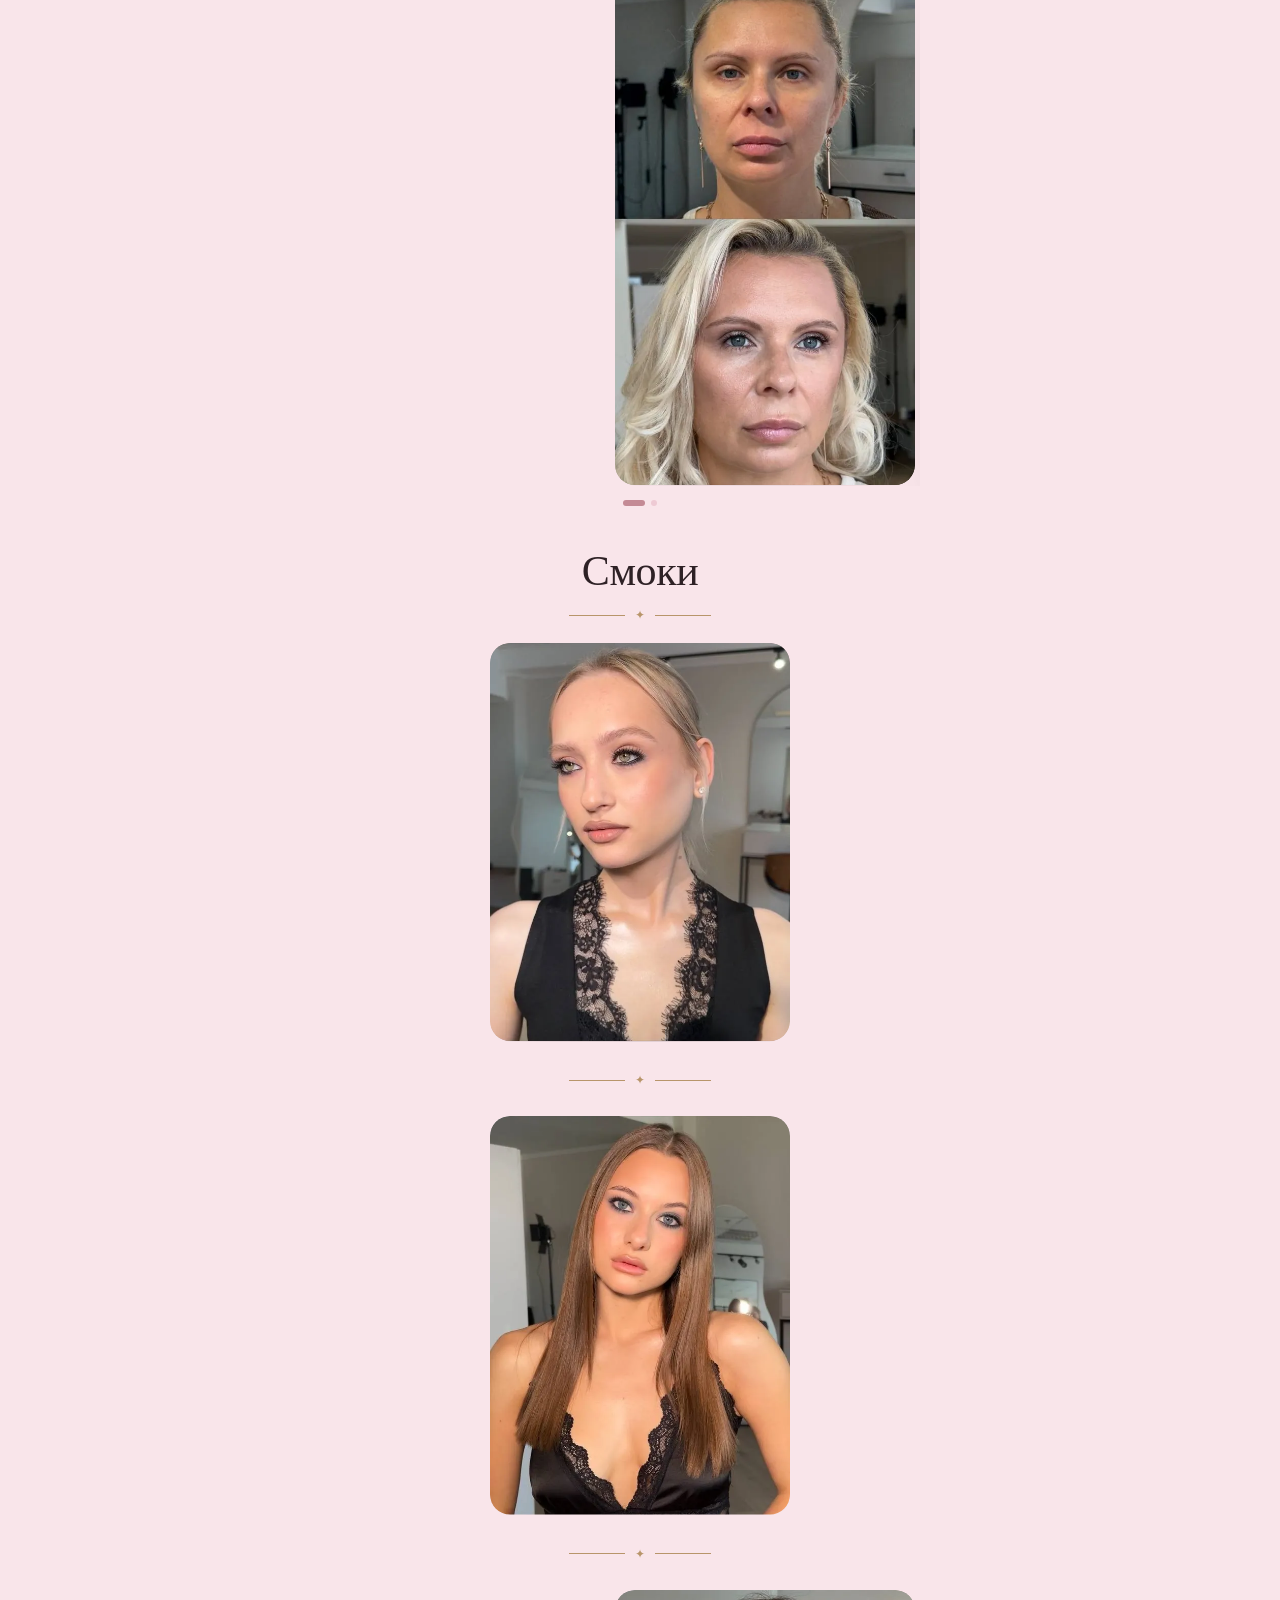
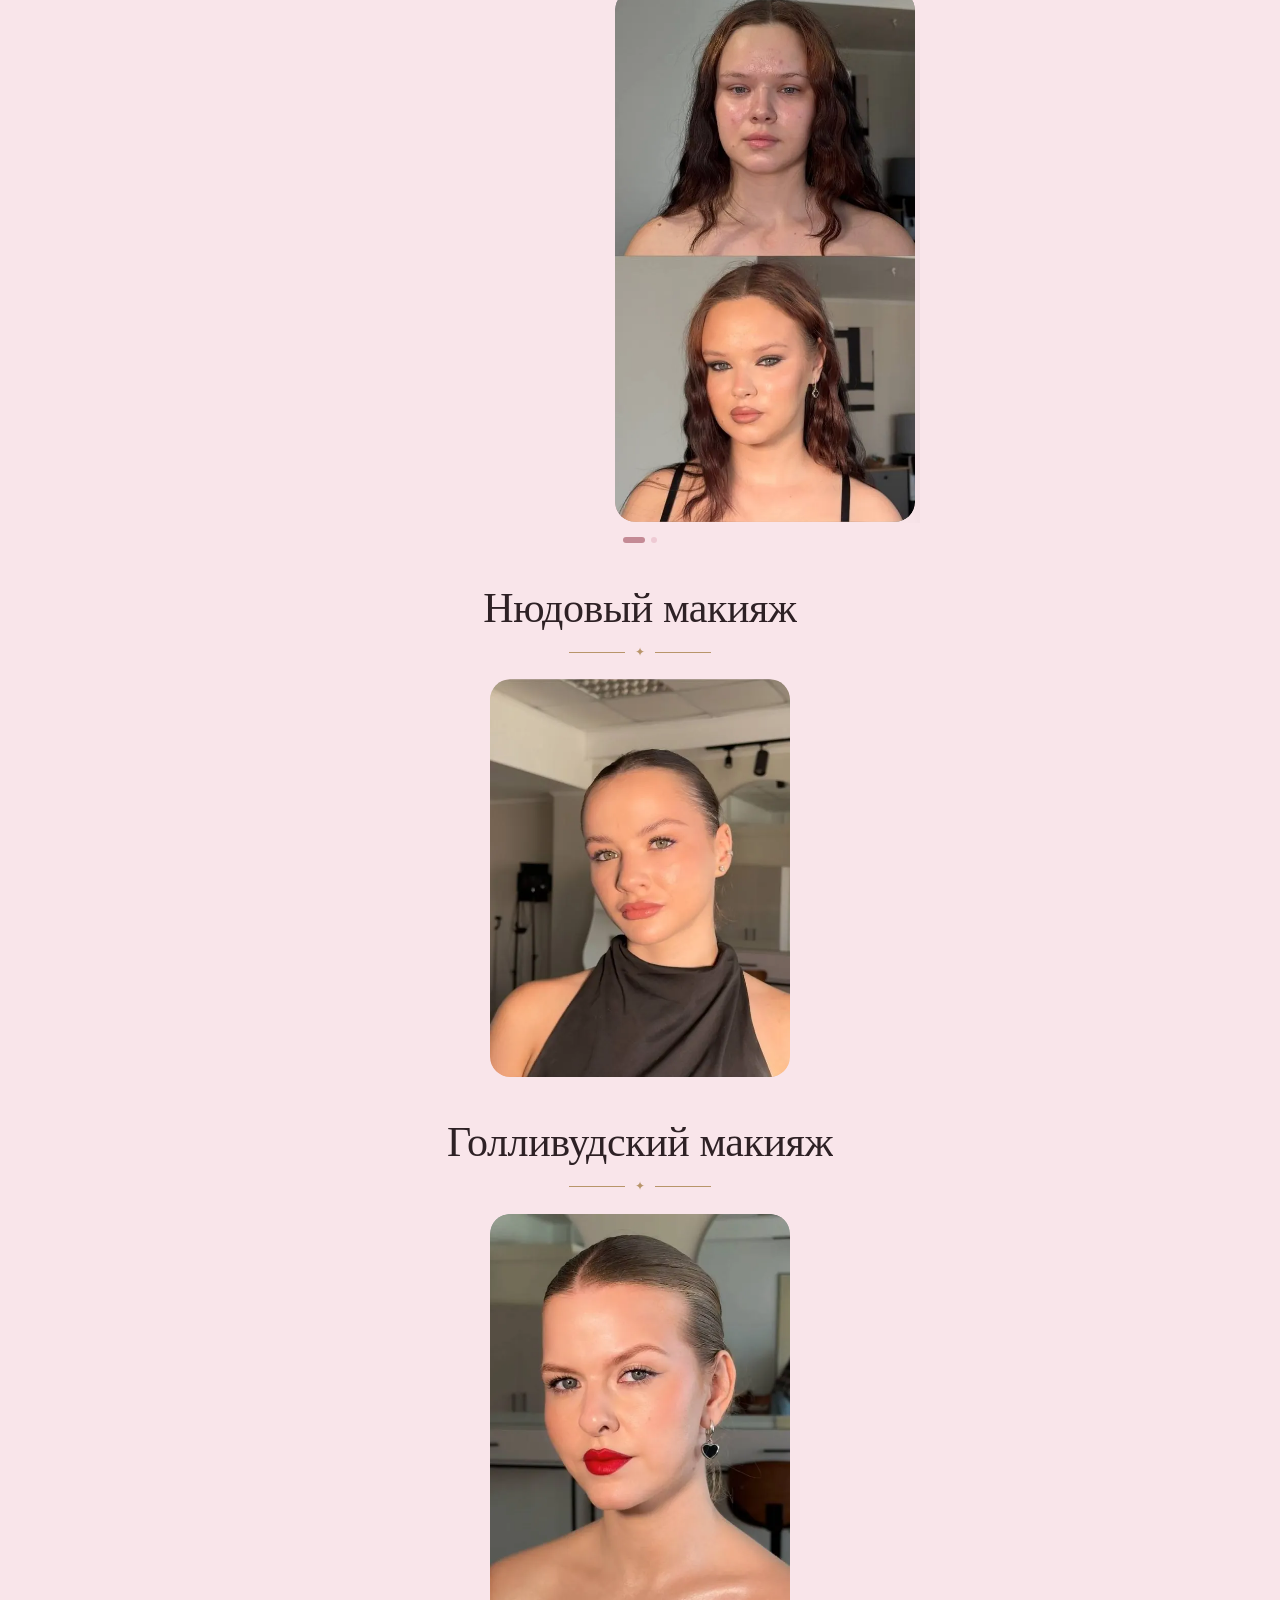
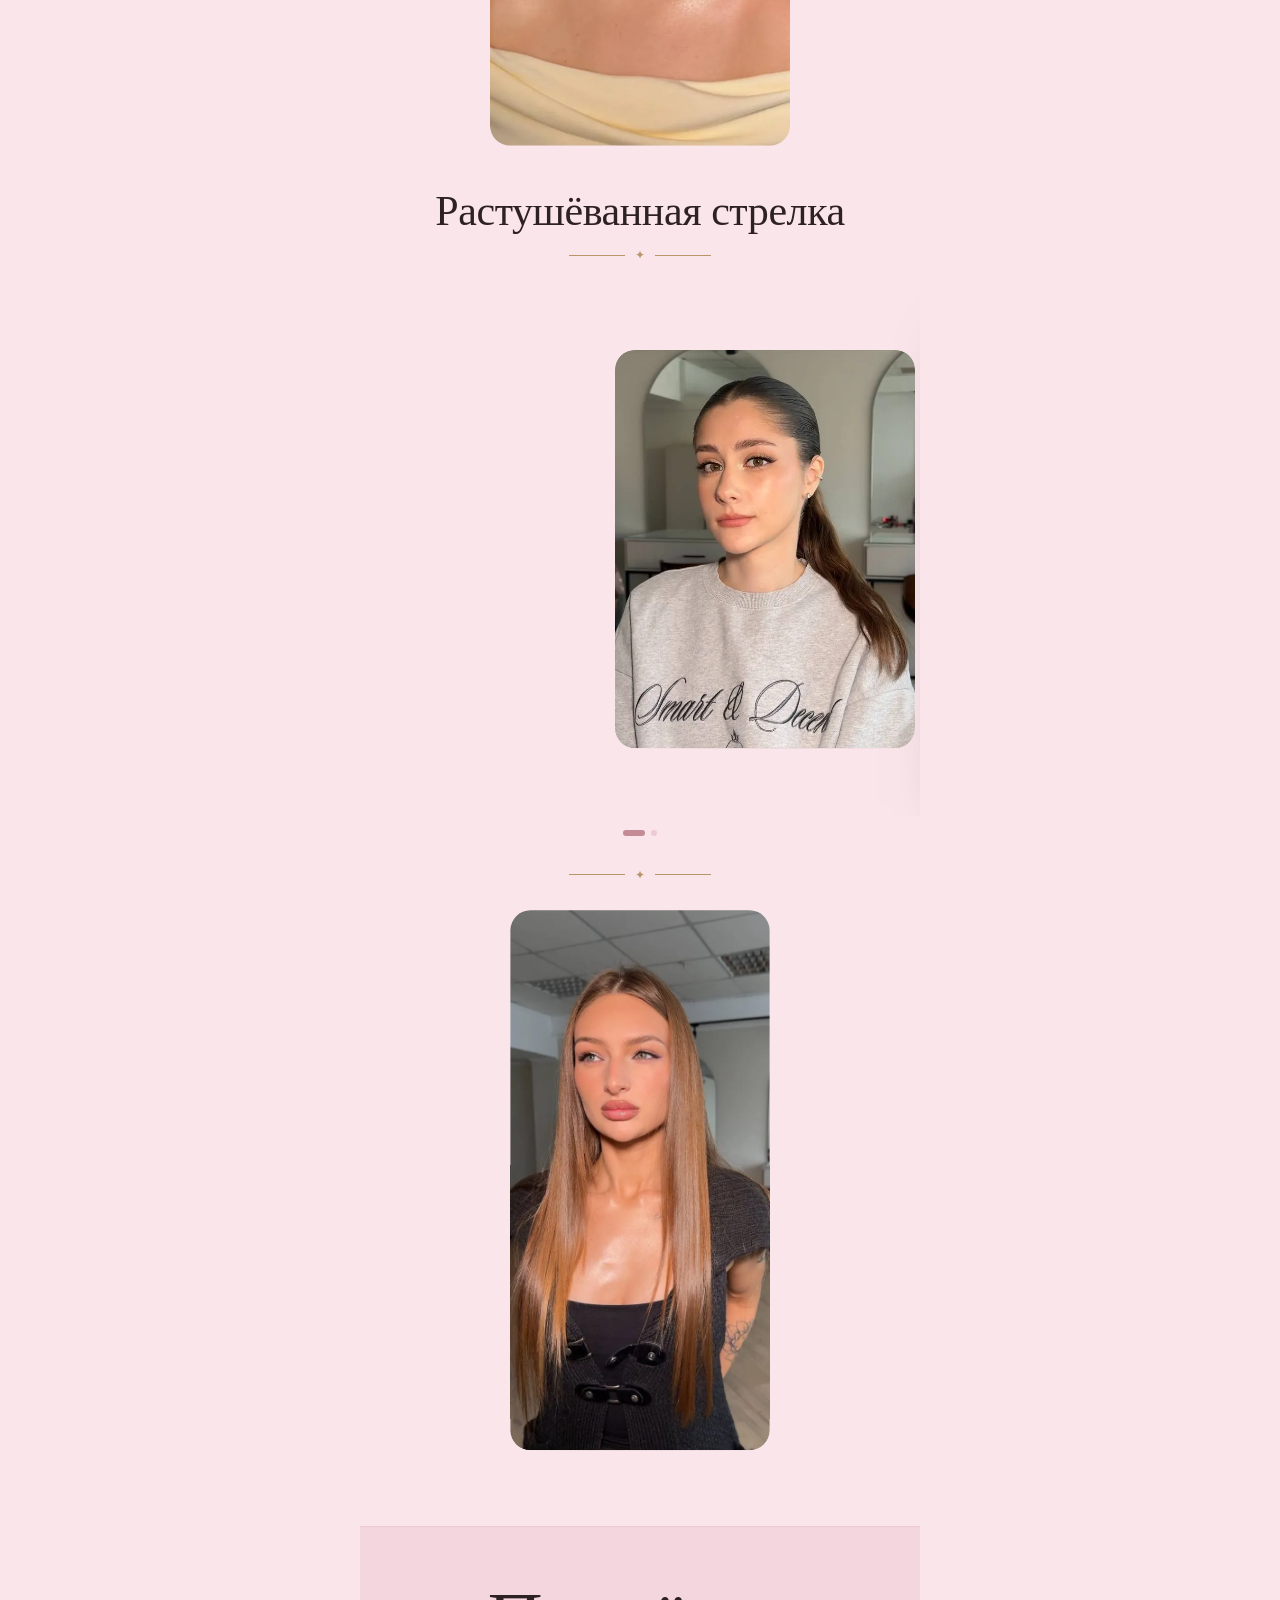
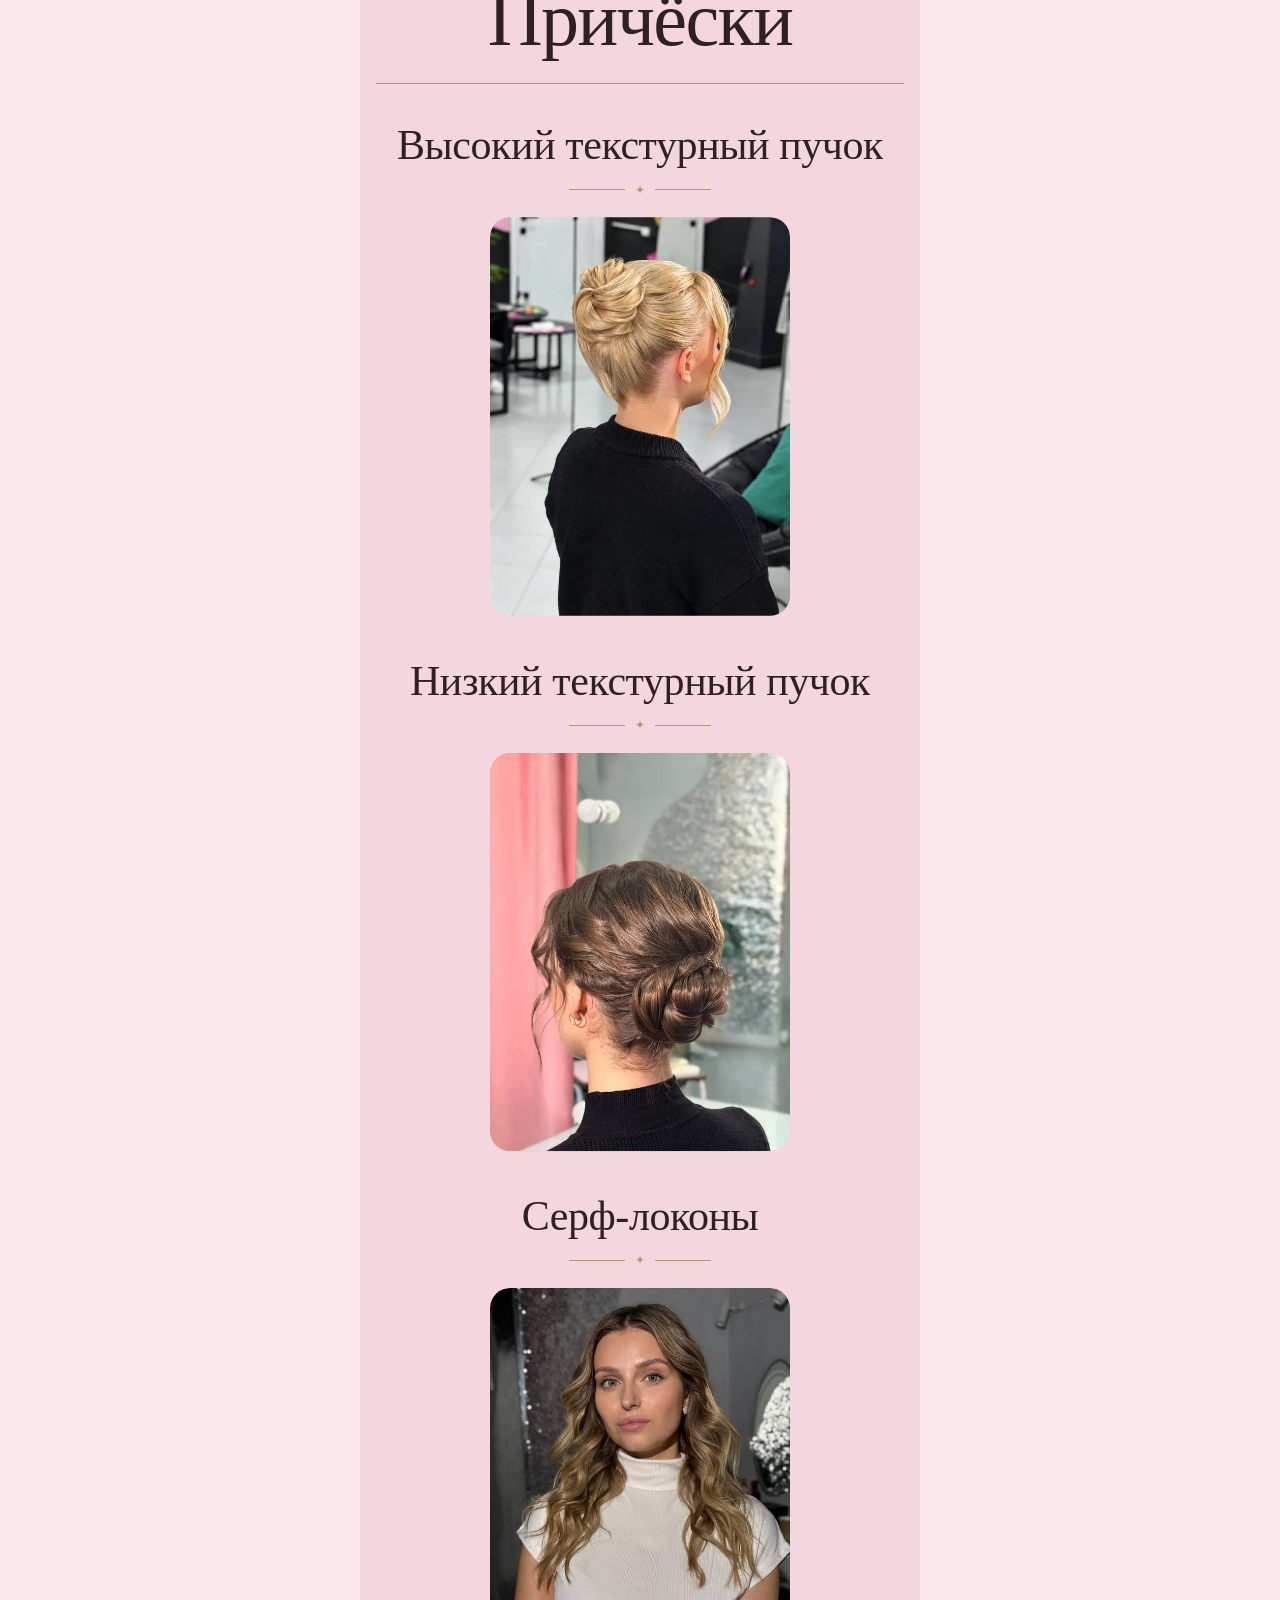
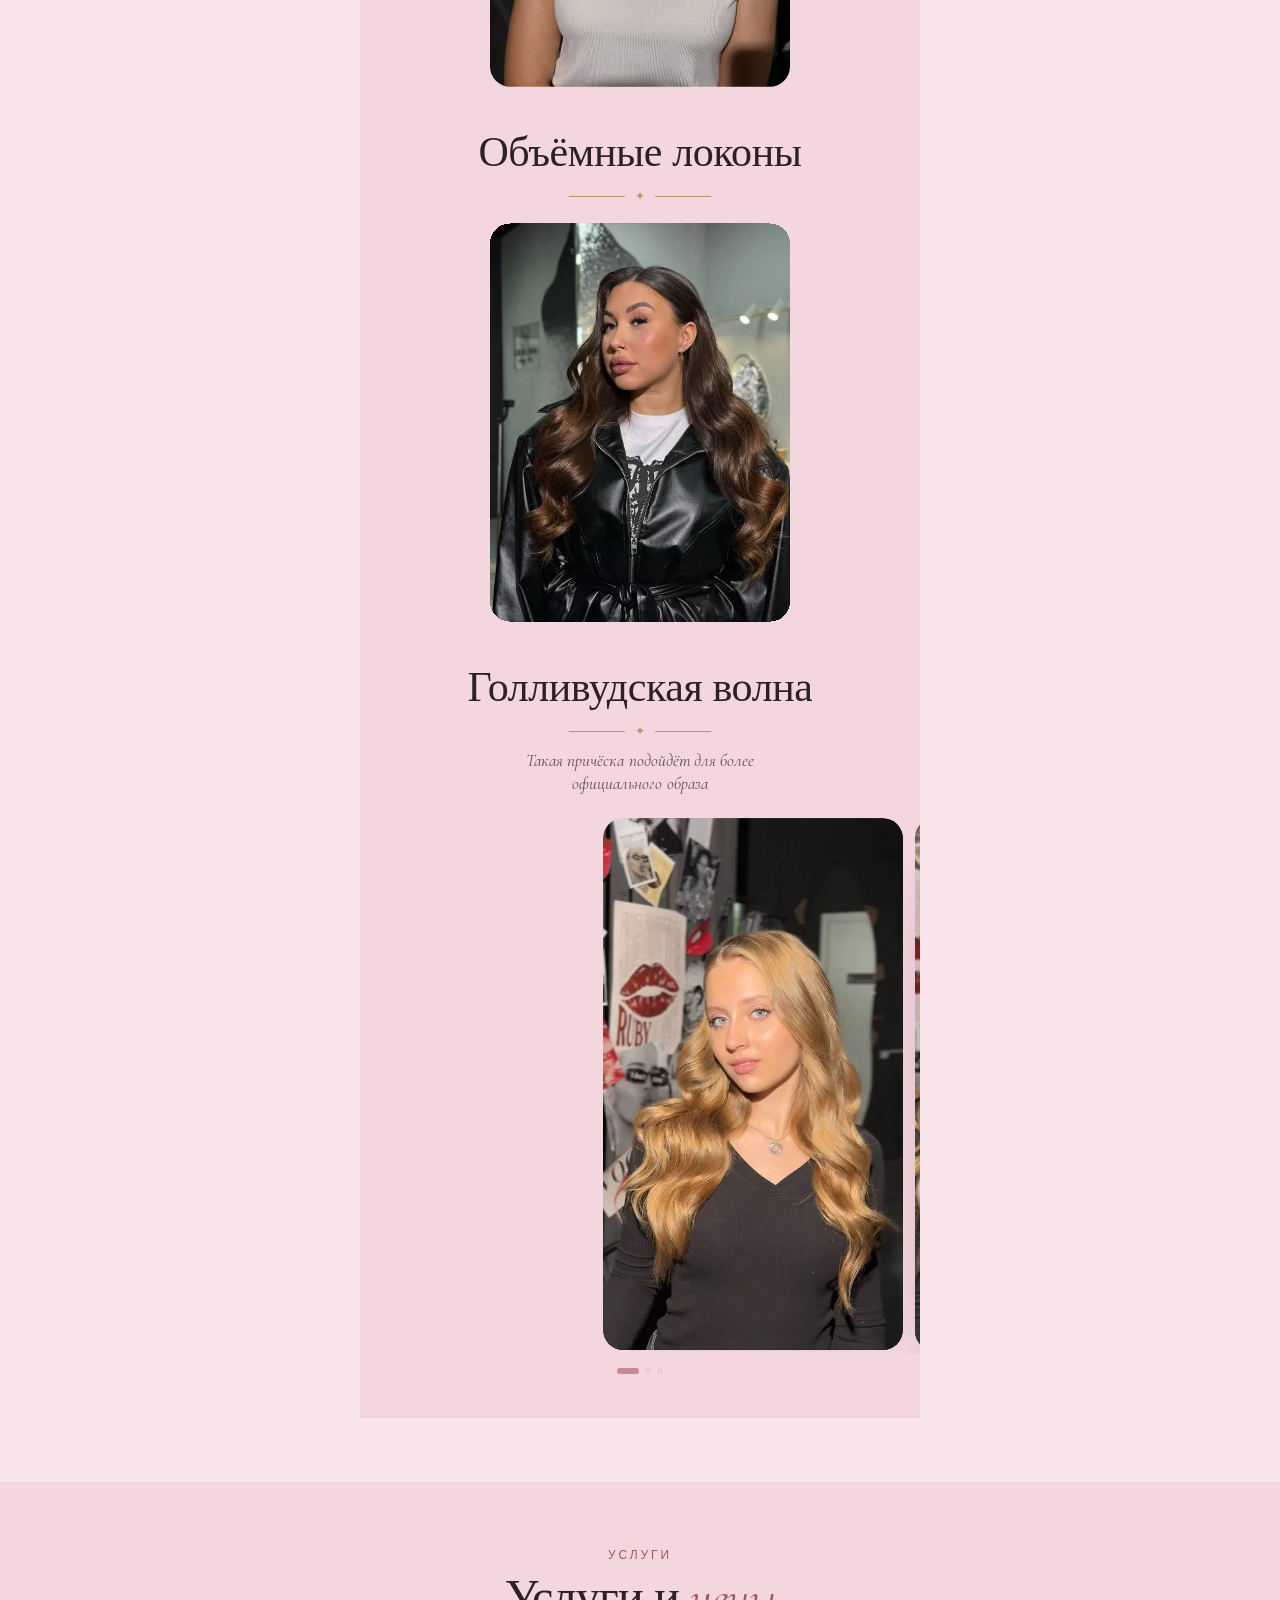
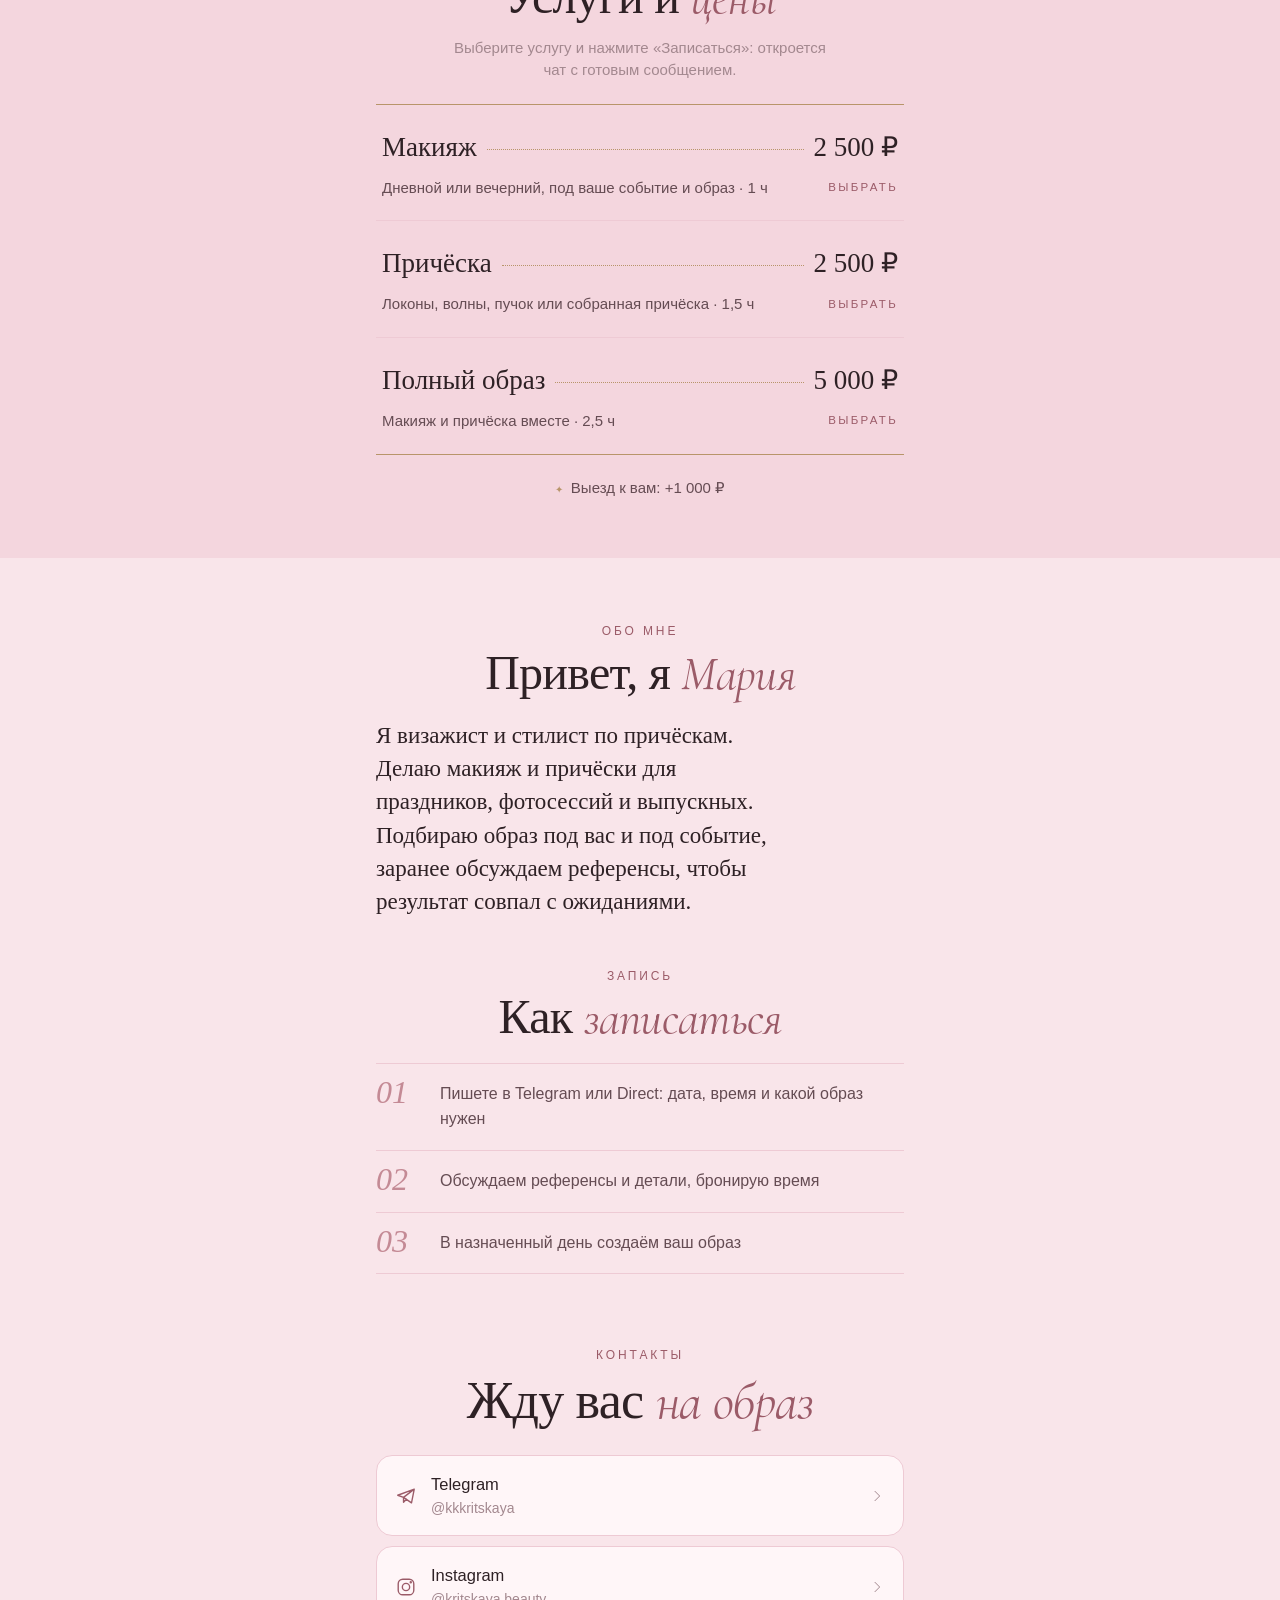
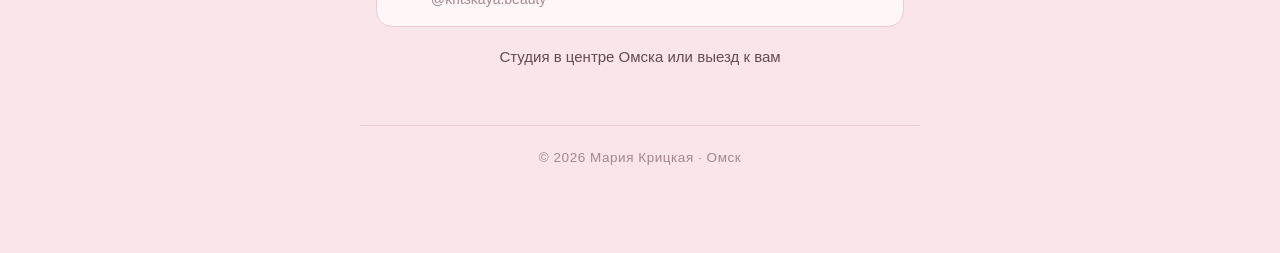
==== commit 586e30b3: "Одно постоянное название у блока, страница не прыгает при листании Подпись про официальный образ сто" ====
--- a/index.html
+++ b/index.html
@@ -12,7 +12,7 @@
   <meta property="og:description" content="Портфолио, цены и запись в пару касаний">
   <meta property="og:image" content="https://egorkiczkij.github.io/kritskaya-beauty/photos/cover.jpg">
   <link rel="stylesheet" href="fonts/fonts.css">
-  <meta name="build" content="1792608746">
+  <meta name="build" content="1792609079">
   <script>
     // Браузер Telegram держит старую копию сайта до 10 минут. Проверяем номер свежей версии и обновляемся.
     (function () {
@@ -28,7 +28,7 @@
     })();
   </script>
   <link rel="preload" as="image" href="photos/s/avatar.webp" fetchpriority="high">
-  <link rel="stylesheet" href="styles.css?v=1792608746">
+  <link rel="stylesheet" href="styles.css?v=1792609079">
 </head>
 <body>
   <nav class="topnav" id="topnav" aria-label="Разделы">
@@ -143,8 +143,8 @@
     </div>
   </div>
 
-  <script src="photos/s/thumbs.js?v=1792608746" defer></script>
-  <script src="config.js?v=1792608746" defer></script>
-  <script src="app.js?v=1792608746" defer></script>
+  <script src="photos/s/thumbs.js?v=1792609079" defer></script>
+  <script src="config.js?v=1792609079" defer></script>
+  <script src="app.js?v=1792609079" defer></script>
 </body>
 </html>
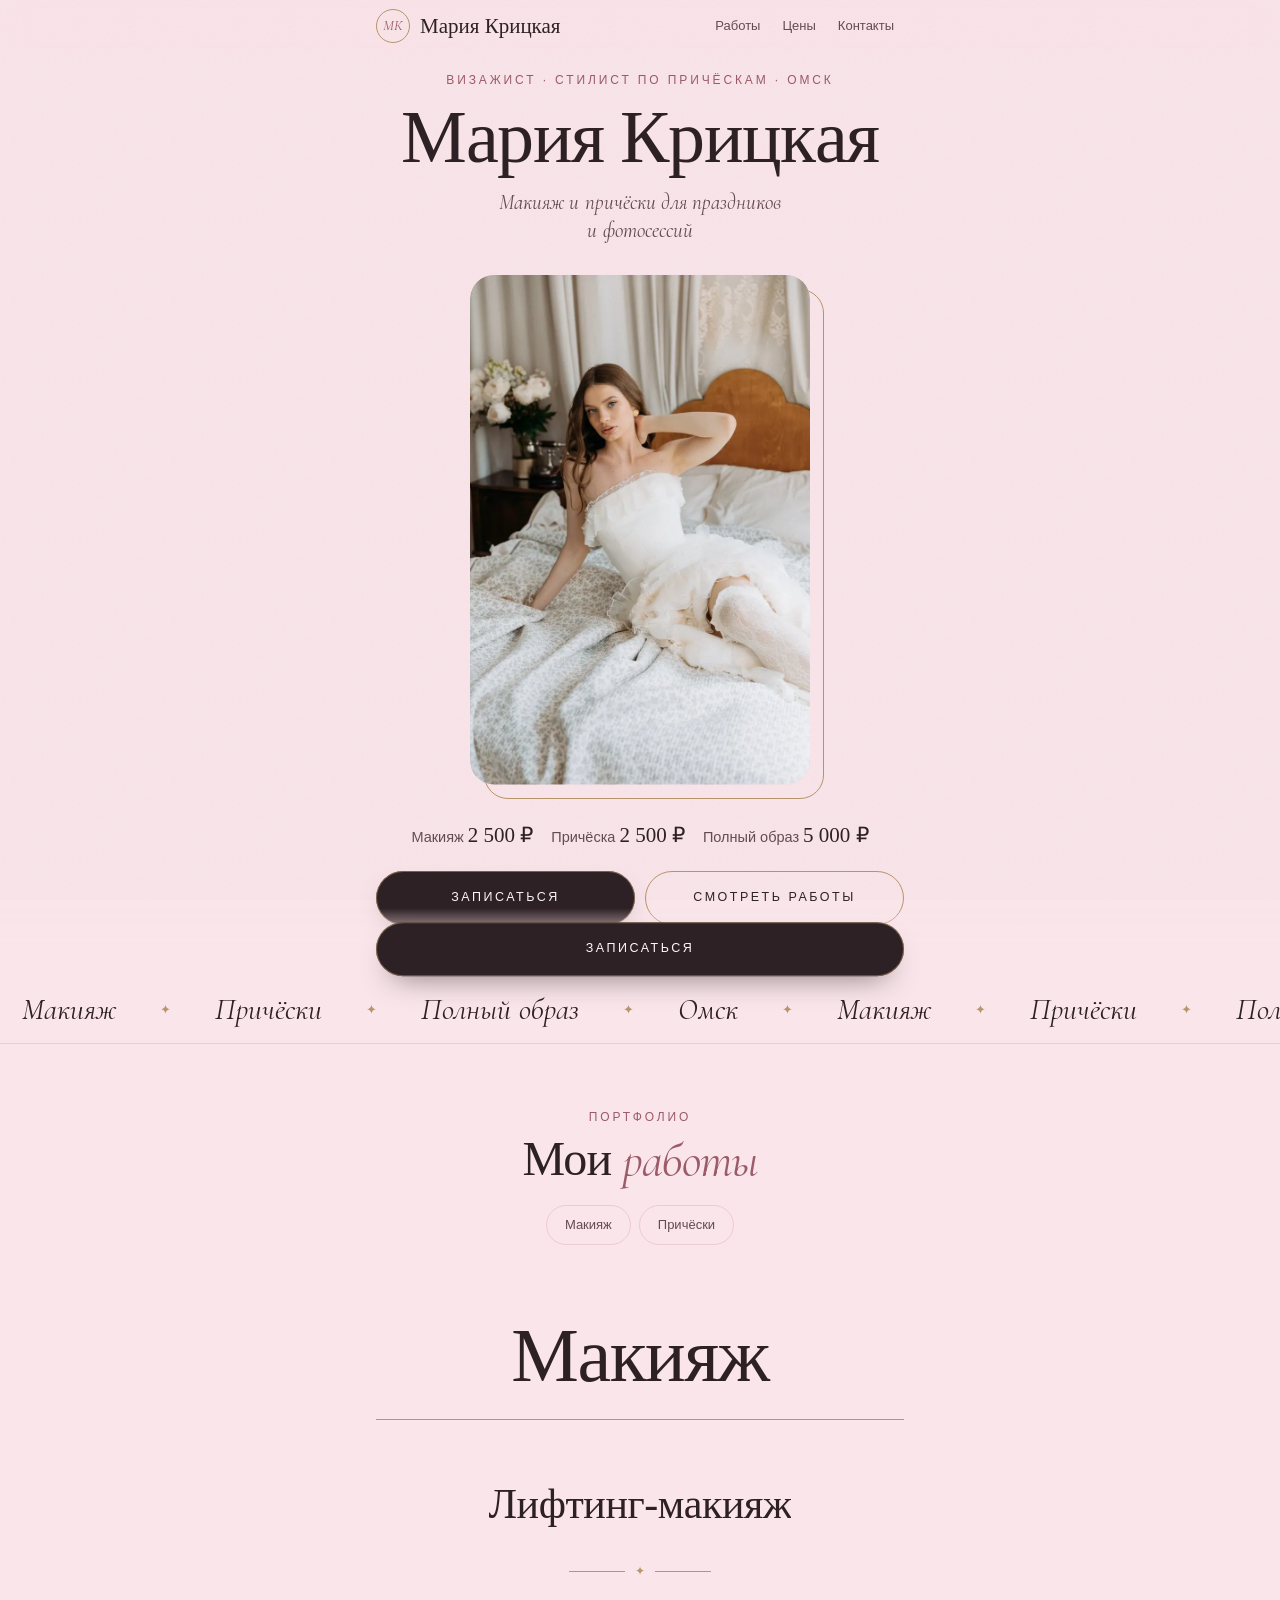
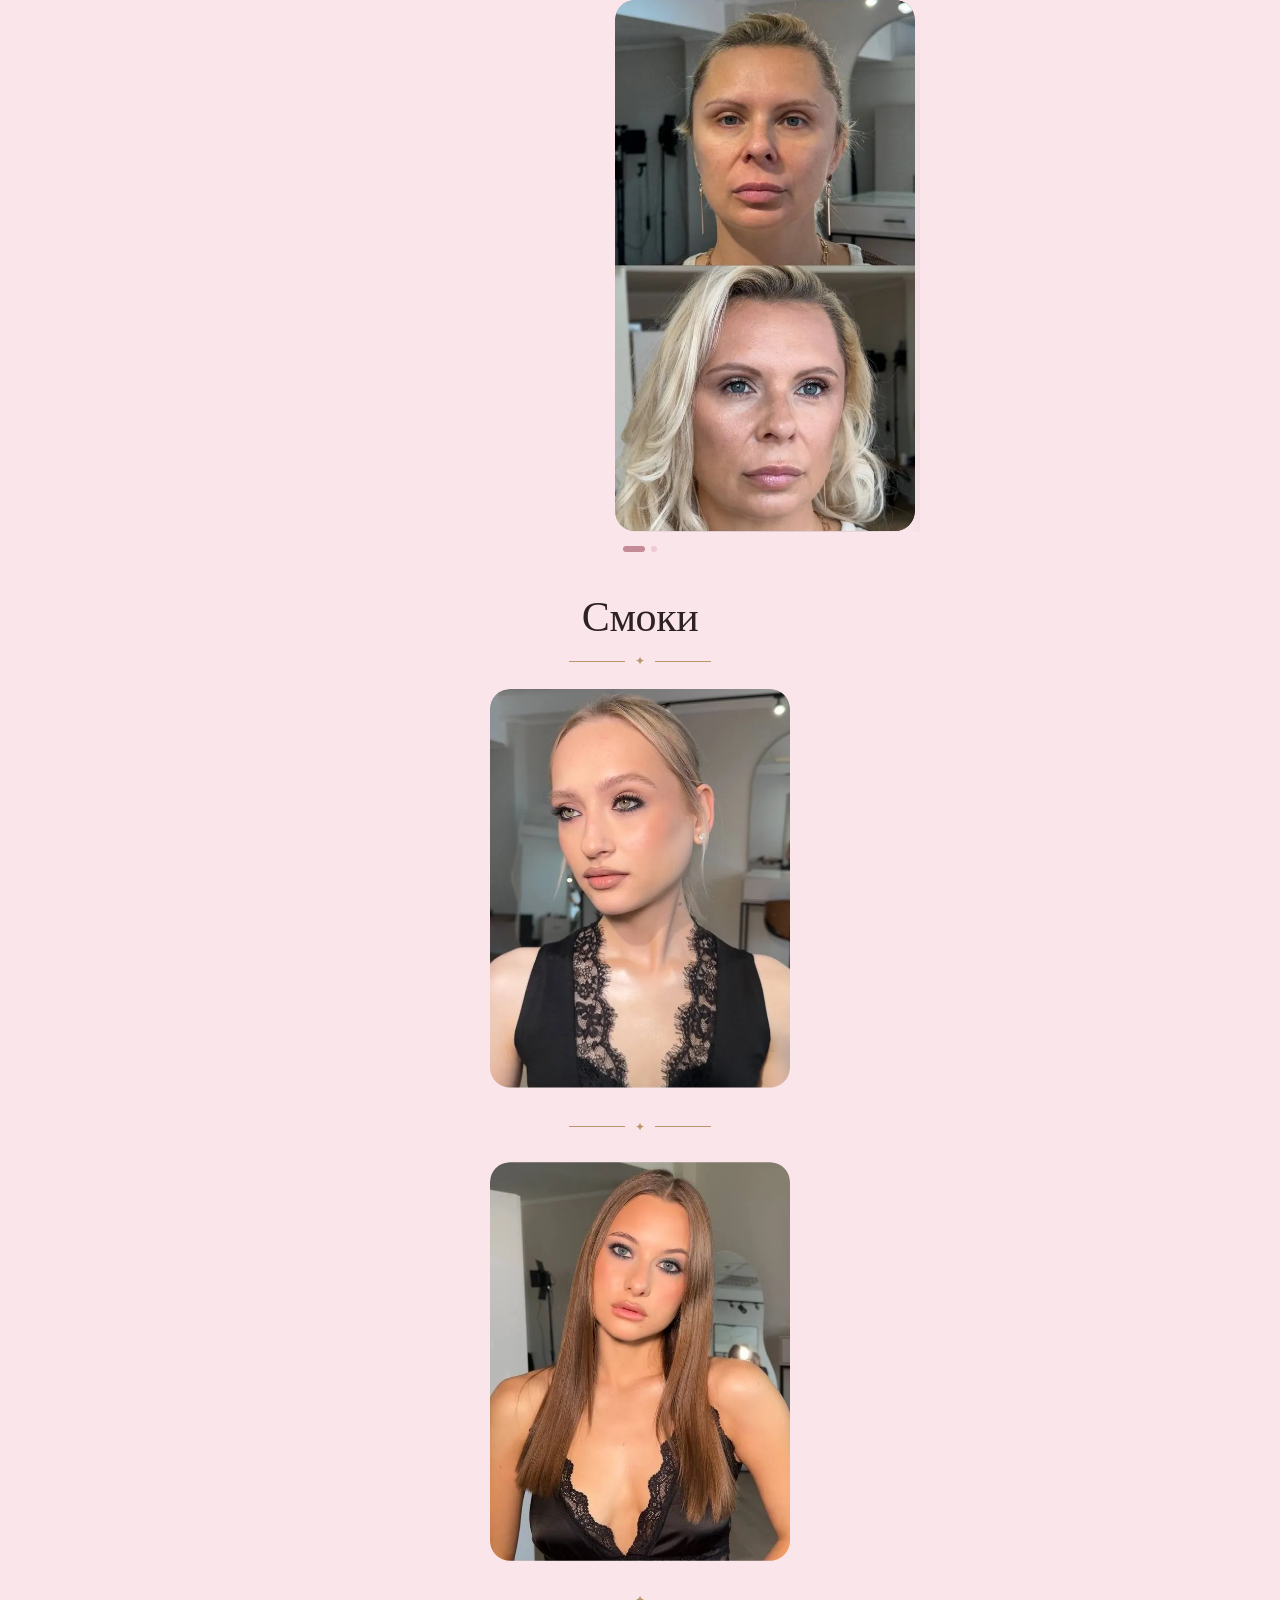
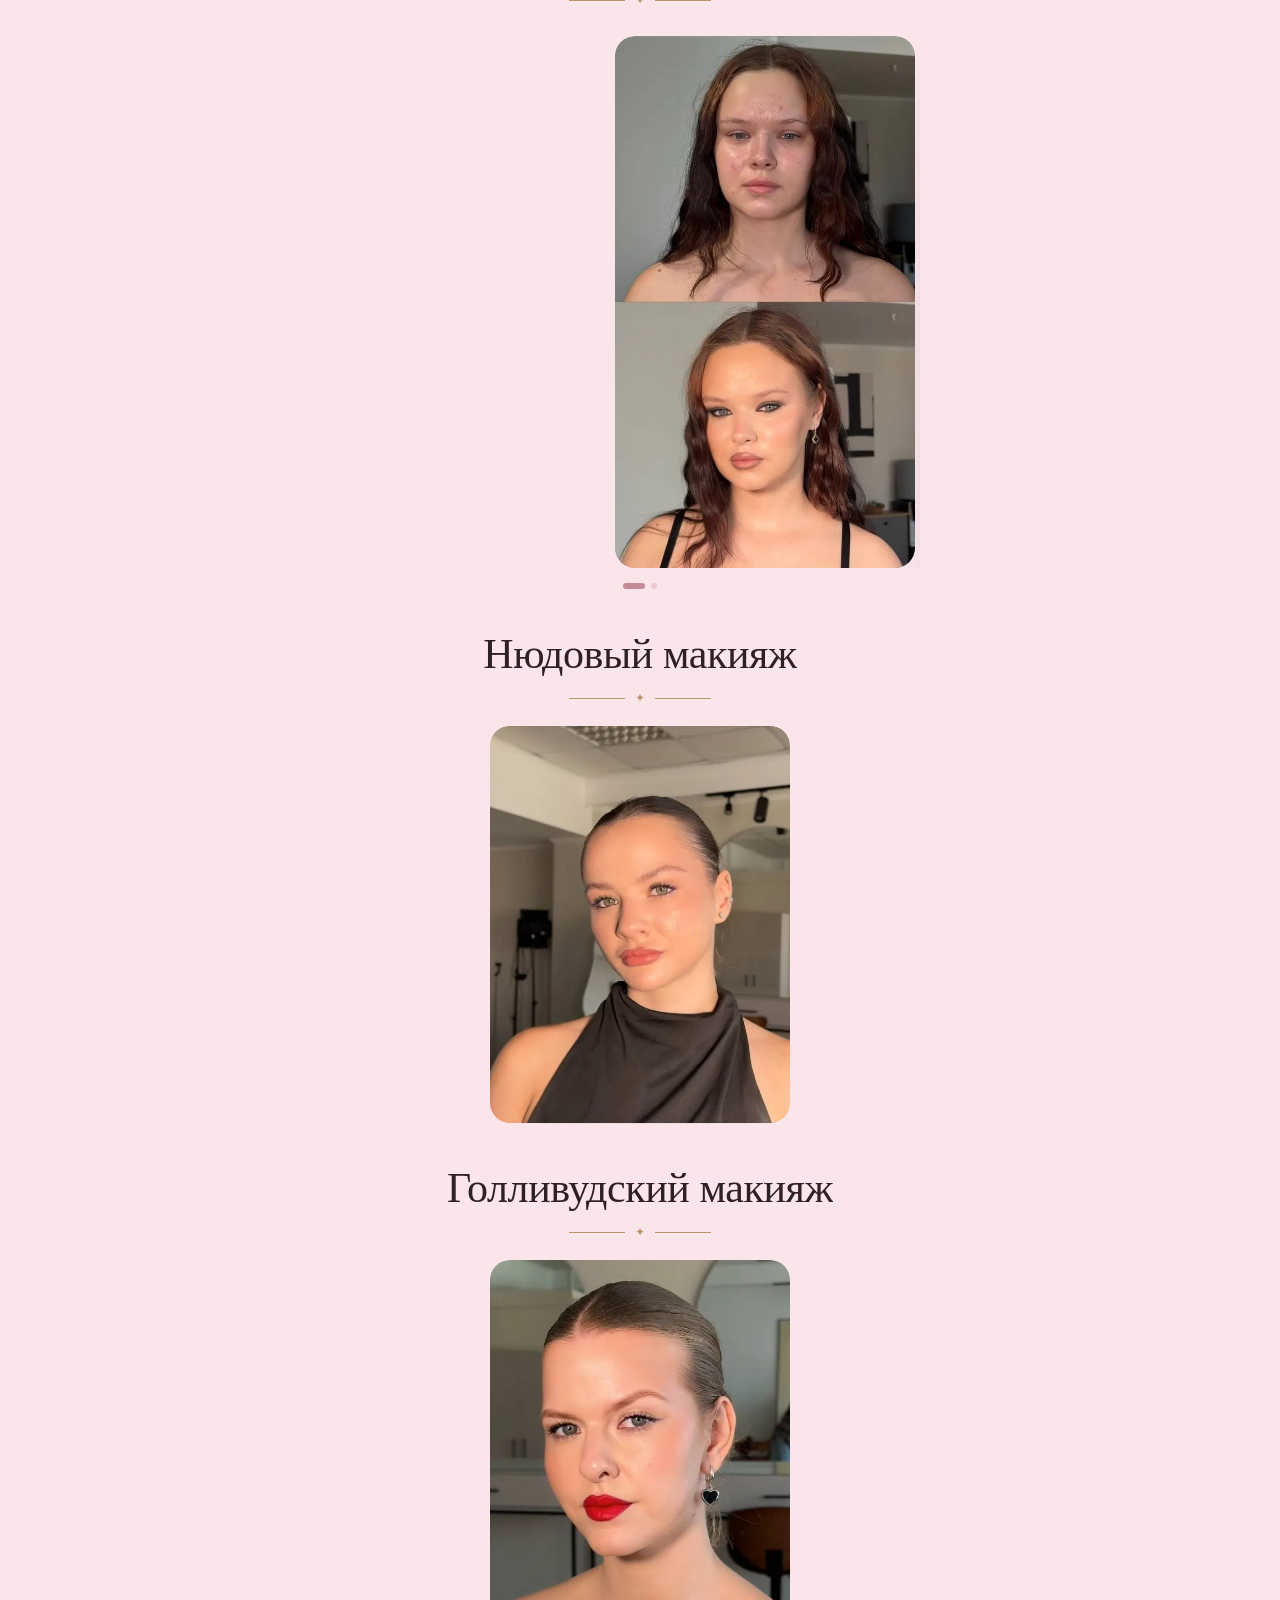
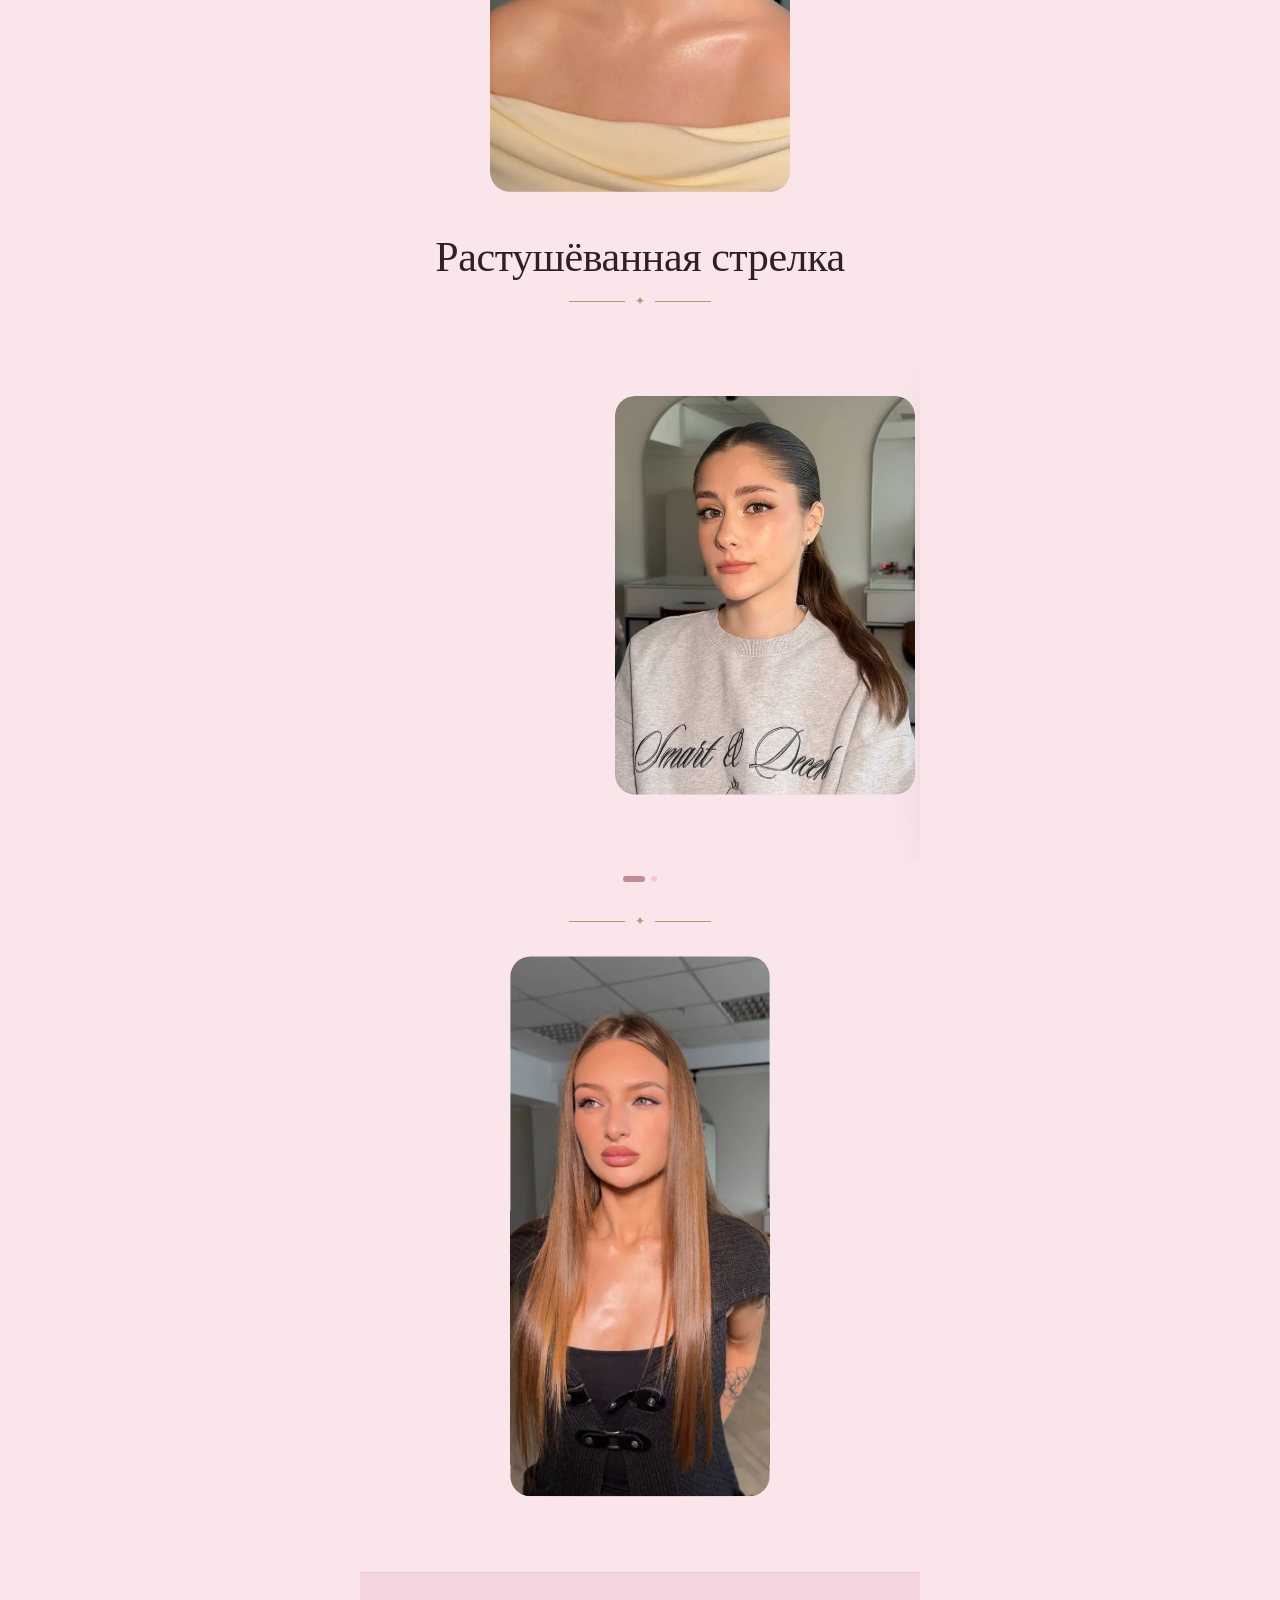
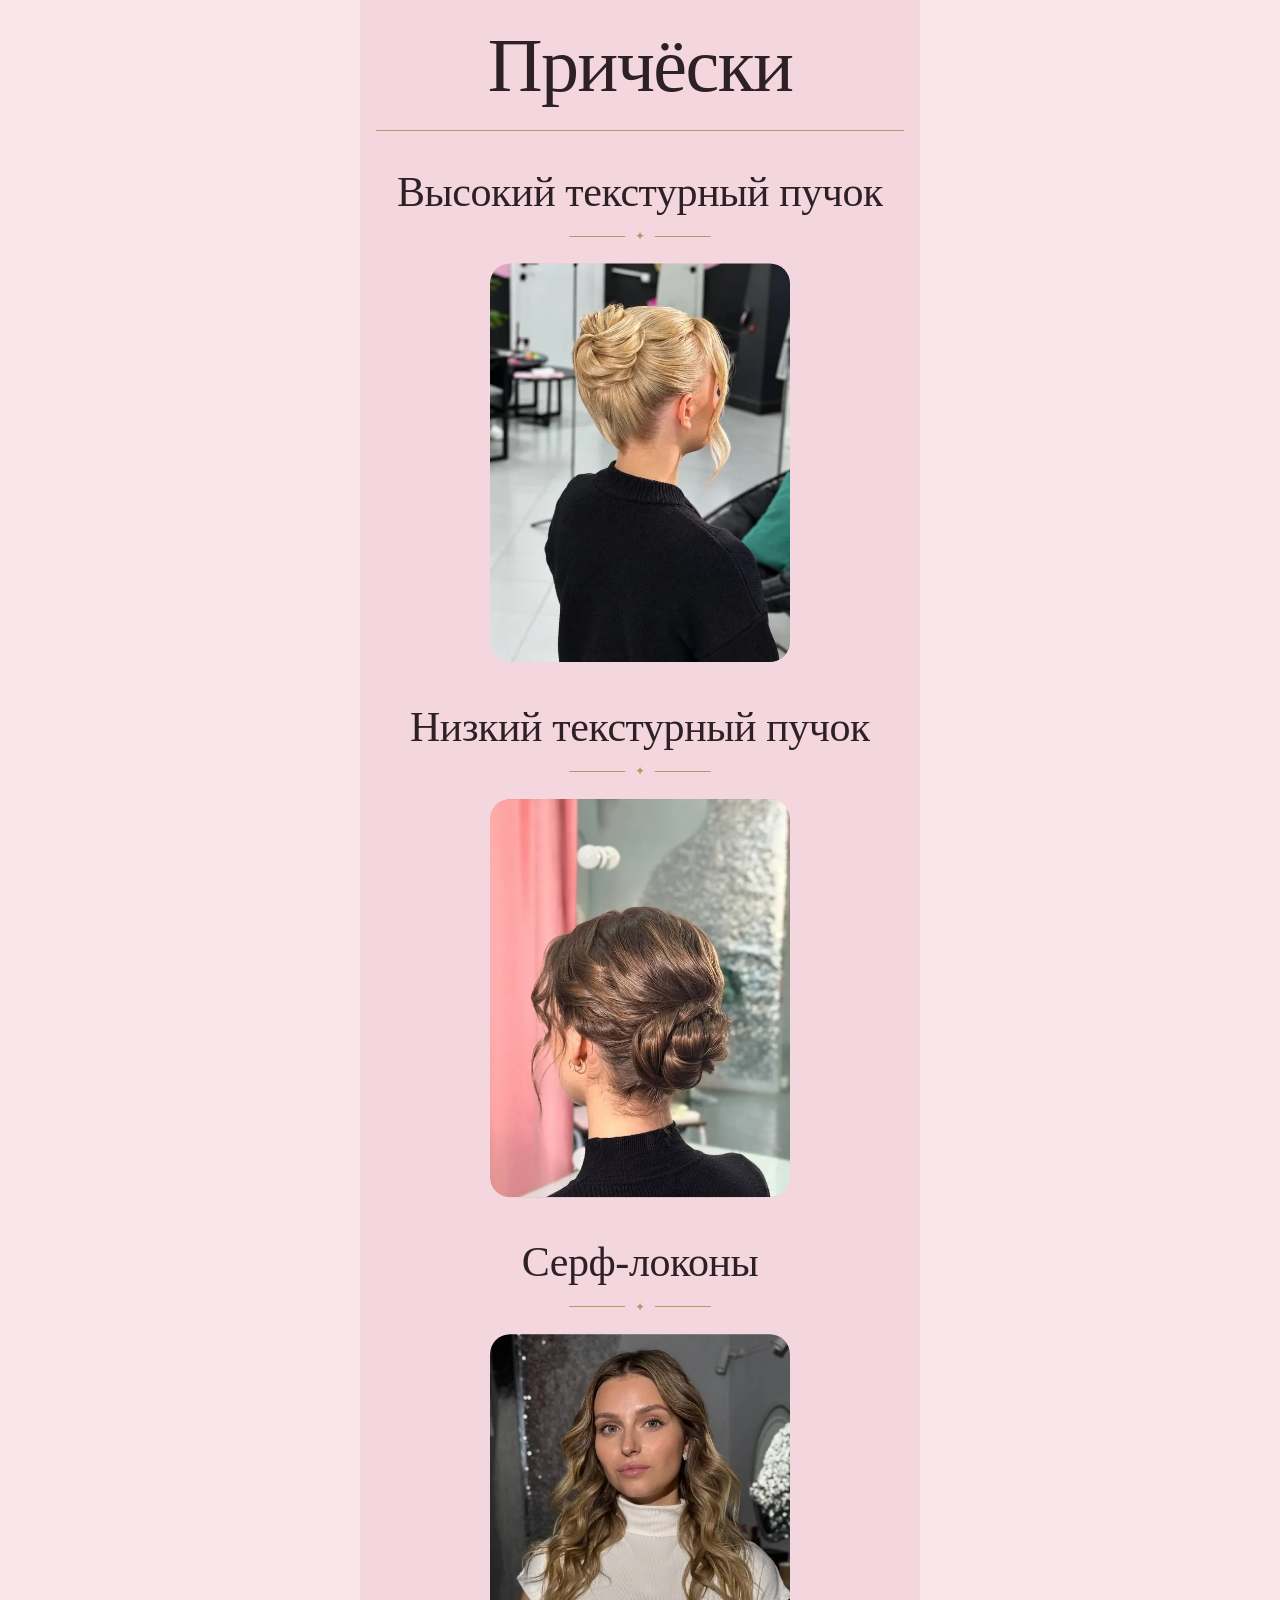
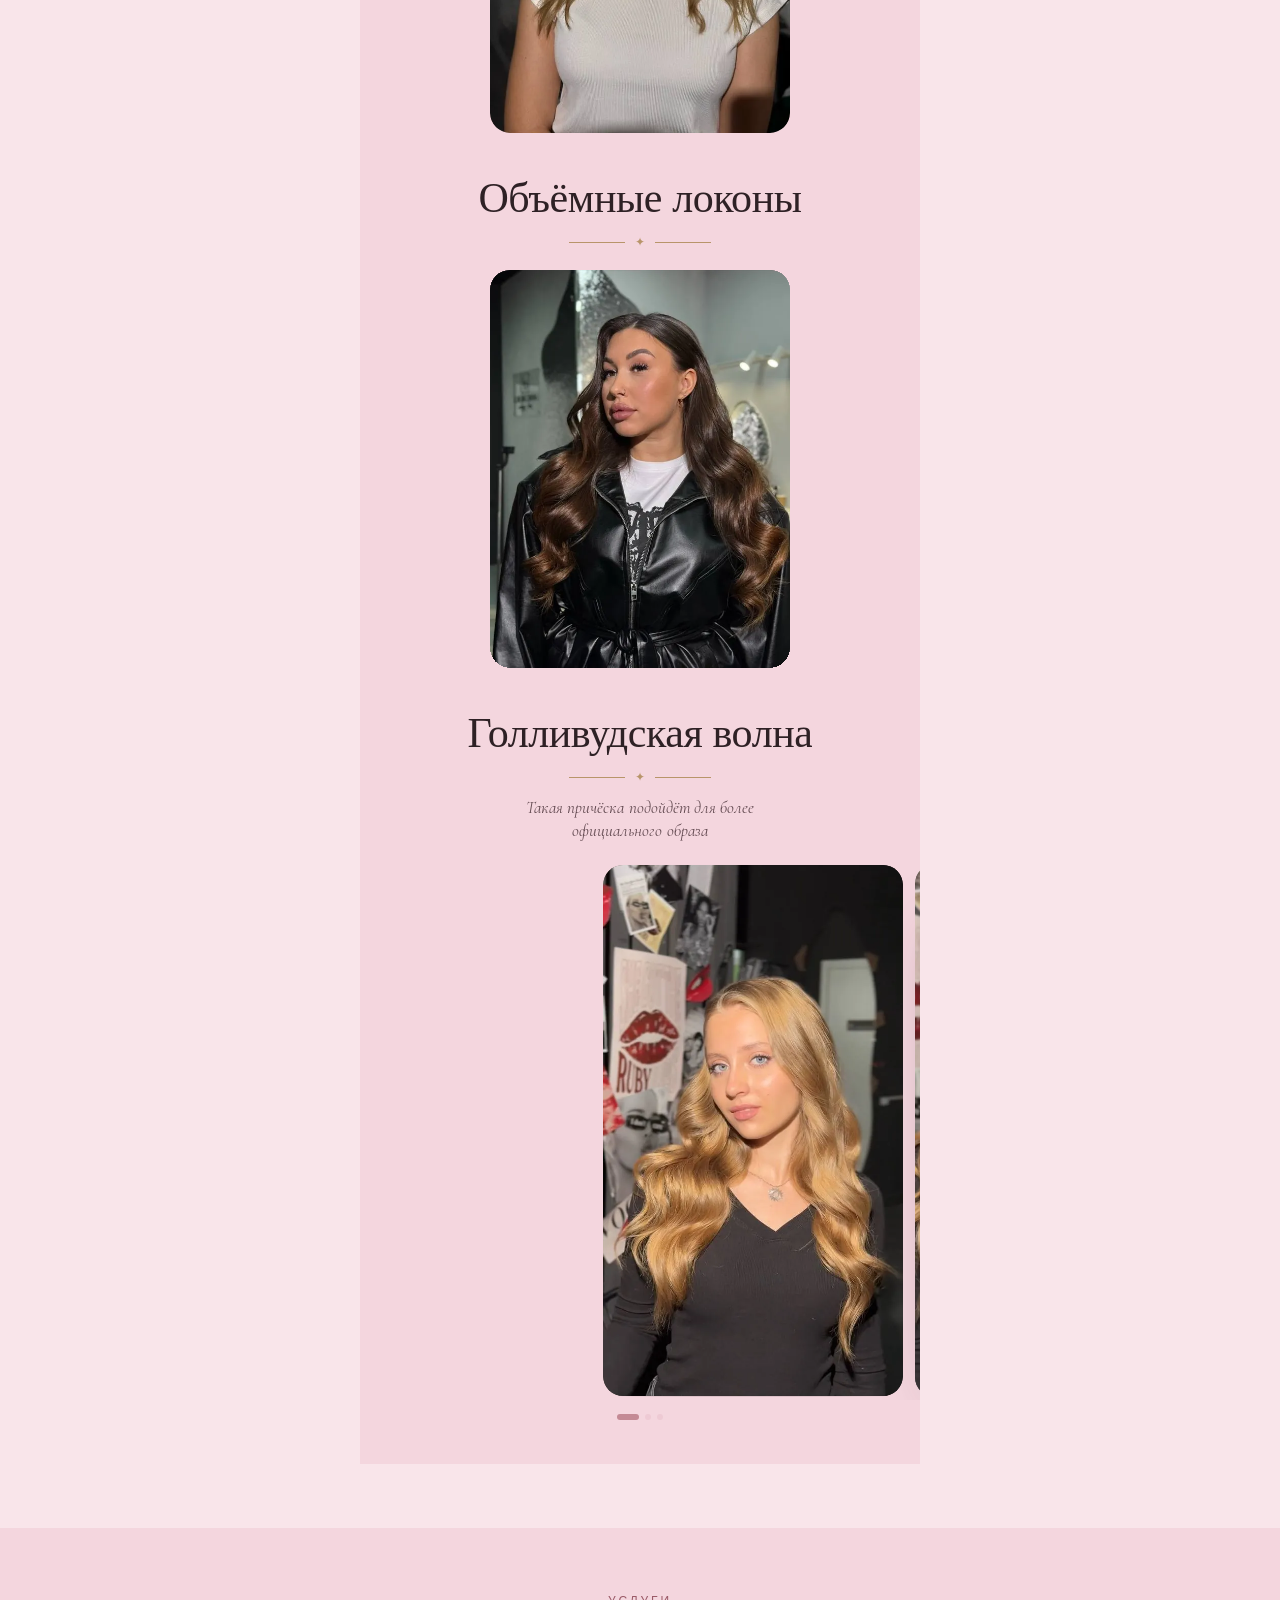
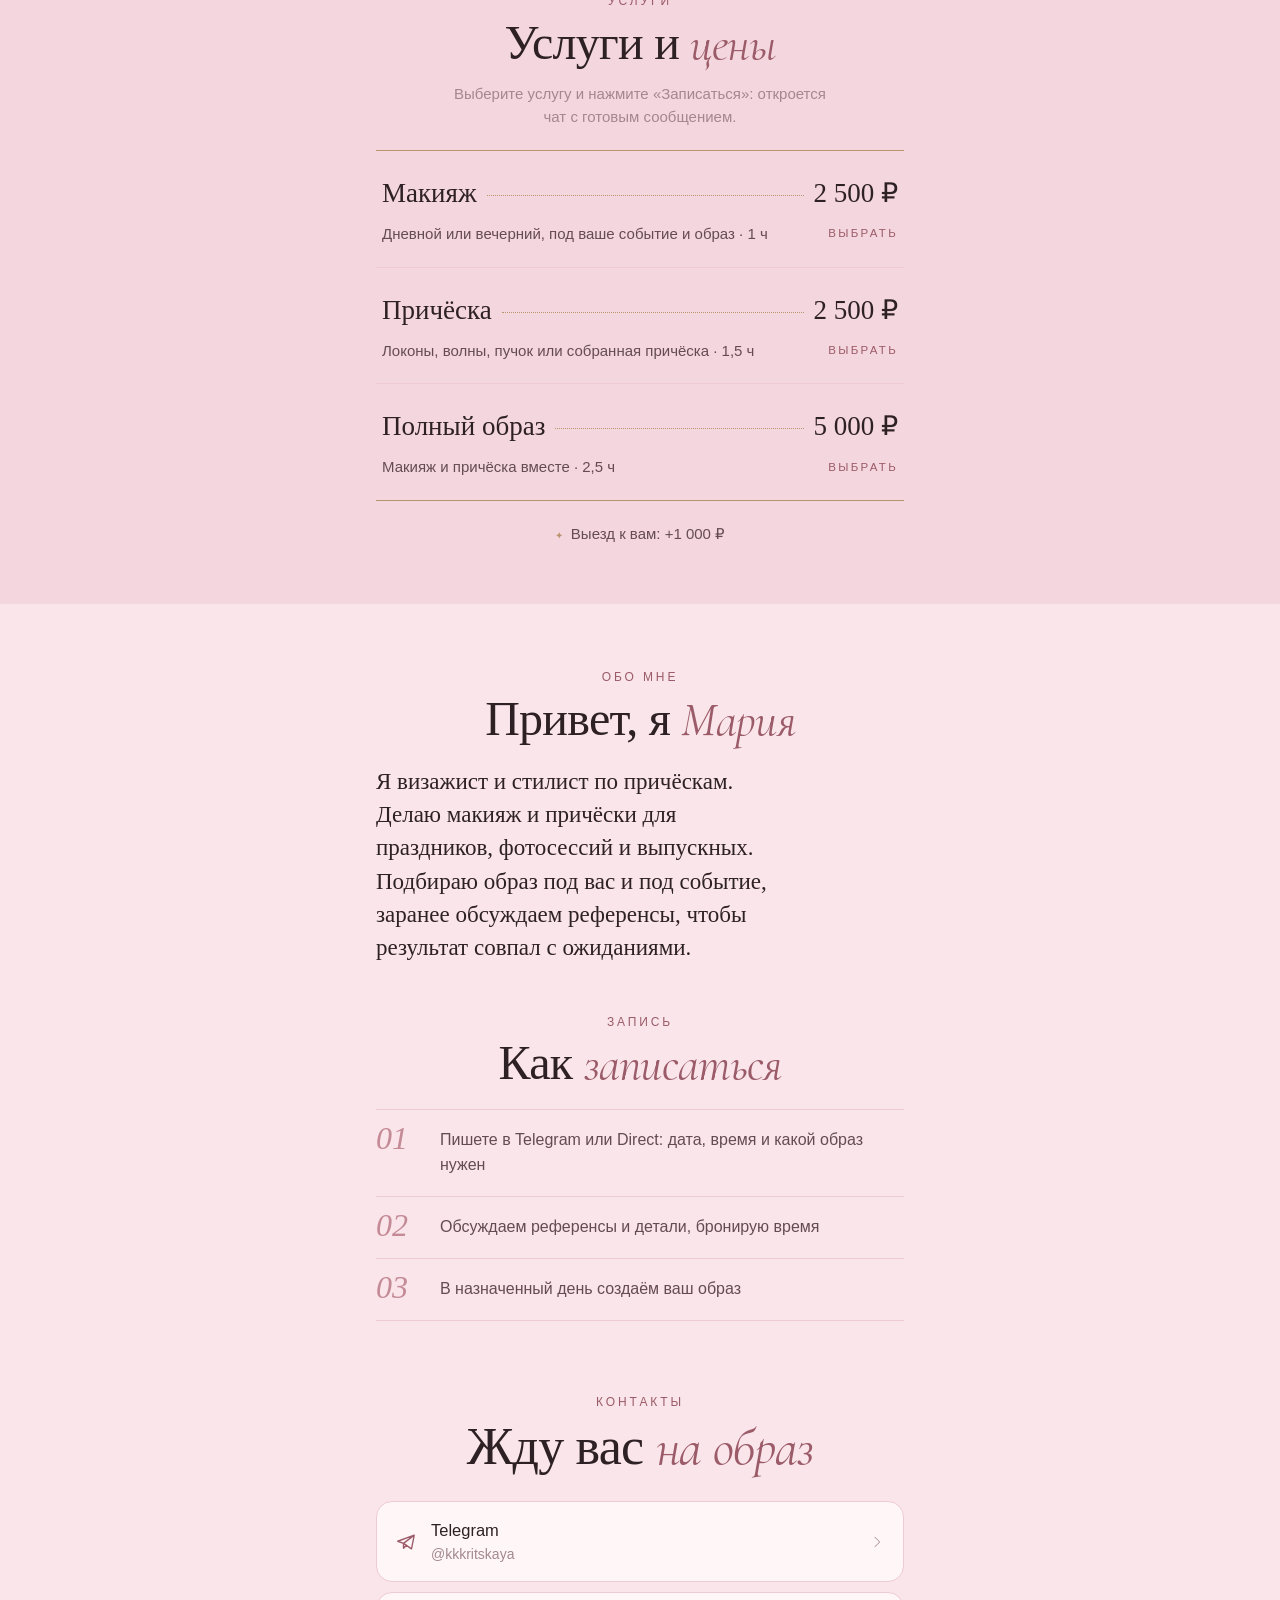
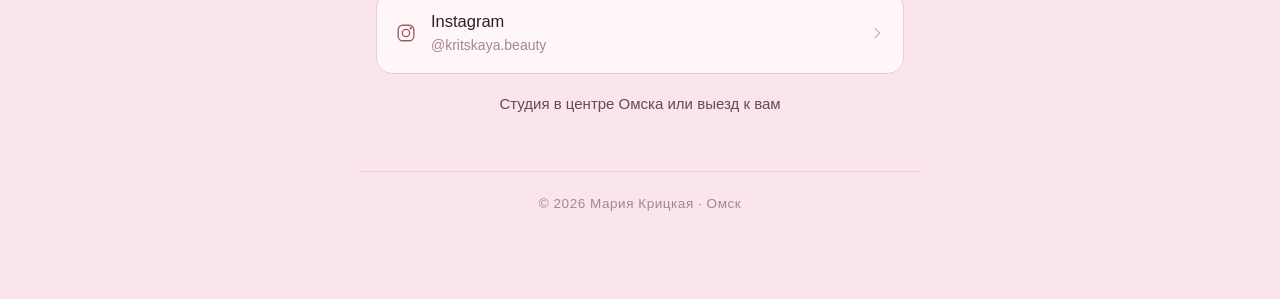
==== commit 8d07a6eb: "Названия кадров снова меняются, но страница не прыгает Все названия блока лежат в одной ячейке, мест" ====
--- a/index.html
+++ b/index.html
@@ -12,7 +12,7 @@
   <meta property="og:description" content="Портфолио, цены и запись в пару касаний">
   <meta property="og:image" content="https://egorkiczkij.github.io/kritskaya-beauty/photos/cover.jpg">
   <link rel="stylesheet" href="fonts/fonts.css">
-  <meta name="build" content="1792609079">
+  <meta name="build" content="1792609159">
   <script>
     // Браузер Telegram держит старую копию сайта до 10 минут. Проверяем номер свежей версии и обновляемся.
     (function () {
@@ -28,7 +28,7 @@
     })();
   </script>
   <link rel="preload" as="image" href="photos/s/avatar.webp" fetchpriority="high">
-  <link rel="stylesheet" href="styles.css?v=1792609079">
+  <link rel="stylesheet" href="styles.css?v=1792609159">
 </head>
 <body>
   <nav class="topnav" id="topnav" aria-label="Разделы">
@@ -143,8 +143,8 @@
     </div>
   </div>
 
-  <script src="photos/s/thumbs.js?v=1792609079" defer></script>
-  <script src="config.js?v=1792609079" defer></script>
-  <script src="app.js?v=1792609079" defer></script>
+  <script src="photos/s/thumbs.js?v=1792609159" defer></script>
+  <script src="config.js?v=1792609159" defer></script>
+  <script src="app.js?v=1792609159" defer></script>
 </body>
 </html>
--- a/styles.css
+++ b/styles.css
@@ -254,6 +254,10 @@
   margin: 0; font-family: var(--serif); font-weight: 300;
   font-size: clamp(32px, 9vw, 42px); line-height: 1.02; letter-spacing: -.01em; text-wrap: balance;
 }
+/* Все названия блока в одной ячейке: видно одно, высота по самому длинному */
+.look-head h3 { display: grid; }
+.look-head h3 .cap { grid-area: 1 / 1; align-self: center; opacity: 0; transition: opacity .45s ease; pointer-events: none; }
+.look-head h3 .cap.on { opacity: 1; }
 .look-head .ln { display: inline-block; overflow: hidden; vertical-align: top; padding-bottom: .08em; }
 .look-head .ln > span { display: inline-block; transition: transform 1.1s var(--ease); transition-delay: calc(var(--k) * 90ms + 100ms); }
 .look-rule { display: flex; align-items: center; gap: 10px; color: var(--gold); }
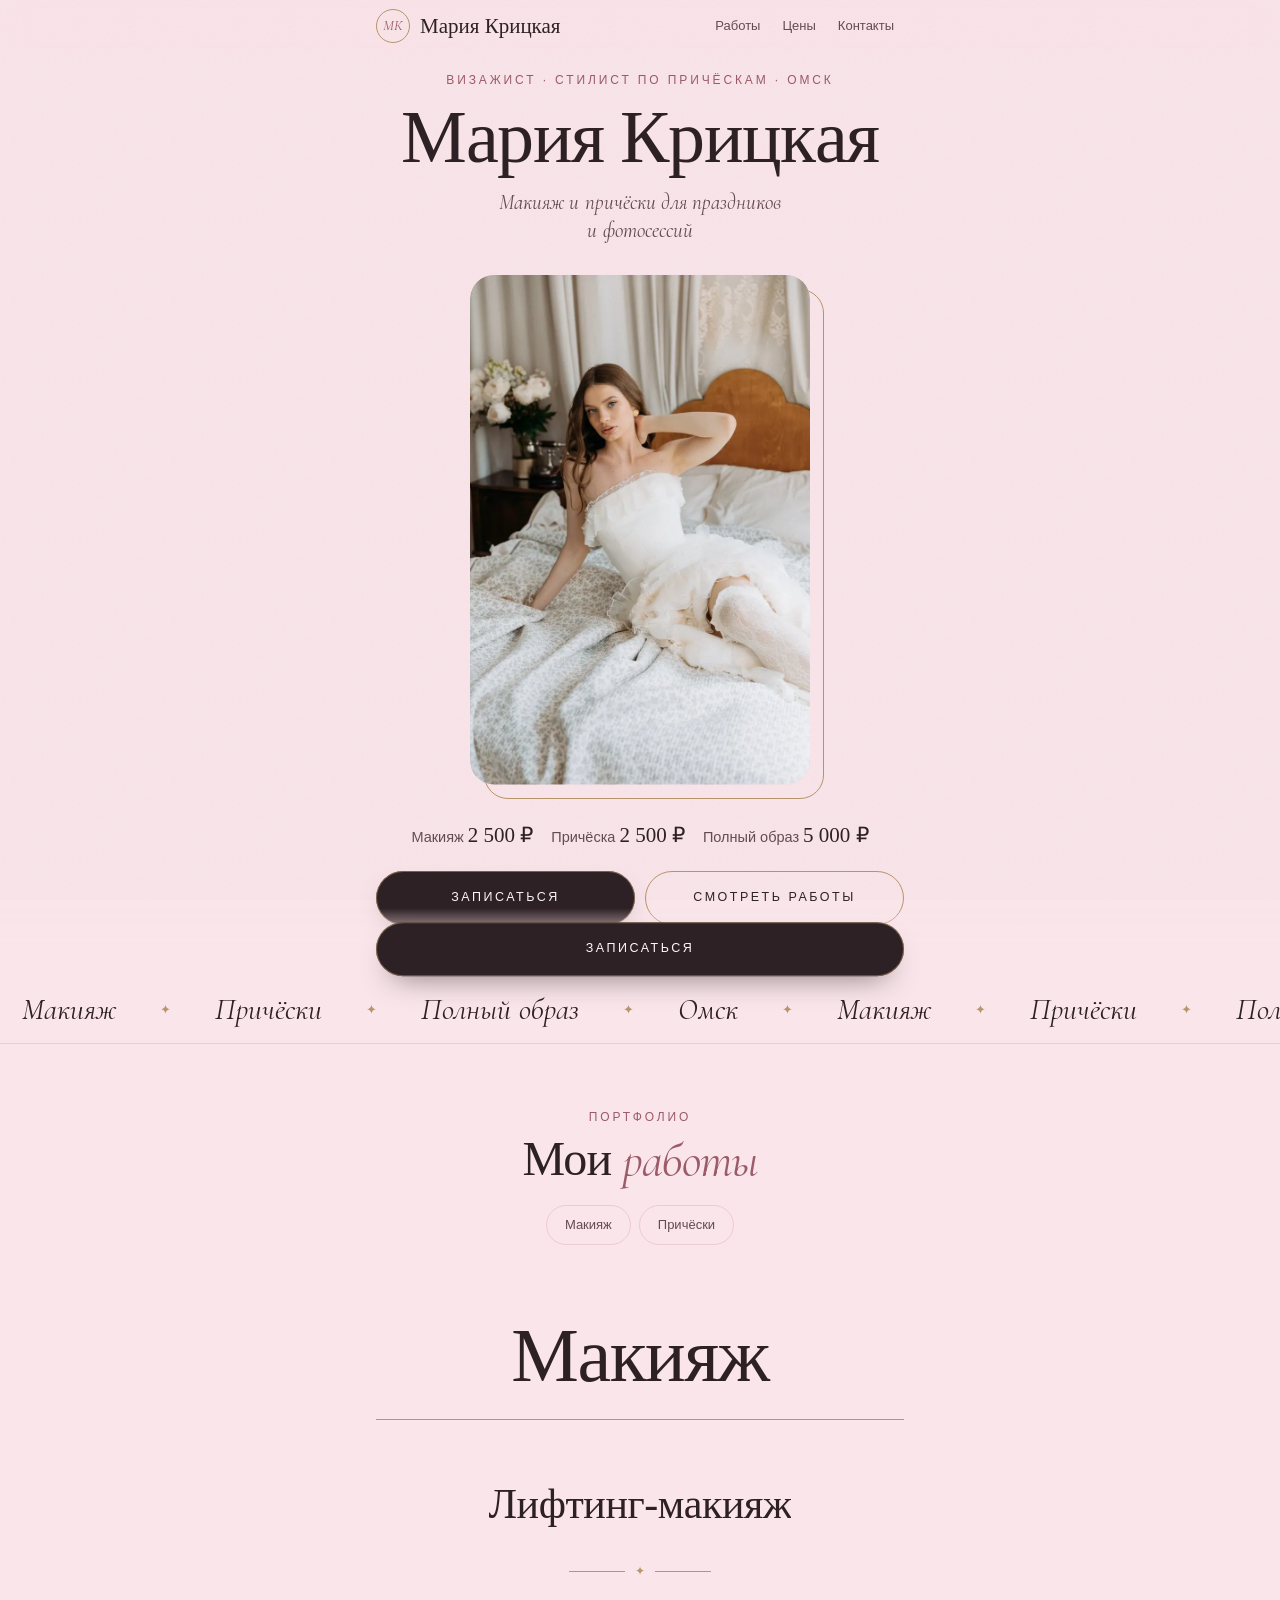
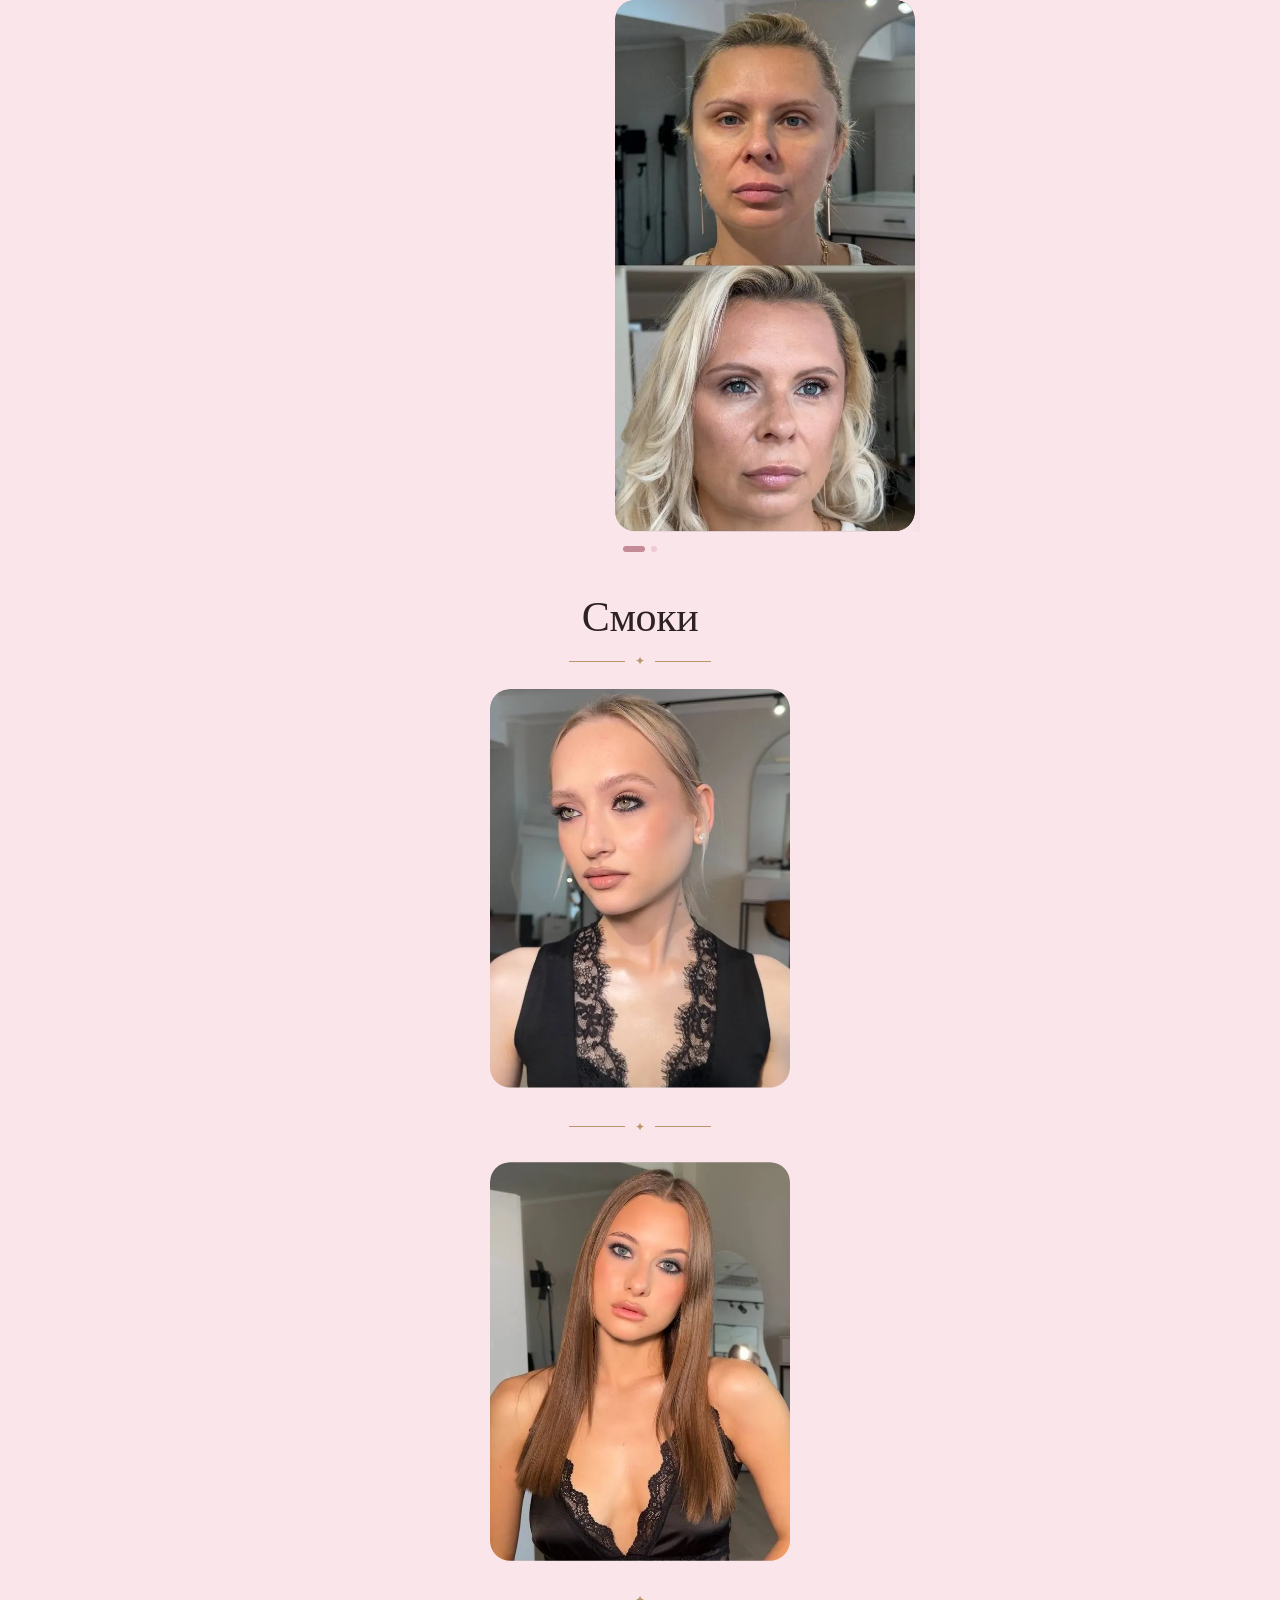
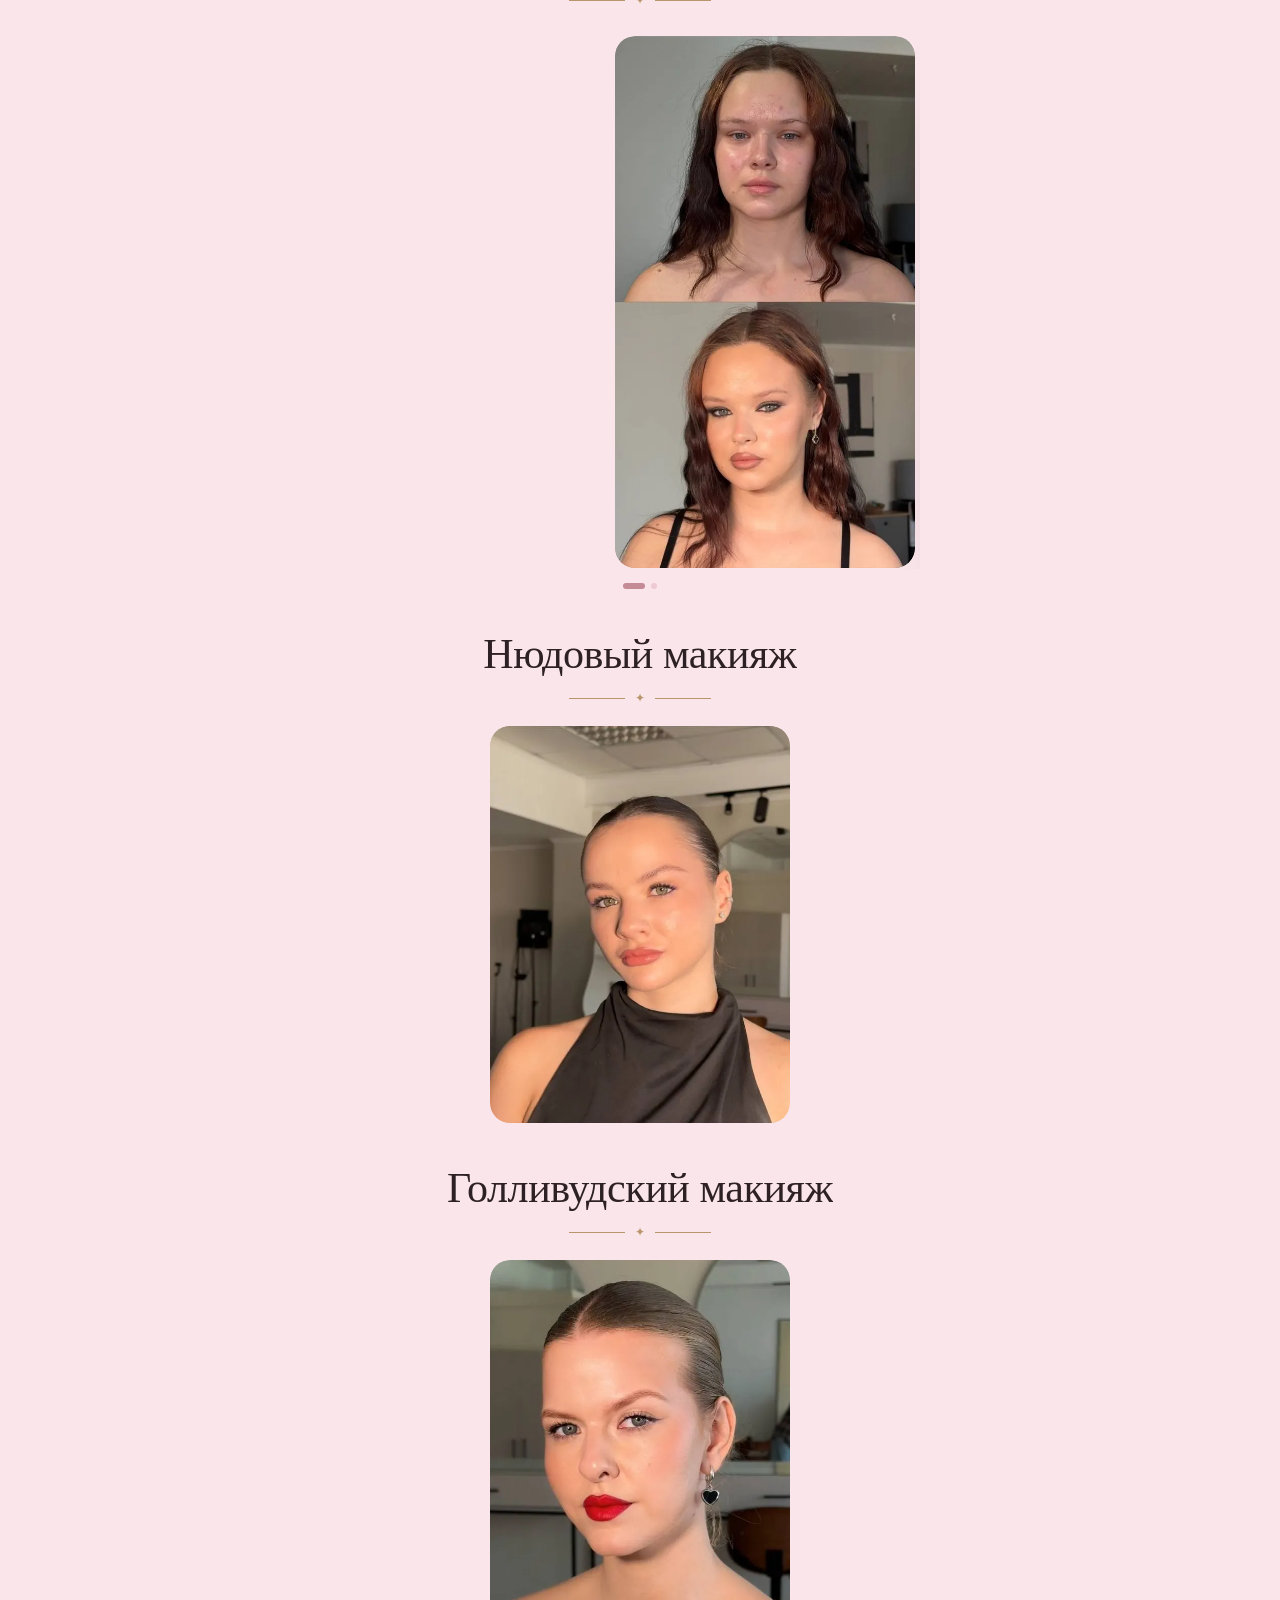
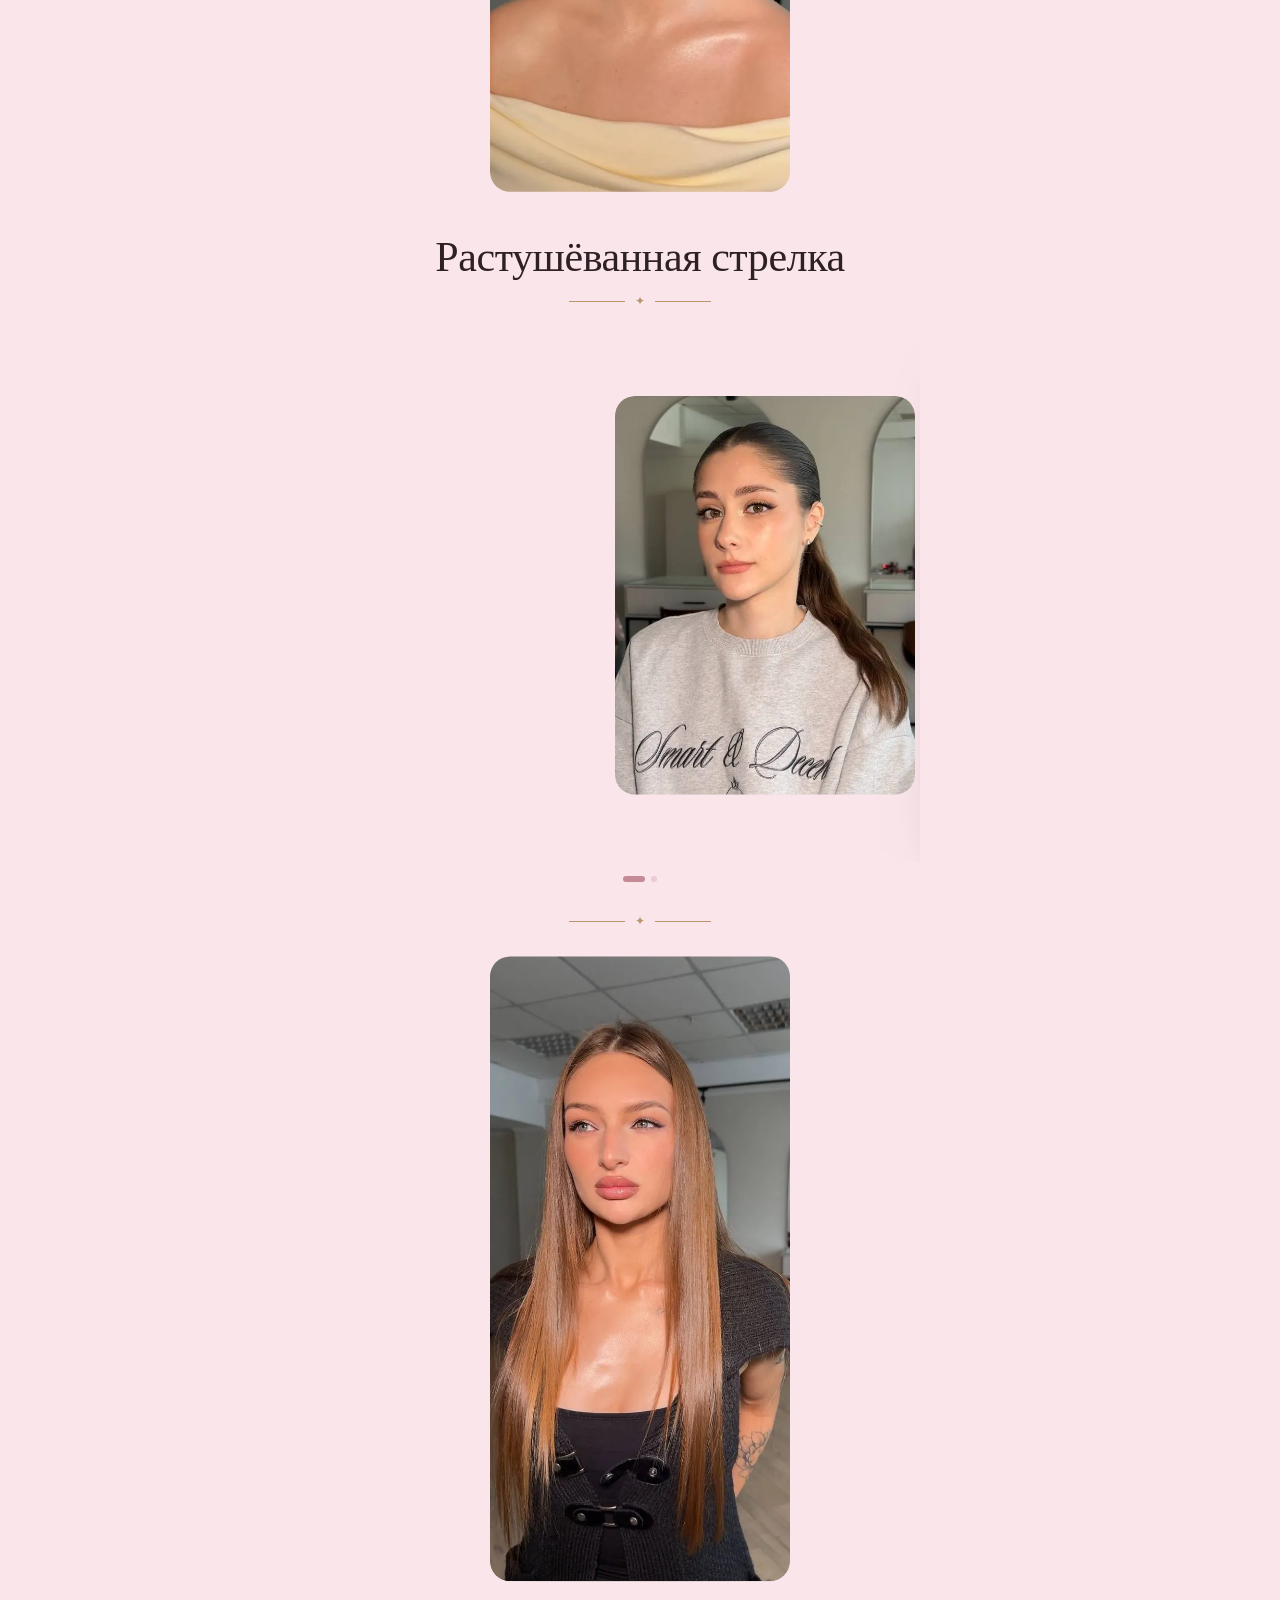
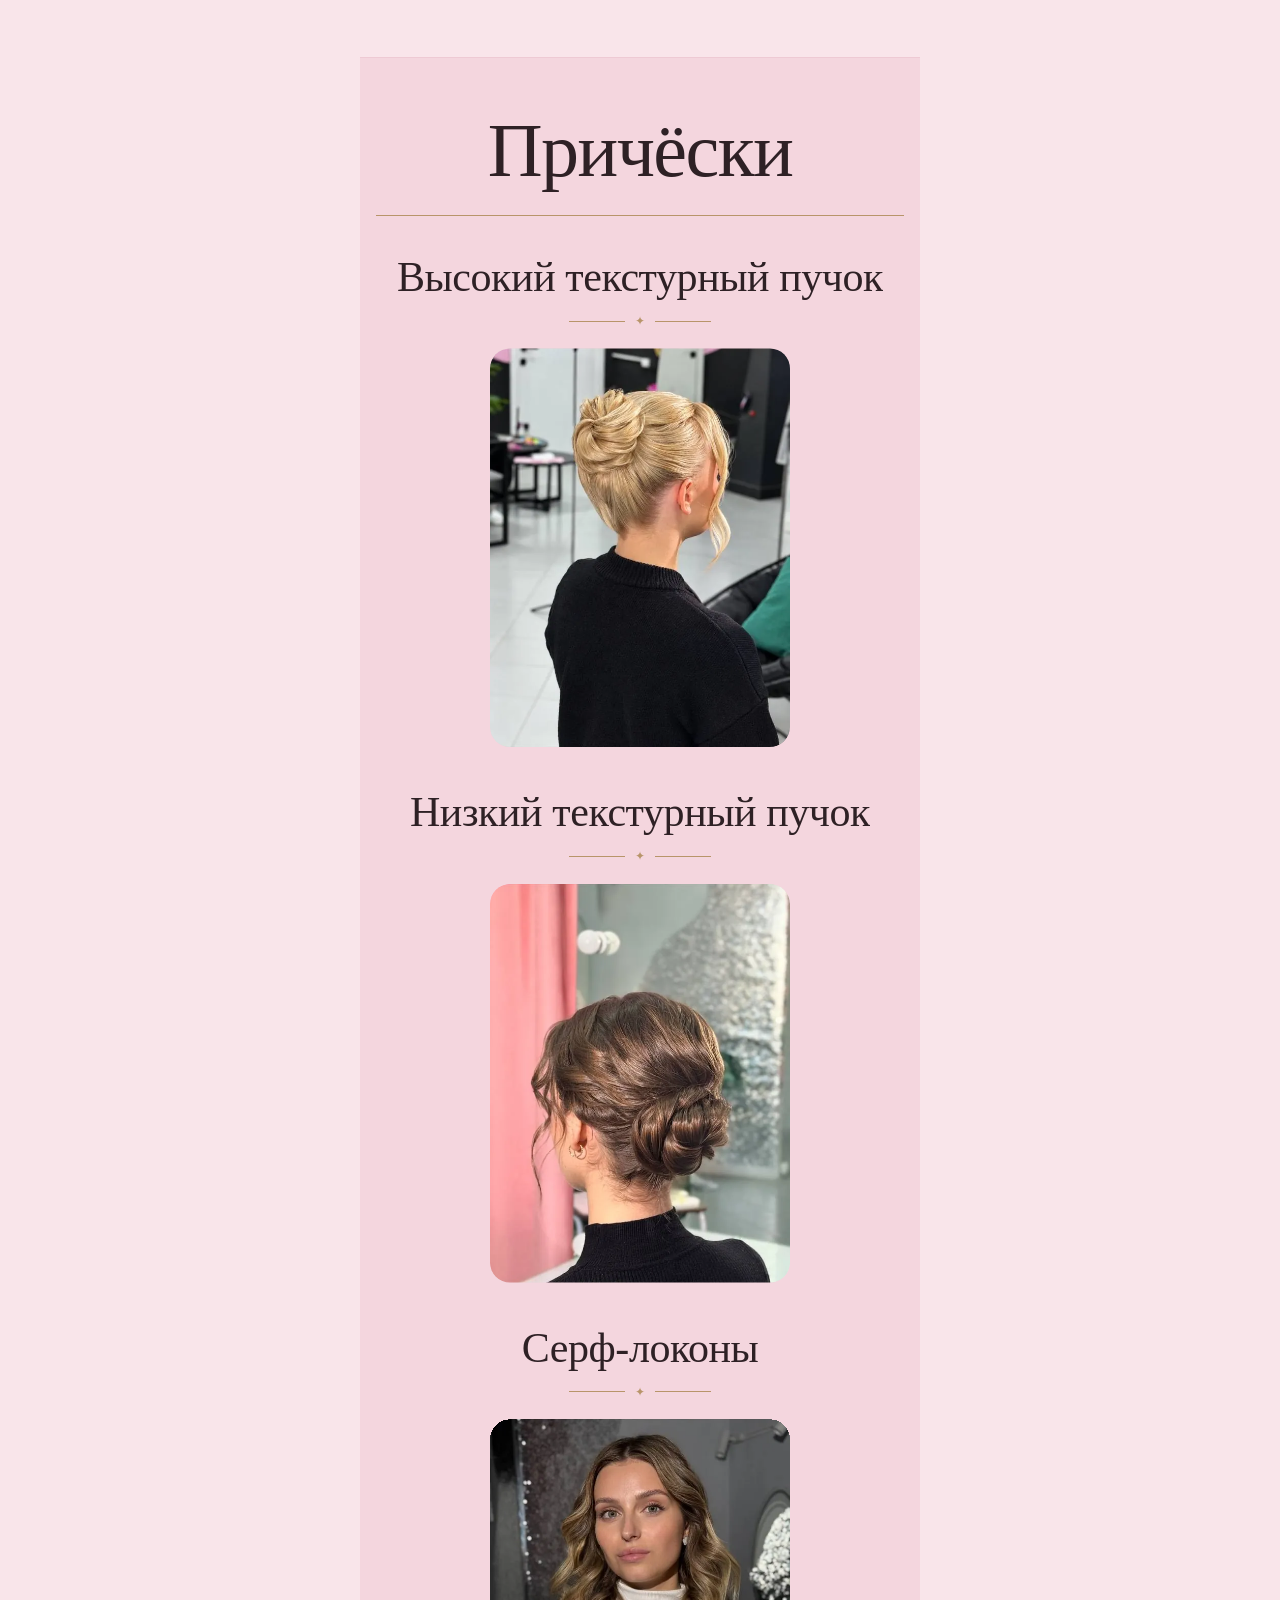
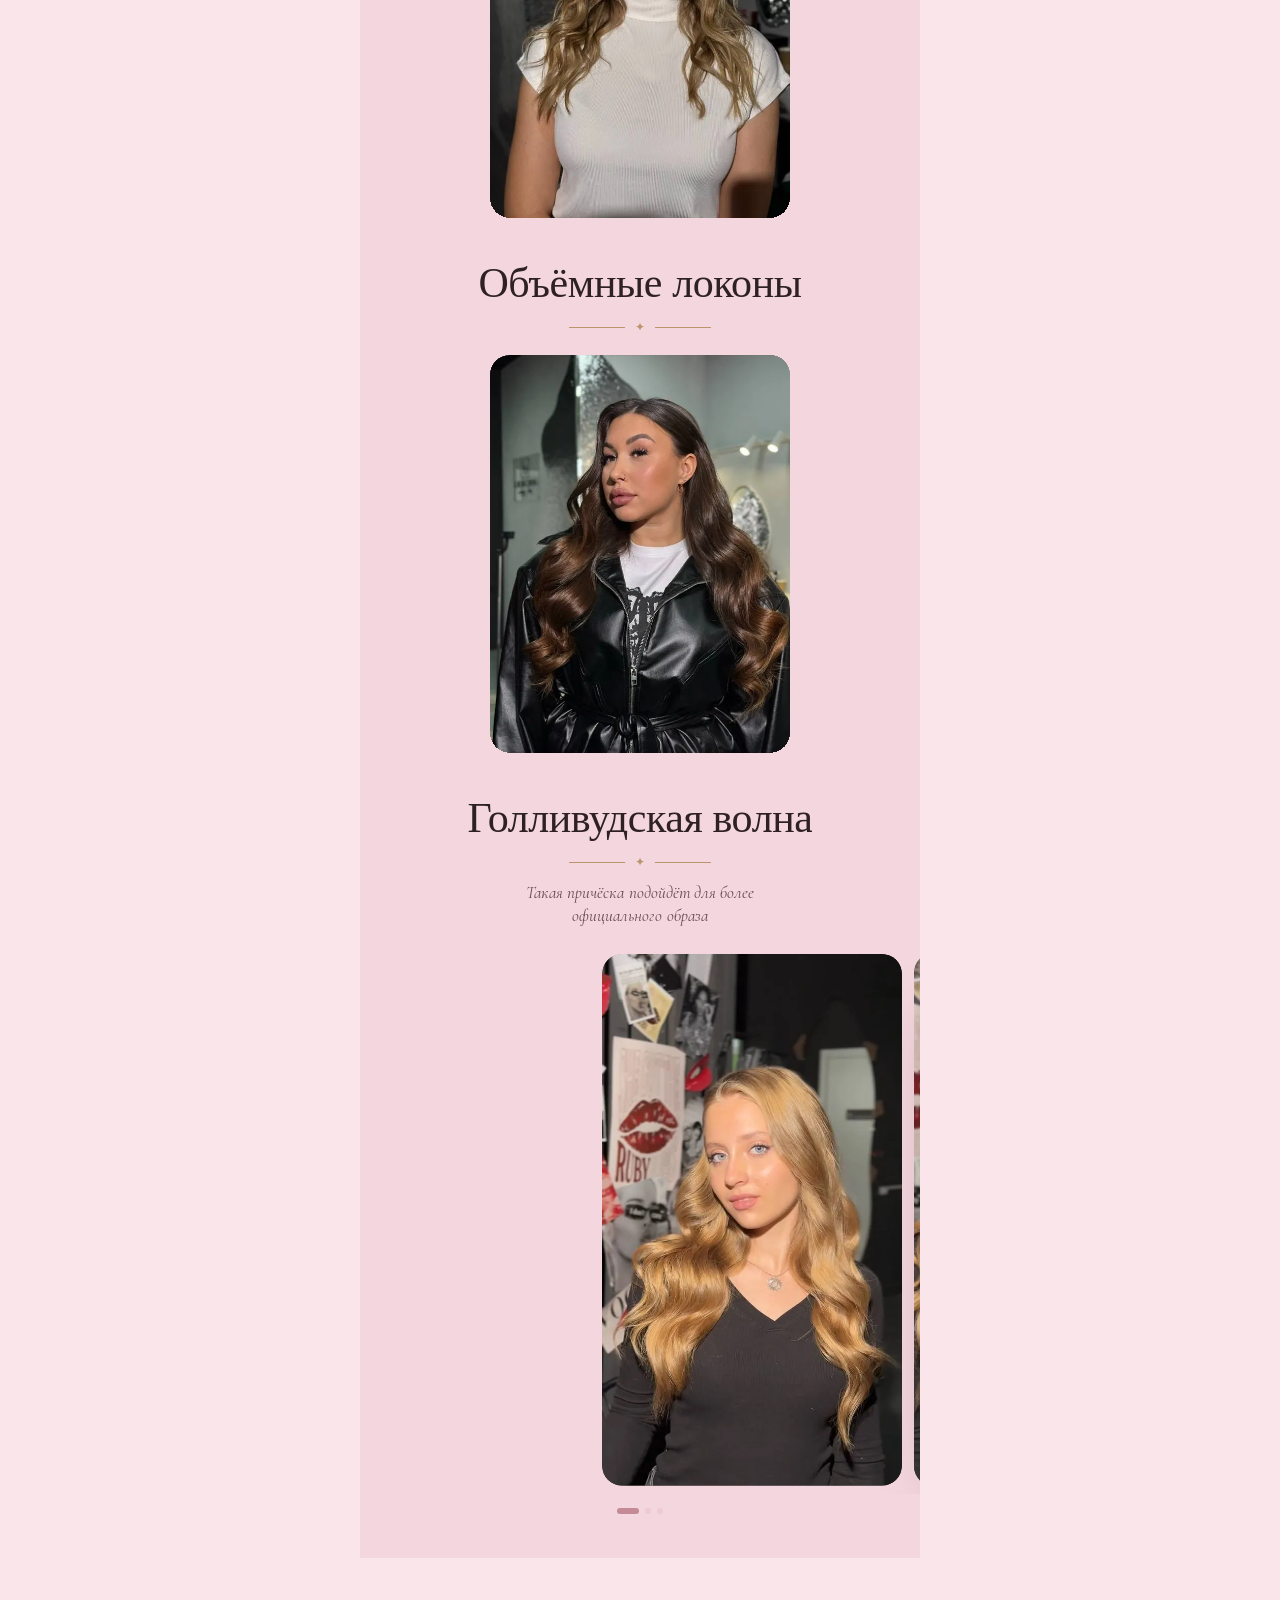
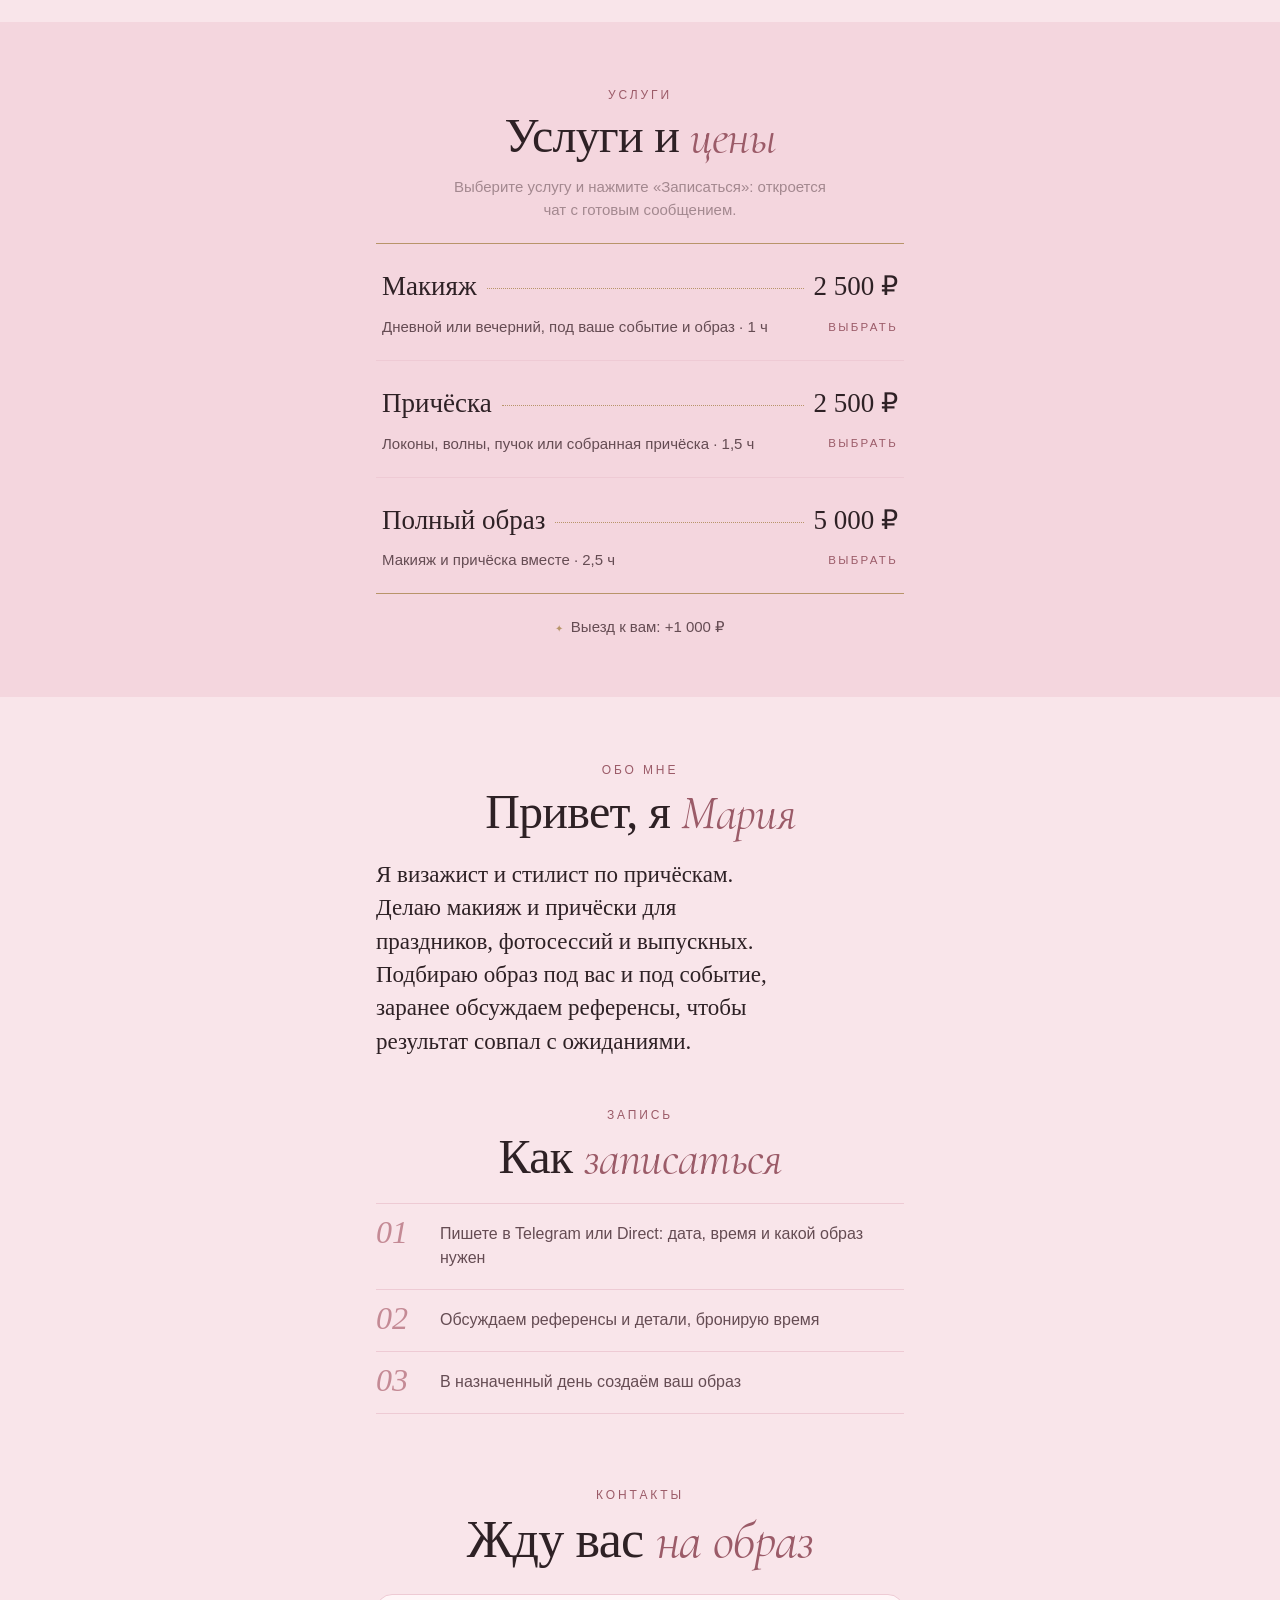
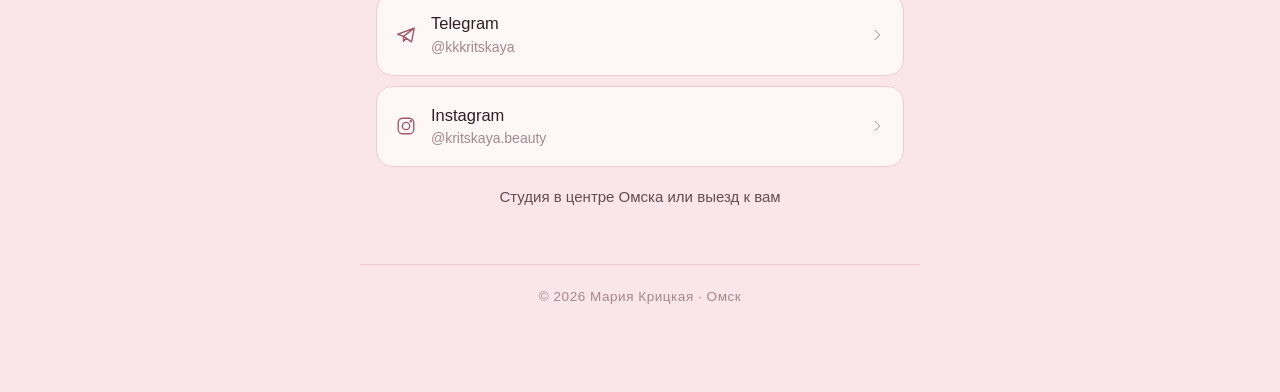
==== commit d7455552: "Кадр подбирается по свободному месту и не уходит под кнопку Высота кадра каждого блока считается от " ====
--- a/index.html
+++ b/index.html
@@ -12,7 +12,7 @@
   <meta property="og:description" content="Портфолио, цены и запись в пару касаний">
   <meta property="og:image" content="https://egorkiczkij.github.io/kritskaya-beauty/photos/cover.jpg">
   <link rel="stylesheet" href="fonts/fonts.css">
-  <meta name="build" content="1792609159">
+  <meta name="build" content="1792609382">
   <script>
     // Браузер Telegram держит старую копию сайта до 10 минут. Проверяем номер свежей версии и обновляемся.
     (function () {
@@ -28,7 +28,7 @@
     })();
   </script>
   <link rel="preload" as="image" href="photos/s/avatar.webp" fetchpriority="high">
-  <link rel="stylesheet" href="styles.css?v=1792609159">
+  <link rel="stylesheet" href="styles.css?v=1792609382">
 </head>
 <body>
   <nav class="topnav" id="topnav" aria-label="Разделы">
@@ -143,8 +143,8 @@
     </div>
   </div>
 
-  <script src="photos/s/thumbs.js?v=1792609159" defer></script>
-  <script src="config.js?v=1792609159" defer></script>
-  <script src="app.js?v=1792609159" defer></script>
+  <script src="photos/s/thumbs.js?v=1792609382" defer></script>
+  <script src="config.js?v=1792609382" defer></script>
+  <script src="app.js?v=1792609382" defer></script>
 </body>
 </html>
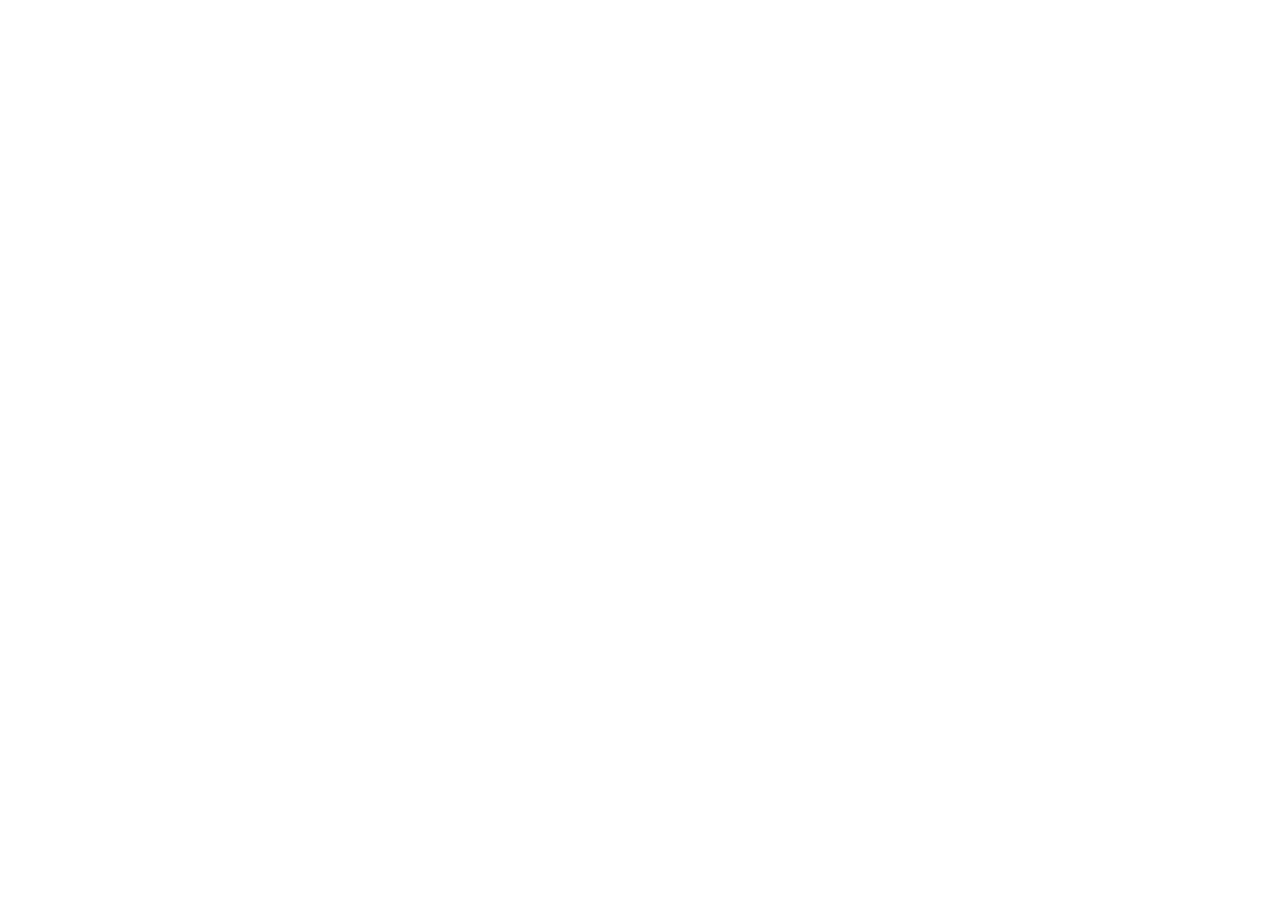
==== commit c33c1c3d: "Старый адрес ведёт на kritskayabeauty.github.io Сайт переехал. Главная и любая старая ссылка открыва" ====
--- a/index.html
+++ b/index.html
@@ -2,149 +2,24 @@
 <html lang="ru">
 <head>
   <meta charset="utf-8">
-  <meta name="viewport" content="width=device-width, initial-scale=1, viewport-fit=cover">
-  <meta name="theme-color" content="#F9E5EA">
-  <title>Мария Крицкая · визаж и причёски</title>
-  <meta name="description" content="Макияж и причёски в Омске: портфолио, цены и запись в Telegram">
-  <!-- Превью ссылки в Instagram и мессенджерах. Если адрес сайта поменяется, поменяйте и ссылку в og:image. -->
-  <meta property="og:type" content="website">
-  <meta property="og:title" content="Мария Крицкая · визаж и причёски, Омск">
-  <meta property="og:description" content="Портфолио, цены и запись в пару касаний">
-  <meta property="og:image" content="https://egorkiczkij.github.io/kritskaya-beauty/photos/cover.jpg">
-  <link rel="stylesheet" href="fonts/fonts.css">
-  <meta name="build" content="1792609382">
+  <meta name="viewport" content="width=device-width, initial-scale=1">
+  <title>Мария Крицкая · сайт переехал</title>
+  <link rel="canonical" href="https://kritskayabeauty.github.io/">
+  <meta http-equiv="refresh" content="0; url=https://kritskayabeauty.github.io/">
   <script>
-    // Браузер Telegram держит старую копию сайта до 10 минут. Проверяем номер свежей версии и обновляемся.
+    // Старый адрес: переходим на ту же страницу на новом сайте
     (function () {
-      try {
-        var cur = document.querySelector('meta[name="build"]').content;
-        fetch("version.txt?t=" + Date.now(), { cache: "no-store" }).then(function (r) { return r.ok ? r.text() : ""; }).then(function (v) {
-          v = (v || "").trim();
-          if (!v || v === cur || sessionStorage.getItem("kb-reloaded") === v) return;
-          sessionStorage.setItem("kb-reloaded", v);
-          location.replace(location.pathname + "?v=" + v + location.hash);
-        }).catch(function () {});
-      } catch (e) {}
+      var path = location.pathname.replace(/^\/kritskaya-beauty/, "") || "/";
+      location.replace("https://kritskayabeauty.github.io" + path + location.search + location.hash);
     })();
   </script>
-  <link rel="preload" as="image" href="photos/s/avatar.webp" fetchpriority="high">
-  <link rel="stylesheet" href="styles.css?v=1792609382">
+  <style>
+    body { margin: 0; min-height: 100vh; display: grid; place-items: center; background: #F9E5EA; color: #2E2125;
+      font-family: Georgia, serif; text-align: center; padding: 16px; }
+    a { color: #9B5B68; }
+  </style>
 </head>
 <body>
-  <nav class="topnav" id="topnav" aria-label="Разделы">
-    <div class="topnav-in">
-      <a class="topnav-name" href="#top" id="topnav-name"></a>
-      <div class="topnav-links">
-        <a href="#portfolio">Работы</a>
-        <a href="#prices">Цены</a>
-        <a href="#contact">Контакты</a>
-      </div>
-    </div>
-  </nav>
-
-  <header class="hero" id="top">
-    <div class="wrap hero-in">
-      <p class="eyebrow hero-eyebrow" id="role"></p>
-      <h1 class="hero-name" id="name"></h1>
-      <p class="hero-tagline" id="tagline"></p>
-      <figure class="hero-photo" id="hero-photo">
-        <div class="avatar" id="avatar"></div>
-      </figure>
-      <div class="hero-prices" id="hero-prices"></div>
-      <div class="hero-actions">
-        <button class="btn btn-dark" id="hero-book" type="button">Записаться</button>
-        <a class="btn btn-ghost" href="#portfolio">Смотреть работы</a>
-      </div>
-      <ul class="stats" id="stats"></ul>
-    </div>
-  </header>
-
-  <div class="marquee" aria-hidden="true"><div class="marquee-track" id="marquee"></div></div>
-
-  <main id="app">
-    <section class="sec" id="portfolio">
-      <div class="wrap">
-        <div class="sec-head" data-reveal>
-          <p class="eyebrow">Портфолио</p>
-          <h2>Мои <em>работы</em></h2>
-        </div>
-        <div class="chips" id="filters" role="tablist" data-reveal></div>
-        <div class="gallery" id="gallery"></div>
-      </div>
-    </section>
-
-    <section class="sec sec-soft" id="prices">
-      <div class="wrap">
-        <div class="sec-head" data-reveal>
-          <p class="eyebrow">Услуги</p>
-          <h2>Услуги и <em>цены</em></h2>
-        </div>
-        <p class="hint" data-reveal>Выберите услугу и нажмите «Записаться»: откроется чат с готовым сообщением.</p>
-        <div id="services" data-reveal></div>
-        <ul class="notes" id="notes"></ul>
-      </div>
-    </section>
-
-    <section class="sec" id="info">
-      <div class="wrap">
-        <div class="sec-head" data-reveal>
-          <p class="eyebrow">Обо мне</p>
-          <h2>Привет, я <em>Мария</em></h2>
-        </div>
-        <p class="about" id="about" data-reveal></p>
-        <div class="sec-head sec-head-sub" data-reveal>
-          <p class="eyebrow">Запись</p>
-          <h2>Как <em>записаться</em></h2>
-        </div>
-        <ol class="steps" id="steps" data-reveal></ol>
-      </div>
-    </section>
-
-    <section class="sec sec-final" id="contact">
-      <div class="wrap">
-        <div class="final" data-reveal>
-          <p class="eyebrow">Контакты</p>
-          <h2>Жду вас <em>на образ</em></h2>
-          <div class="contacts" id="contacts"></div>
-          <p class="address" id="address"></p>
-        </div>
-      </div>
-      <footer class="foot" id="foot"></footer>
-    </section>
-  </main>
-
-  <div class="cta-wrap" id="cta-wrap">
-    <button class="btn btn-dark cta" id="cta" type="button">Записаться</button>
-  </div>
-
-  <div class="lightbox" id="lightbox" hidden>
-    <button class="lb-close" id="lb-close" type="button" aria-label="Закрыть">
-      <svg viewBox="0 0 24 24" aria-hidden="true"><path d="M6 6l12 12M18 6L6 18"/></svg>
-    </button>
-    <div class="lb-stage" id="lb-stage"></div>
-    <div class="lb-bottom">
-      <p class="lb-title" id="lb-title"></p>
-      <p class="lb-counter" id="lb-counter"></p>
-      <button class="btn btn-light" id="lb-book" type="button">Хочу такой образ</button>
-    </div>
-  </div>
-
-  <div class="toast" id="toast" hidden></div>
-
-  <div class="sheet" id="sheet" hidden>
-    <div class="sheet-backdrop" data-close></div>
-    <div class="sheet-panel" role="dialog" aria-labelledby="sheet-title">
-      <div class="sheet-grip"></div>
-      <h3 class="sheet-title" id="sheet-title">Как удобнее записаться?</h3>
-      <p class="sheet-service" id="sheet-service"></p>
-      <div class="sheet-actions" id="sheet-actions"></div>
-      <p class="sheet-note">Текст заявки скопирован: вставьте его в чат, если он не появился сам.</p>
-      <button class="sheet-cancel" type="button" data-close>Отмена</button>
-    </div>
-  </div>
-
-  <script src="photos/s/thumbs.js?v=1792609382" defer></script>
-  <script src="config.js?v=1792609382" defer></script>
-  <script src="app.js?v=1792609382" defer></script>
+  <p>Сайт переехал: <a href="https://kritskayabeauty.github.io/">kritskayabeauty.github.io</a></p>
 </body>
 </html>
